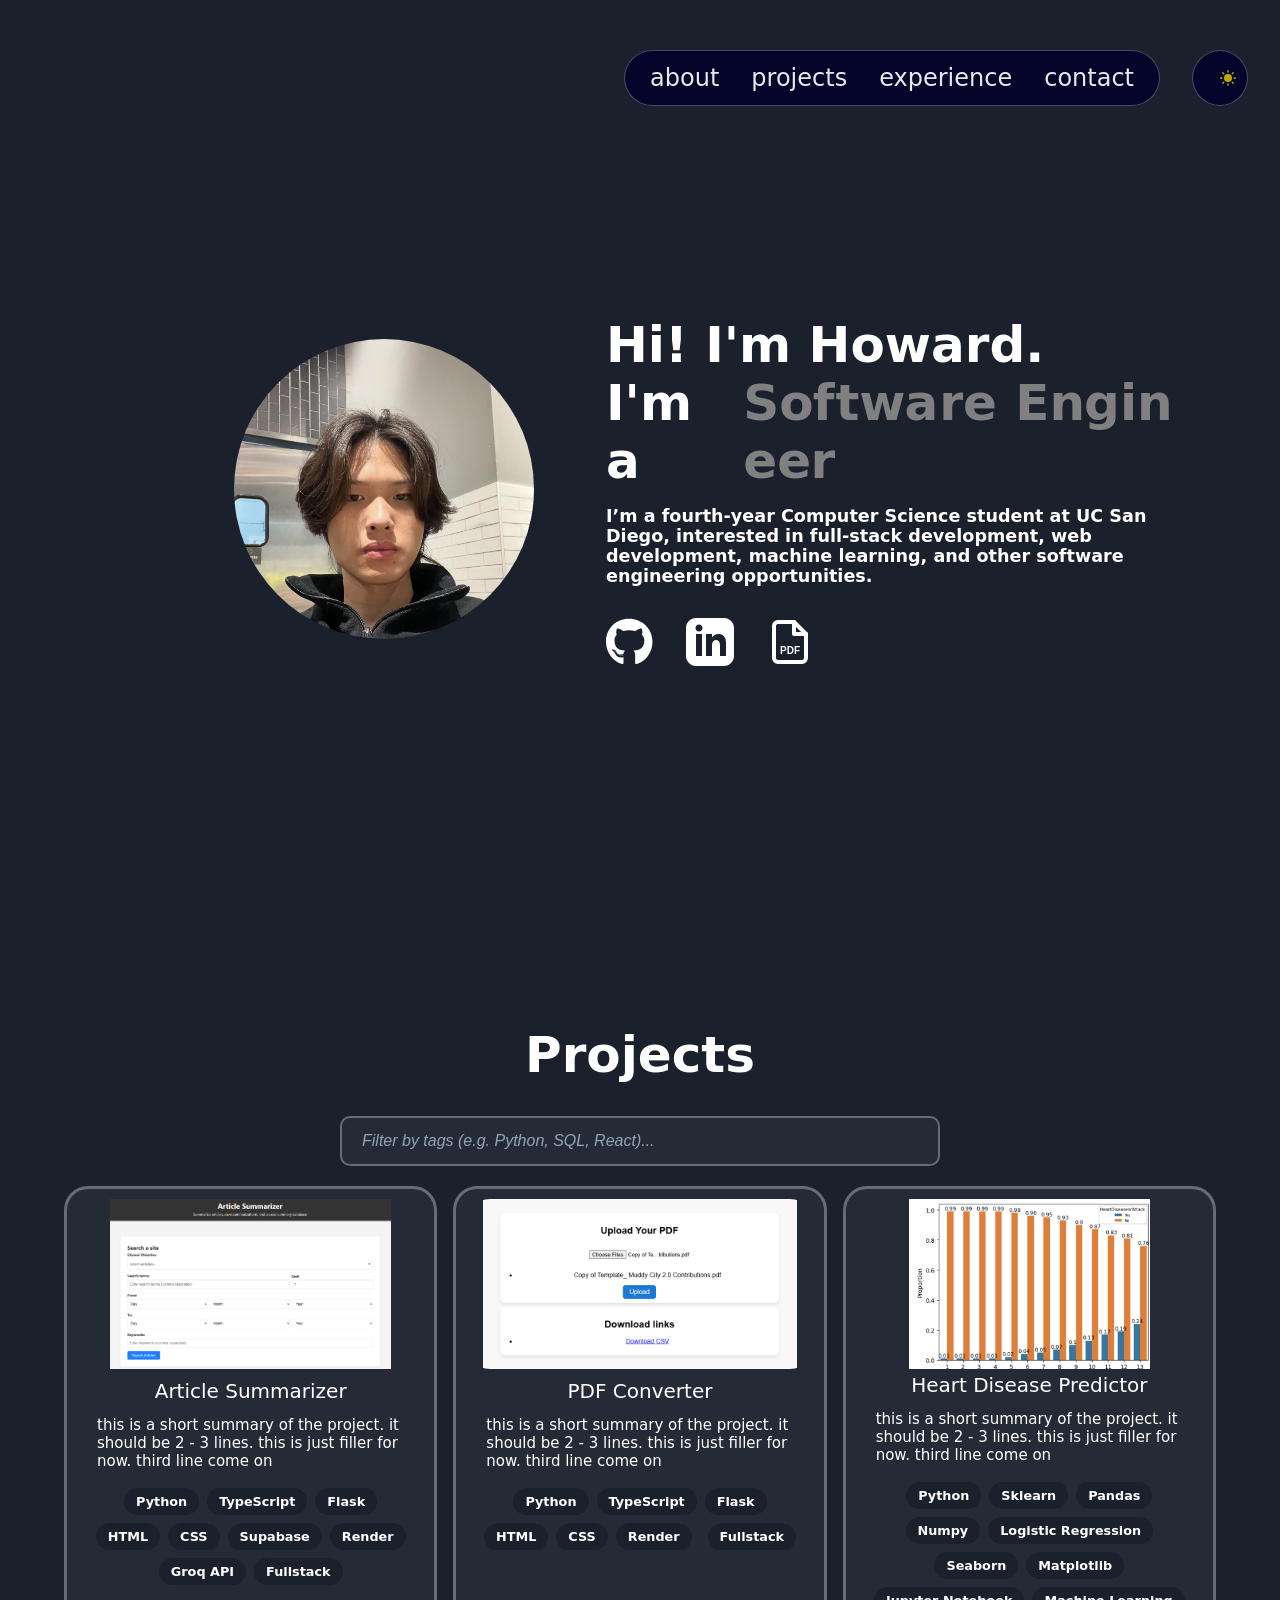
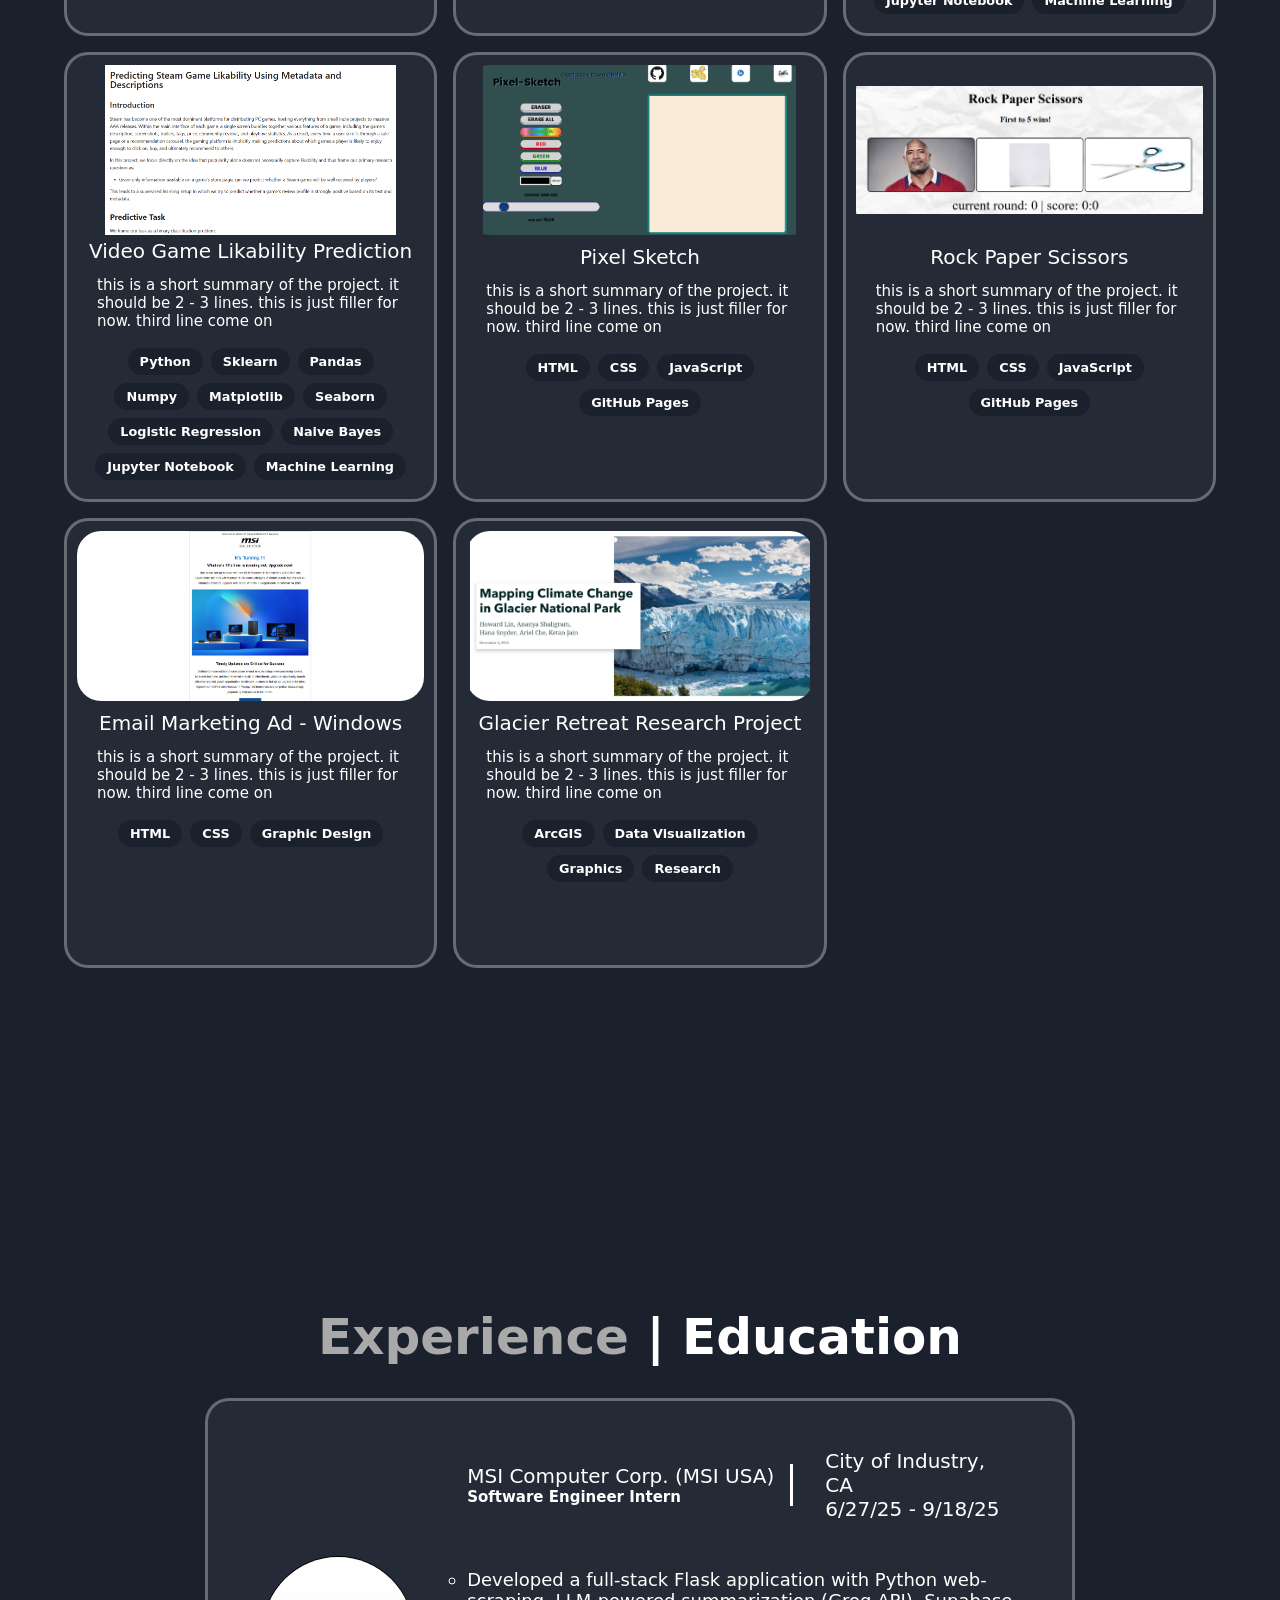
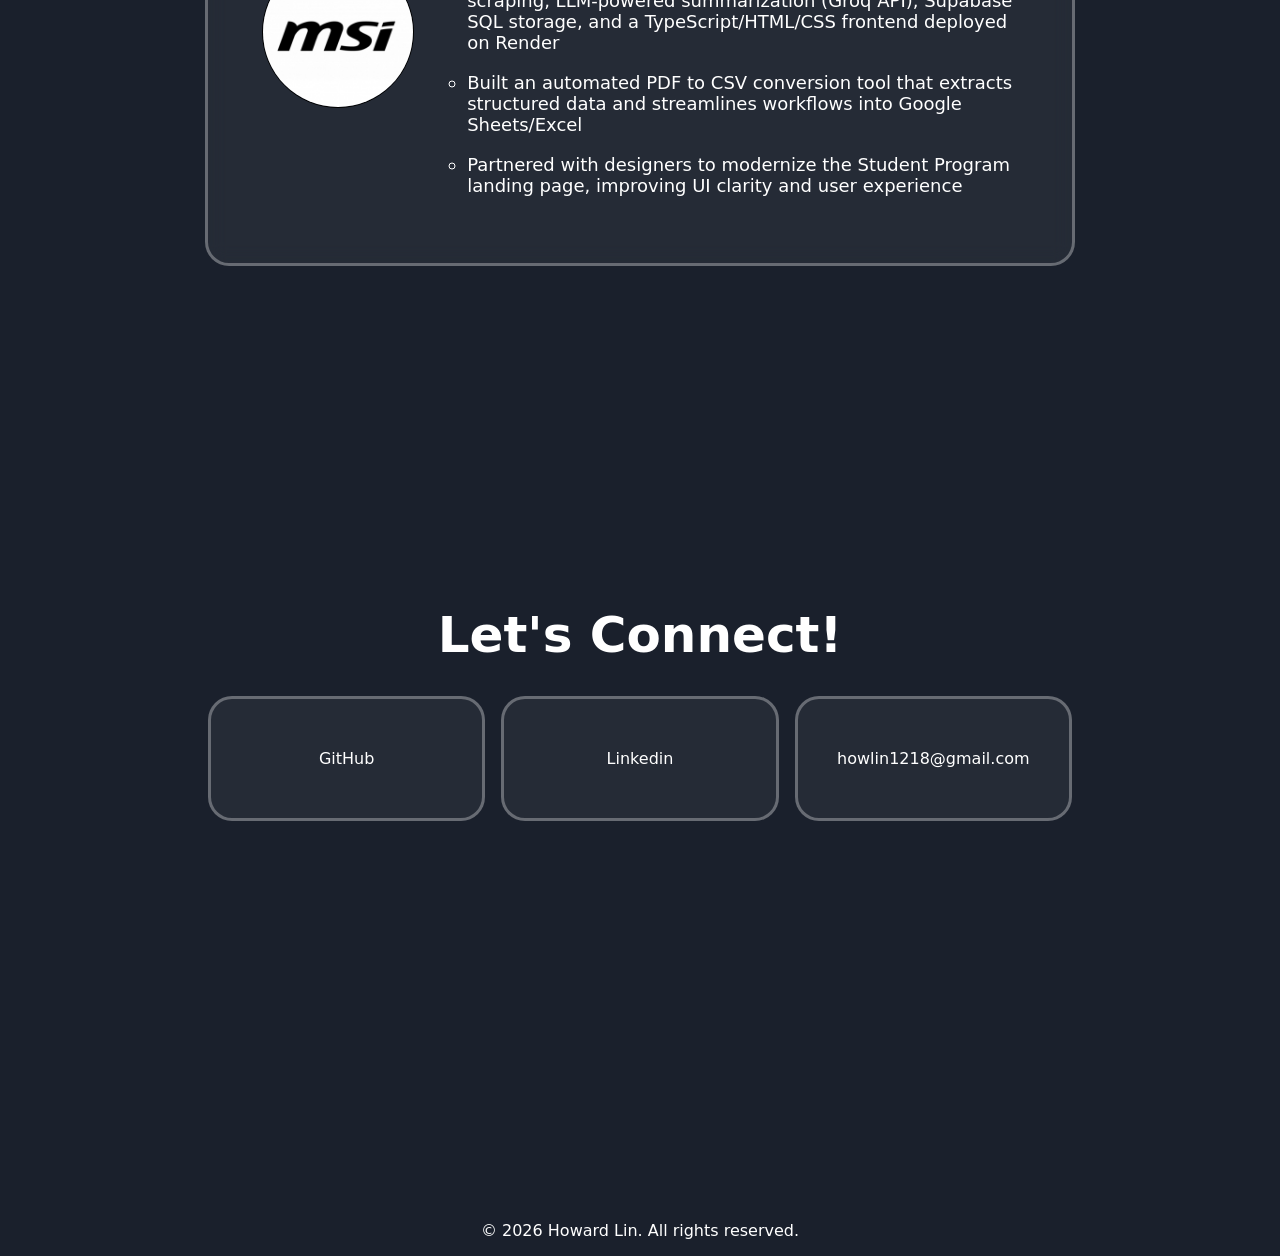
==== index.html @ eeda04d3 "finishing up" ====
<!DOCTYPE html>
<html lang="en">
<head>
    <meta charset="UTF-8">
    <meta name="viewport" content="width=device-width, initial-scale=1.0">
    <title>Howard Lin</title>
    <link rel="icon" href="assets/pf.jpg" type="image/icon type">
    <link rel="stylesheet" href="styles.css">
    <link rel="stylesheet" href="media.css">
    <script src="script.js" defer></script>
</head>
<body class="dark">
    <button onclick="topFunction()" id="myBtn" title="Go to top">
        <svg viewBox="0 0 24 24" fill="currentColor" stroke="currentColor" stroke-width="2.5" stroke-linecap="round" stroke-linejoin="round">
            <path d="M18 15l-6-6-6 6"/>
        </svg>
    </button>

    <div id="prev-about"></div>
    <div id="one">
       
        <nav class="desktop-nav full">
            <div class="nav-links-container">
                <ul class="nav-links">
                    <li><a href="#prev-about">about</a></li>
                    <li><a href="#prev-projects">projects</a></li>
                    <li><a href="#prev-resume">experience</a></li>
                    <!-- <li><a href="#prev-education">education</a></li> -->
                    <li><a href="#prev-contact">contact</a></li>
                </ul>
            </div>
        </nav>
        
        <nav class="hamburger-nav-abs">
            <div class="menu">
                <div class="hamburger-icon-two" onclick="toggleMenuTwo()">
                    <span></span>
                    <span></span>
                    <span></span>
                </div>
                <div class="menu-links-two">
                    <li><a href="#prev-about" onclick="toggleMenuTwo()">about</a></li>
                    <li><a href="#prev-projects" onclick="toggleMenuTwo()">projects</a></li>
                    <li><a href="#prev-resume" onclick="toggleMenuTwo()">experience</a></li>
                    <!-- <li><a href="#prev-education" onclick="toggleMenuTwo()">education</a></li> -->
                    <li><a href="#prev-contact" onclick="toggleMenuTwo()">contact</a></li>
                </div>
            </div>
        </nav>

        <nav class="desktop-nav-light">
            <div class="nav-links-container sm-tog">
                <a title="Toggle dark/light mode" class="sun-moon-toggle" onclick="modeToggle()">
                    <svg class="moon-icon" viewBox="0 0 24 24" fill="currentColor" stroke="currentColor" stroke-width="2" stroke-linecap="round" stroke-linejoin="round">
                        <path d="M21 12.79A9 9 0 1 1 11.21 3 7 7 0 0 0 21 12.79z"></path>
                    </svg>

                    <svg class="sun-icon" viewBox="0 0 24 24" fill="currentColor" stroke="currentColor" stroke-width="2" stroke-linecap="round" stroke-linejoin="round">
                        <circle cx="12" cy="12" r="5"></circle>
                        <line x1="12" y1="1" x2="12" y2="3"></line>
                        <line x1="12" y1="21" x2="12" y2="23"></line>
                        <line x1="4.22" y1="4.22" x2="5.64" y2="5.64"></line>
                        <line x1="18.36" y1="18.36" x2="19.78" y2="19.78"></line>
                        <line x1="1" y1="12" x2="3" y2="12"></line>
                        <line x1="21" y1="12" x2="23" y2="12"></line>
                        <line x1="4.22" y1="19.78" x2="5.64" y2="18.36"></line>
                        <line x1="18.36" y1="5.64" x2="19.78" y2="4.22"></line>
                    </svg>
                </a>
            </div>
        </nav>

        <nav class="hamburger-nav">
            <div class="menu">
                <div class="hamburger-icon" onclick="toggleMenu()">
                    <span></span>
                    <span></span>
                    <span></span>
                </div>
                <div class="menu-links">
                    <li><a href="#prev-about" onclick="toggleMenu()">about</a></li>
                    <li><a href="#prev-projects" onclick="toggleMenu()">projects</a></li>
                    <li><a href="#prev-resume" onclick="toggleMenu()">experience</a></li>
                    <!-- <li><a href="#prev-education" onclick="toggleMenu()">education</a></li> -->
                    <li><a href="#prev-contact" onclick="toggleMenu()">contact</a></li>
                </div>
            </div>
        </nav>

    </div>
    
    <section id="about">
        <div id="photo">
            <img src = "assets/pfp_2.PNG" alt="Profile Photo">

            <div id="intro-button" class="mobile-intro">

                            <a class="card-btn intro-card-btn" href="https://github.com/howardlin1218" target="_blank" rel="noopener noreferrer" title="View on GitHub">
                                <svg fill="currentColor" viewBox="0 0 512 512" xmlns="http://www.w3.org/2000/svg">
                                    <path d="M165.9 397.4c0 2-2.3 3.6-5.2 3.6-3.3.3-5.6-1.3-5.6-3.6 0-2 2.3-3.6 5.2-3.6 3-.3 5.6 1.3 5.6 3.6zm-31.1-4.5c-.7 2 1.3 4.3 4.3 4.9 2.6 1 5.6 0 6.2-2s-1.3-4.3-4.3-5.2c-2.6-.7-5.5.3-6.2 2.3zm44.2-1.7c-2.9.7-4.9 2.6-4.6 4.9.3 2 2.9 3.3 5.9 2.6 2.9-.7 4.9-2.6 4.6-4.6-.3-1.9-3-3.2-5.9-2.9zM244.8 8C106.1 8 0 113.3 0 252c0 110.9 69.8 205.8 169.5 239.2 12.8 2.3 17.3-5.6 17.3-12.1 0-6.2-.3-40.4-.3-61.4 0 0-70 15-84.7-29.8 0 0-11.4-29.1-27.8-36.6 0 0-22.9-15.7 1.6-15.4 0 0 24.9 2 38.6 25.8 21.9 38.6 58.6 27.5 72.9 20.9 2.3-16 8.8-27.1 16-33.7-55.9-6.2-112.3-14.3-112.3-110.5 0-27.5 7.6-41.3 23.6-58.9-2.6-6.5-11.1-33.3 2.6-67.9 20.9-6.5 69 27 69 27 20-5.6 41.5-8.5 62.8-8.5s42.8 2.9 62.8 8.5c0 0 48.1-33.6 69-27 13.7 34.7 5.2 61.4 2.6 67.9 16 17.7 25.8 31.5 25.8 58.9 0 96.5-58.9 104.2-114.8 110.5 9.2 7.9 17 22.9 17 46.4 0 33.7-.3 75.4-.3 83.6 0 6.5 4.6 14.4 17.3 12.1C428.2 457.8 496 362.9 496 252 496 113.3 383.5 8 244.8 8zM97.2 352.9c-1.3 1-1 3.3.7 5.2 1.6 1.6 3.9 2.3 5.2 1 1.3-1 1-3.3-.7-5.2-1.6-1.6-3.9-2.3-5.2-1zm-10.8-8.1c-.7 1.3.3 2.9 2.3 3.9 1.6 1 3.6.7 4.3-.7.7-1.3-.3-2.9-2.3-3.9-2-.6-3.6-.3-4.3.7zm32.4 35.6c-1.6 1.3-1 4.3 1.3 6.2 2.3 2.3 5.2 2.6 6.5 1 1.3-1.3.7-4.3-1.3-6.2-2.2-2.3-5.2-2.6-6.5-1zm-11.4-14.7c-1.6 1-1.6 3.6 0 5.9 1.6 2.3 4.3 3.3 5.6 2.3 1.6-1.3 1.6-3.9 0-6.2-1.4-2.3-4-3.3-5.6-2z"></path>
                                </svg>
                            </a>

                            <a class="card-btn intro-card-btn linkedin-btn" href="https://www.linkedin.com/in/howard-lin-b0a897255" target="_blank" title="View LinkedIn">
                                <svg xmlns="http://www.w3.org/2000/svg" width="24" height="24" viewBox="0 0 24 24" fill="currentColor">
                                    <path d="M19 0h-14c-2.761 0-5 2.239-5 5v14c0 2.761 2.239 5 5 5h14c2.762 0 5-2.239 5-5v-14c0-2.761-2.238-5-5-5zm-11 19h-3v-11h3v11zm-1.5-12.268c-.966 0-1.75-.79-1.75-1.764s.784-1.764 1.75-1.764 1.75.79 1.75 1.764-.783 1.764-1.75 1.764zm13.5 12.268h-3v-5.604c0-3.368-4-3.113-4 0v5.604h-3v-11h3v1.765c1.396-2.586 7-2.777 7 2.476v6.759z"/>
                                </svg>
                            </a>

                            <a class="card-btn intro-card-btn pdf-btn" href="assets/howard_lin.pdf" download="" title="Download Resume (PDF)"> 
                                <svg xmlns="http://www.w3.org/2000/svg" width="24" height="24" viewBox="0 0 24 24" fill="none" stroke="currentColor" stroke-width="2" stroke-linecap="round" stroke-linejoin="round">
                                    <path d="M14 2H6a2 2 0 0 0-2 2v16a2 2 0 0 0 2 2h12a2 2 0 0 0 2-2V8z"></path>
                                    <polyline points="14 2 14 8 20 8"></polyline>
                                    <text x="7" y="18" font-size="5" font-weight="bold" fill="currentColor" stroke="none" font-family="Arial, sans-serif">PDF</text>
                                </svg>
                            </a>
                </div>
        </div>
        
        <div id="intro-wrapper">
            <div id="intro">
                <h1 class="intro-text f-text">Hi! I'm Howard. </h1>
                <div id="title-container">
                    <h1 class="intro-text"> I'm a</h1>
                    <h1 class="intro-text" id="changing-title"> </h1>
                </div>
                <div class="title-desc">
                    <p>
                        I’m a fourth-year Computer Science student at UC San Diego, interested in full-stack development, web development, machine learning, and other software engineering opportunities. 
                    </p>
                </div>
                <div id="intro-button">
                            <a class="card-btn intro-card-btn" href="https://github.com/howardlin1218" target="_blank" rel="noopener noreferrer" title="View on GitHub">
                                <svg fill="currentColor" viewBox="0 0 512 512" xmlns="http://www.w3.org/2000/svg">
                                    <path d="M165.9 397.4c0 2-2.3 3.6-5.2 3.6-3.3.3-5.6-1.3-5.6-3.6 0-2 2.3-3.6 5.2-3.6 3-.3 5.6 1.3 5.6 3.6zm-31.1-4.5c-.7 2 1.3 4.3 4.3 4.9 2.6 1 5.6 0 6.2-2s-1.3-4.3-4.3-5.2c-2.6-.7-5.5.3-6.2 2.3zm44.2-1.7c-2.9.7-4.9 2.6-4.6 4.9.3 2 2.9 3.3 5.9 2.6 2.9-.7 4.9-2.6 4.6-4.6-.3-1.9-3-3.2-5.9-2.9zM244.8 8C106.1 8 0 113.3 0 252c0 110.9 69.8 205.8 169.5 239.2 12.8 2.3 17.3-5.6 17.3-12.1 0-6.2-.3-40.4-.3-61.4 0 0-70 15-84.7-29.8 0 0-11.4-29.1-27.8-36.6 0 0-22.9-15.7 1.6-15.4 0 0 24.9 2 38.6 25.8 21.9 38.6 58.6 27.5 72.9 20.9 2.3-16 8.8-27.1 16-33.7-55.9-6.2-112.3-14.3-112.3-110.5 0-27.5 7.6-41.3 23.6-58.9-2.6-6.5-11.1-33.3 2.6-67.9 20.9-6.5 69 27 69 27 20-5.6 41.5-8.5 62.8-8.5s42.8 2.9 62.8 8.5c0 0 48.1-33.6 69-27 13.7 34.7 5.2 61.4 2.6 67.9 16 17.7 25.8 31.5 25.8 58.9 0 96.5-58.9 104.2-114.8 110.5 9.2 7.9 17 22.9 17 46.4 0 33.7-.3 75.4-.3 83.6 0 6.5 4.6 14.4 17.3 12.1C428.2 457.8 496 362.9 496 252 496 113.3 383.5 8 244.8 8zM97.2 352.9c-1.3 1-1 3.3.7 5.2 1.6 1.6 3.9 2.3 5.2 1 1.3-1 1-3.3-.7-5.2-1.6-1.6-3.9-2.3-5.2-1zm-10.8-8.1c-.7 1.3.3 2.9 2.3 3.9 1.6 1 3.6.7 4.3-.7.7-1.3-.3-2.9-2.3-3.9-2-.6-3.6-.3-4.3.7zm32.4 35.6c-1.6 1.3-1 4.3 1.3 6.2 2.3 2.3 5.2 2.6 6.5 1 1.3-1.3.7-4.3-1.3-6.2-2.2-2.3-5.2-2.6-6.5-1zm-11.4-14.7c-1.6 1-1.6 3.6 0 5.9 1.6 2.3 4.3 3.3 5.6 2.3 1.6-1.3 1.6-3.9 0-6.2-1.4-2.3-4-3.3-5.6-2z"></path>
                                </svg>
                            </a>

                            <a class="card-btn intro-card-btn linkedin-btn" href="https://www.linkedin.com/in/howard-lin-b0a897255" class="social-icon" target="_blank" title="View LinkedIn">
                                <svg xmlns="http://www.w3.org/2000/svg" width="24" height="24" viewBox="0 0 24 24" fill="currentColor">
                                    <path d="M19 0h-14c-2.761 0-5 2.239-5 5v14c0 2.761 2.239 5 5 5h14c2.762 0 5-2.239 5-5v-14c0-2.761-2.238-5-5-5zm-11 19h-3v-11h3v11zm-1.5-12.268c-.966 0-1.75-.79-1.75-1.764s.784-1.764 1.75-1.764 1.75.79 1.75 1.764-.783 1.764-1.75 1.764zm13.5 12.268h-3v-5.604c0-3.368-4-3.113-4 0v5.604h-3v-11h3v1.765c1.396-2.586 7-2.777 7 2.476v6.759z"/>
                                </svg>
                            </a>

                            <a class="card-btn intro-card-btn pdf-btn" href="assets/howard_lin.pdf" download="" title="Download Resume (PDF)"> 
                                <svg xmlns="http://www.w3.org/2000/svg" width="24" height="24" viewBox="0 0 24 24" fill="none" stroke="currentColor" stroke-width="2" stroke-linecap="round" stroke-linejoin="round">
                                    <path d="M14 2H6a2 2 0 0 0-2 2v16a2 2 0 0 0 2 2h12a2 2 0 0 0 2-2V8z"></path>
                                    <polyline points="14 2 14 8 20 8"></polyline>
                                    <text x="7" y="18" font-size="5" font-weight="bold" fill="currentColor" stroke="none" font-family="Arial, sans-serif">PDF</text>
                                </svg>
                            </a>

                </div>
            </div>
        </div>
    </section>

    <div id="prev-projects"></div>
    <div id = "proj-title">
        <h1>Projects</h1>
    </div>

    <div class="search-container">
        <input 
            type="text" 
            id="skillSearch" 
            placeholder="Filter by tags (e.g. Python, SQL, React)..."
            autocomplete="off"
        >
        <span id="clearBtn" class="clear-icon">&times;</span>
    </div>

    <section id="projects">
        <div class="proj-cards-container"> 

            <!--article summarizer-->
            <div class="proj-card" data-tags="python, typescript, flask, html, css, supabase, render, fullstack, api"> 
                <div class="inner-card"> 

                    <div class="card-img">
                    
                        <img class = "card-img-inner" src="assets/article_summarizer.png"> 

                        <div class="card-img-overlay"> 

                            <a class="card-btn" href="https://github.com/howardlin1218/article-summarizer" target="_blank" rel="noopener noreferrer" title="View on GitHub">
                                <svg fill="currentColor" viewBox="0 0 512 512" xmlns="http://www.w3.org/2000/svg">
                                    <path d="M165.9 397.4c0 2-2.3 3.6-5.2 3.6-3.3.3-5.6-1.3-5.6-3.6 0-2 2.3-3.6 5.2-3.6 3-.3 5.6 1.3 5.6 3.6zm-31.1-4.5c-.7 2 1.3 4.3 4.3 4.9 2.6 1 5.6 0 6.2-2s-1.3-4.3-4.3-5.2c-2.6-.7-5.5.3-6.2 2.3zm44.2-1.7c-2.9.7-4.9 2.6-4.6 4.9.3 2 2.9 3.3 5.9 2.6 2.9-.7 4.9-2.6 4.6-4.6-.3-1.9-3-3.2-5.9-2.9zM244.8 8C106.1 8 0 113.3 0 252c0 110.9 69.8 205.8 169.5 239.2 12.8 2.3 17.3-5.6 17.3-12.1 0-6.2-.3-40.4-.3-61.4 0 0-70 15-84.7-29.8 0 0-11.4-29.1-27.8-36.6 0 0-22.9-15.7 1.6-15.4 0 0 24.9 2 38.6 25.8 21.9 38.6 58.6 27.5 72.9 20.9 2.3-16 8.8-27.1 16-33.7-55.9-6.2-112.3-14.3-112.3-110.5 0-27.5 7.6-41.3 23.6-58.9-2.6-6.5-11.1-33.3 2.6-67.9 20.9-6.5 69 27 69 27 20-5.6 41.5-8.5 62.8-8.5s42.8 2.9 62.8 8.5c0 0 48.1-33.6 69-27 13.7 34.7 5.2 61.4 2.6 67.9 16 17.7 25.8 31.5 25.8 58.9 0 96.5-58.9 104.2-114.8 110.5 9.2 7.9 17 22.9 17 46.4 0 33.7-.3 75.4-.3 83.6 0 6.5 4.6 14.4 17.3 12.1C428.2 457.8 496 362.9 496 252 496 113.3 383.5 8 244.8 8zM97.2 352.9c-1.3 1-1 3.3.7 5.2 1.6 1.6 3.9 2.3 5.2 1 1.3-1 1-3.3-.7-5.2-1.6-1.6-3.9-2.3-5.2-1zm-10.8-8.1c-.7 1.3.3 2.9 2.3 3.9 1.6 1 3.6.7 4.3-.7.7-1.3-.3-2.9-2.3-3.9-2-.6-3.6-.3-4.3.7zm32.4 35.6c-1.6 1.3-1 4.3 1.3 6.2 2.3 2.3 5.2 2.6 6.5 1 1.3-1.3.7-4.3-1.3-6.2-2.2-2.3-5.2-2.6-6.5-1zm-11.4-14.7c-1.6 1-1.6 3.6 0 5.9 1.6 2.3 4.3 3.3 5.6 2.3 1.6-1.3 1.6-3.9 0-6.2-1.4-2.3-4-3.3-5.6-2z"></path>
                                </svg>
                            </a>

                            <a class="card-btn" href="https://article-summarizer-4lcw.onrender.com/" target="_blank" rel="noopener noreferrer" title="View Site">
                                <svg fill="currentColor" viewBox="0 0 512 512" xmlns="http://www.w3.org/2000/svg">
                                    <path d="M432,320H400a16,16,0,0,0-16,16V448H64V128H208a16,16,0,0,0,16-16V80a16,16,0,0,0-16-16H48A48,48,0,0,0,0,112V464a48,48,0,0,0,48,48H400a48,48,0,0,0,48-48V336A16,16,0,0,0,432,320ZM488,0h-128c-21.37,0-32.05,25.91-17,41l35.73,35.73L135,320.37a24,24,0,0,0,0,34L157.67,377a24,24,0,0,0,34,0L435.28,133.32,471,169c15,15,41,4.5,41-17V24A24,24,0,0,0,488,0Z"></path>
                                </svg>
                            </a>

                        </div>

                    </div>

                    <div class="card-desc">

                        <div class="proj-name"> 
                            Article Summarizer
                        </div>

                        <p class="proj-summary">
                            this is a short summary of the project. it should be 2 - 3 lines. this is just filler for now. third line come on
                        </p>

                        <div class="proj-attr-wrapper"> 
                        
                            <div class="proj-attr"> 

                                <div class="proj-attr-item"> 
                                    Python
                                </div>

                                <div class="proj-attr-item"> 
                                    TypeScript
                                </div>

                                <div class="proj-attr-item"> 
                                    Flask
                                </div>

                                <div class="proj-attr-item"> 
                                    HTML
                                </div>

                                <div class="proj-attr-item"> 
                                    CSS
                                </div>

                                <div class="proj-attr-item"> 
                                    Supabase
                                </div>

                                <div class="proj-attr-item"> 
                                    Render
                                </div>

                                <div class="proj-attr-item"> 
                                    Groq API
                                </div>

                                <div class="proj-attr-item"> 
                                    Fullstack
                                </div>
                            </div>
                        </div>

                    </div>

                </div>
            </div>

            <!--pdf converter-->
            <div class="proj-card" data-tags="python, typescript, flask, html, css, render, fullstack"> 
                <div class="inner-card"> 

                    <div class="card-img">
                    
                        <img class = "card-img-inner" src="assets/pdf_converter.png"> 

                        <div class="card-img-overlay"> 

                            <a class="card-btn" href="https://github.com/howardlin1218/pdf_parser" target="_blank" rel="noopener noreferrer" title="View on GitHub">
                                <svg fill="currentColor" viewBox="0 0 512 512" xmlns="http://www.w3.org/2000/svg">
                                    <path d="M165.9 397.4c0 2-2.3 3.6-5.2 3.6-3.3.3-5.6-1.3-5.6-3.6 0-2 2.3-3.6 5.2-3.6 3-.3 5.6 1.3 5.6 3.6zm-31.1-4.5c-.7 2 1.3 4.3 4.3 4.9 2.6 1 5.6 0 6.2-2s-1.3-4.3-4.3-5.2c-2.6-.7-5.5.3-6.2 2.3zm44.2-1.7c-2.9.7-4.9 2.6-4.6 4.9.3 2 2.9 3.3 5.9 2.6 2.9-.7 4.9-2.6 4.6-4.6-.3-1.9-3-3.2-5.9-2.9zM244.8 8C106.1 8 0 113.3 0 252c0 110.9 69.8 205.8 169.5 239.2 12.8 2.3 17.3-5.6 17.3-12.1 0-6.2-.3-40.4-.3-61.4 0 0-70 15-84.7-29.8 0 0-11.4-29.1-27.8-36.6 0 0-22.9-15.7 1.6-15.4 0 0 24.9 2 38.6 25.8 21.9 38.6 58.6 27.5 72.9 20.9 2.3-16 8.8-27.1 16-33.7-55.9-6.2-112.3-14.3-112.3-110.5 0-27.5 7.6-41.3 23.6-58.9-2.6-6.5-11.1-33.3 2.6-67.9 20.9-6.5 69 27 69 27 20-5.6 41.5-8.5 62.8-8.5s42.8 2.9 62.8 8.5c0 0 48.1-33.6 69-27 13.7 34.7 5.2 61.4 2.6 67.9 16 17.7 25.8 31.5 25.8 58.9 0 96.5-58.9 104.2-114.8 110.5 9.2 7.9 17 22.9 17 46.4 0 33.7-.3 75.4-.3 83.6 0 6.5 4.6 14.4 17.3 12.1C428.2 457.8 496 362.9 496 252 496 113.3 383.5 8 244.8 8zM97.2 352.9c-1.3 1-1 3.3.7 5.2 1.6 1.6 3.9 2.3 5.2 1 1.3-1 1-3.3-.7-5.2-1.6-1.6-3.9-2.3-5.2-1zm-10.8-8.1c-.7 1.3.3 2.9 2.3 3.9 1.6 1 3.6.7 4.3-.7.7-1.3-.3-2.9-2.3-3.9-2-.6-3.6-.3-4.3.7zm32.4 35.6c-1.6 1.3-1 4.3 1.3 6.2 2.3 2.3 5.2 2.6 6.5 1 1.3-1.3.7-4.3-1.3-6.2-2.2-2.3-5.2-2.6-6.5-1zm-11.4-14.7c-1.6 1-1.6 3.6 0 5.9 1.6 2.3 4.3 3.3 5.6 2.3 1.6-1.3 1.6-3.9 0-6.2-1.4-2.3-4-3.3-5.6-2z"></path>
                                </svg>
                            </a>

                            <a class="card-btn" href="https://pdf-parser-1-yogt.onrender.com/" target="_blank" rel="noopener noreferrer" title="View Site">
                                <svg fill="currentColor" viewBox="0 0 512 512" xmlns="http://www.w3.org/2000/svg">
                                    <path d="M432,320H400a16,16,0,0,0-16,16V448H64V128H208a16,16,0,0,0,16-16V80a16,16,0,0,0-16-16H48A48,48,0,0,0,0,112V464a48,48,0,0,0,48,48H400a48,48,0,0,0,48-48V336A16,16,0,0,0,432,320ZM488,0h-128c-21.37,0-32.05,25.91-17,41l35.73,35.73L135,320.37a24,24,0,0,0,0,34L157.67,377a24,24,0,0,0,34,0L435.28,133.32,471,169c15,15,41,4.5,41-17V24A24,24,0,0,0,488,0Z"></path>
                                </svg>
                            </a>

                        </div>

                    </div>

                    <div class="card-desc">

                        <div class="proj-name"> 
                            PDF Converter
                        </div>

                        <p class="proj-summary">
                            this is a short summary of the project. it should be 2 - 3 lines. this is just filler for now. third line come on
                        </p>

                        <div class="proj-attr-wrapper"> 
                            <div class="proj-attr"> 

                                <div class="proj-attr-item"> 
                                    Python
                                </div>

                                <div class="proj-attr-item"> 
                                    TypeScript
                                </div>

                                <div class="proj-attr-item"> 
                                    Flask
                                </div>

                                <div class="proj-attr-item"> 
                                    HTML
                                </div>

                                <div class="proj-attr-item"> 
                                    CSS
                                </div>

                                <div class="proj-attr-item"> 
                                    Render
                                </div>

                                <br>
                                <div class="proj-attr-item"> 
                                    Fullstack
                                </div>
                            </div>
                        </div>
                    </div>

                </div>
            </div>

            <!--heart disease-->
            <div class="proj-card" data-tags="python, sklearn, pandas, numpy, logistic regression, seaborn, matplotlib, jupyter notebook, machine learning"> 
                <div class="inner-card"> 

                    <div class="card-img">
                    
                        <img class = "card-img-inner" src="assets/heart_disease.png"> 

                        <div class="card-img-overlay"> 

                            <a class="card-btn" href="https://github.com/howardlin1218/Heart-Disease-Predictor" target="_blank" rel="noopener noreferrer" title="View on GitHub">
                                <svg fill="currentColor" viewBox="0 0 512 512" xmlns="http://www.w3.org/2000/svg">
                                    <path d="M165.9 397.4c0 2-2.3 3.6-5.2 3.6-3.3.3-5.6-1.3-5.6-3.6 0-2 2.3-3.6 5.2-3.6 3-.3 5.6 1.3 5.6 3.6zm-31.1-4.5c-.7 2 1.3 4.3 4.3 4.9 2.6 1 5.6 0 6.2-2s-1.3-4.3-4.3-5.2c-2.6-.7-5.5.3-6.2 2.3zm44.2-1.7c-2.9.7-4.9 2.6-4.6 4.9.3 2 2.9 3.3 5.9 2.6 2.9-.7 4.9-2.6 4.6-4.6-.3-1.9-3-3.2-5.9-2.9zM244.8 8C106.1 8 0 113.3 0 252c0 110.9 69.8 205.8 169.5 239.2 12.8 2.3 17.3-5.6 17.3-12.1 0-6.2-.3-40.4-.3-61.4 0 0-70 15-84.7-29.8 0 0-11.4-29.1-27.8-36.6 0 0-22.9-15.7 1.6-15.4 0 0 24.9 2 38.6 25.8 21.9 38.6 58.6 27.5 72.9 20.9 2.3-16 8.8-27.1 16-33.7-55.9-6.2-112.3-14.3-112.3-110.5 0-27.5 7.6-41.3 23.6-58.9-2.6-6.5-11.1-33.3 2.6-67.9 20.9-6.5 69 27 69 27 20-5.6 41.5-8.5 62.8-8.5s42.8 2.9 62.8 8.5c0 0 48.1-33.6 69-27 13.7 34.7 5.2 61.4 2.6 67.9 16 17.7 25.8 31.5 25.8 58.9 0 96.5-58.9 104.2-114.8 110.5 9.2 7.9 17 22.9 17 46.4 0 33.7-.3 75.4-.3 83.6 0 6.5 4.6 14.4 17.3 12.1C428.2 457.8 496 362.9 496 252 496 113.3 383.5 8 244.8 8zM97.2 352.9c-1.3 1-1 3.3.7 5.2 1.6 1.6 3.9 2.3 5.2 1 1.3-1 1-3.3-.7-5.2-1.6-1.6-3.9-2.3-5.2-1zm-10.8-8.1c-.7 1.3.3 2.9 2.3 3.9 1.6 1 3.6.7 4.3-.7.7-1.3-.3-2.9-2.3-3.9-2-.6-3.6-.3-4.3.7zm32.4 35.6c-1.6 1.3-1 4.3 1.3 6.2 2.3 2.3 5.2 2.6 6.5 1 1.3-1.3.7-4.3-1.3-6.2-2.2-2.3-5.2-2.6-6.5-1zm-11.4-14.7c-1.6 1-1.6 3.6 0 5.9 1.6 2.3 4.3 3.3 5.6 2.3 1.6-1.3 1.6-3.9 0-6.2-1.4-2.3-4-3.3-5.6-2z"></path>
                                </svg>
                            </a>

                            <a class="card-btn" href="https://github.com/howardlin1218/Heart-Disease-Predictor/blob/main/FinalProject_Group155_WI25.ipynb" target="_blank" rel="noopener noreferrer" title="View Jupyter Notebook">
                                <svg fill="currentColor" viewBox="0 0 512 512" xmlns="http://www.w3.org/2000/svg">
                                    <path d="M432,320H400a16,16,0,0,0-16,16V448H64V128H208a16,16,0,0,0,16-16V80a16,16,0,0,0-16-16H48A48,48,0,0,0,0,112V464a48,48,0,0,0,48,48H400a48,48,0,0,0,48-48V336A16,16,0,0,0,432,320ZM488,0h-128c-21.37,0-32.05,25.91-17,41l35.73,35.73L135,320.37a24,24,0,0,0,0,34L157.67,377a24,24,0,0,0,34,0L435.28,133.32,471,169c15,15,41,4.5,41-17V24A24,24,0,0,0,488,0Z"></path>
                                </svg>
                            </a>

                        </div>

                    </div>

                    <div class="card-desc">

                        <div class="proj-name"> 
                            Heart Disease Predictor
                        </div>

                        <p class="proj-summary">
                            this is a short summary of the project. it should be 2 - 3 lines. this is just filler for now. third line come on
                        </p>

                        <div class="proj-attr-wrapper"> 

                            <div class="proj-attr"> 

                                <div class="proj-attr-item"> 
                                    Python
                                </div>

                                <div class="proj-attr-item"> 
                                    Sklearn
                                </div>

                                <div class="proj-attr-item"> 
                                    Pandas
                                </div>

                                <div class="proj-attr-item"> 
                                    Numpy
                                </div>

                                <div class="proj-attr-item"> 
                                    Logistic Regression
                                </div>

                                <div class="proj-attr-item"> 
                                    Seaborn
                                </div>

                                <div class="proj-attr-item"> 
                                    Matplotlib
                                </div>

                                <div class="proj-attr-item"> 
                                    Jupyter Notebook
                                </div>

                                <div class="proj-attr-item"> 
                                    Machine Learning
                                </div>
                            </div>

                        </div>
                    </div>

                </div>
            </div>

            <!--steam-->
            <div class="proj-card" data-tags="python, sklearn, pandas, numpy, logistic regression, naive bayes, matplotlib, jupyter notebook, machine learning"> 
                <div class="inner-card"> 

                    <div class="card-img">
                    
                        <img class = "card-img-inner" src="assets/steam.png"> 

                        <div class="card-img-overlay"> 

                            <a class="card-btn" href="https://github.com/rikcy0/steam-video-game-prediction" target="_blank" rel="noopener noreferrer" title="View on GitHub">
                                <svg fill="currentColor" viewBox="0 0 512 512" xmlns="http://www.w3.org/2000/svg">
                                    <path d="M165.9 397.4c0 2-2.3 3.6-5.2 3.6-3.3.3-5.6-1.3-5.6-3.6 0-2 2.3-3.6 5.2-3.6 3-.3 5.6 1.3 5.6 3.6zm-31.1-4.5c-.7 2 1.3 4.3 4.3 4.9 2.6 1 5.6 0 6.2-2s-1.3-4.3-4.3-5.2c-2.6-.7-5.5.3-6.2 2.3zm44.2-1.7c-2.9.7-4.9 2.6-4.6 4.9.3 2 2.9 3.3 5.9 2.6 2.9-.7 4.9-2.6 4.6-4.6-.3-1.9-3-3.2-5.9-2.9zM244.8 8C106.1 8 0 113.3 0 252c0 110.9 69.8 205.8 169.5 239.2 12.8 2.3 17.3-5.6 17.3-12.1 0-6.2-.3-40.4-.3-61.4 0 0-70 15-84.7-29.8 0 0-11.4-29.1-27.8-36.6 0 0-22.9-15.7 1.6-15.4 0 0 24.9 2 38.6 25.8 21.9 38.6 58.6 27.5 72.9 20.9 2.3-16 8.8-27.1 16-33.7-55.9-6.2-112.3-14.3-112.3-110.5 0-27.5 7.6-41.3 23.6-58.9-2.6-6.5-11.1-33.3 2.6-67.9 20.9-6.5 69 27 69 27 20-5.6 41.5-8.5 62.8-8.5s42.8 2.9 62.8 8.5c0 0 48.1-33.6 69-27 13.7 34.7 5.2 61.4 2.6 67.9 16 17.7 25.8 31.5 25.8 58.9 0 96.5-58.9 104.2-114.8 110.5 9.2 7.9 17 22.9 17 46.4 0 33.7-.3 75.4-.3 83.6 0 6.5 4.6 14.4 17.3 12.1C428.2 457.8 496 362.9 496 252 496 113.3 383.5 8 244.8 8zM97.2 352.9c-1.3 1-1 3.3.7 5.2 1.6 1.6 3.9 2.3 5.2 1 1.3-1 1-3.3-.7-5.2-1.6-1.6-3.9-2.3-5.2-1zm-10.8-8.1c-.7 1.3.3 2.9 2.3 3.9 1.6 1 3.6.7 4.3-.7.7-1.3-.3-2.9-2.3-3.9-2-.6-3.6-.3-4.3.7zm32.4 35.6c-1.6 1.3-1 4.3 1.3 6.2 2.3 2.3 5.2 2.6 6.5 1 1.3-1.3.7-4.3-1.3-6.2-2.2-2.3-5.2-2.6-6.5-1zm-11.4-14.7c-1.6 1-1.6 3.6 0 5.9 1.6 2.3 4.3 3.3 5.6 2.3 1.6-1.3 1.6-3.9 0-6.2-1.4-2.3-4-3.3-5.6-2z"></path>
                                </svg>
                            </a>

                            <a class="card-btn" href="https://github.com/rikcy0/steam-video-game-prediction/blob/main/main.ipynb" target="_blank" rel="noopener noreferrer" title="View Jupyter Notebook">
                                <svg fill="currentColor" viewBox="0 0 512 512" xmlns="http://www.w3.org/2000/svg">
                                    <path d="M432,320H400a16,16,0,0,0-16,16V448H64V128H208a16,16,0,0,0,16-16V80a16,16,0,0,0-16-16H48A48,48,0,0,0,0,112V464a48,48,0,0,0,48,48H400a48,48,0,0,0,48-48V336A16,16,0,0,0,432,320ZM488,0h-128c-21.37,0-32.05,25.91-17,41l35.73,35.73L135,320.37a24,24,0,0,0,0,34L157.67,377a24,24,0,0,0,34,0L435.28,133.32,471,169c15,15,41,4.5,41-17V24A24,24,0,0,0,488,0Z"></path>
                                </svg>
                            </a>

                        </div>

                    </div>

                    <div class="card-desc">

                        <div class="proj-name"> 
                            Video Game Likability Prediction
                        </div>

                        <p class="proj-summary">
                            this is a short summary of the project. it should be 2 - 3 lines. this is just filler for now. third line come on
                        </p>

                        <div class="proj-attr-wrapper"> 

                            <div class="proj-attr"> 

                                <div class="proj-attr-item"> 
                                    Python
                                </div>

                                <div class="proj-attr-item"> 
                                    Sklearn
                                </div>

                                <div class="proj-attr-item"> 
                                    Pandas
                                </div>

                                <div class="proj-attr-item"> 
                                    Numpy
                                </div>

                                <div class="proj-attr-item"> 
                                    Matplotlib
                                </div>

                                <div class="proj-attr-item"> 
                                    Seaborn
                                </div>

                                <div class="proj-attr-item"> 
                                    Logistic Regression
                                </div>

                                <div class="proj-attr-item"> 
                                    Naive Bayes
                                </div>

                                <div class="proj-attr-item"> 
                                    Jupyter Notebook
                                </div>

                                <div class="proj-attr-item"> 
                                    Machine Learning
                                </div>
                            </div>

                        </div>
                    </div>

                </div>
            </div>
            
            <!--pixel sketch-->
            <div class="proj-card" data-tags="html, css, javascript, github pages"> 
                <div class="inner-card"> 

                    <div class="card-img">
                    
                        <img class = "card-img-inner" src="assets/p_sketch.png"> 

                        <div class="card-img-overlay"> 

                            <a class="card-btn" href="https://github.com/howardlin1218/pixel-sketch" target="_blank" rel="noopener noreferrer" title="View on GitHub">
                                <svg fill="currentColor" viewBox="0 0 512 512" xmlns="http://www.w3.org/2000/svg">
                                    <path d="M165.9 397.4c0 2-2.3 3.6-5.2 3.6-3.3.3-5.6-1.3-5.6-3.6 0-2 2.3-3.6 5.2-3.6 3-.3 5.6 1.3 5.6 3.6zm-31.1-4.5c-.7 2 1.3 4.3 4.3 4.9 2.6 1 5.6 0 6.2-2s-1.3-4.3-4.3-5.2c-2.6-.7-5.5.3-6.2 2.3zm44.2-1.7c-2.9.7-4.9 2.6-4.6 4.9.3 2 2.9 3.3 5.9 2.6 2.9-.7 4.9-2.6 4.6-4.6-.3-1.9-3-3.2-5.9-2.9zM244.8 8C106.1 8 0 113.3 0 252c0 110.9 69.8 205.8 169.5 239.2 12.8 2.3 17.3-5.6 17.3-12.1 0-6.2-.3-40.4-.3-61.4 0 0-70 15-84.7-29.8 0 0-11.4-29.1-27.8-36.6 0 0-22.9-15.7 1.6-15.4 0 0 24.9 2 38.6 25.8 21.9 38.6 58.6 27.5 72.9 20.9 2.3-16 8.8-27.1 16-33.7-55.9-6.2-112.3-14.3-112.3-110.5 0-27.5 7.6-41.3 23.6-58.9-2.6-6.5-11.1-33.3 2.6-67.9 20.9-6.5 69 27 69 27 20-5.6 41.5-8.5 62.8-8.5s42.8 2.9 62.8 8.5c0 0 48.1-33.6 69-27 13.7 34.7 5.2 61.4 2.6 67.9 16 17.7 25.8 31.5 25.8 58.9 0 96.5-58.9 104.2-114.8 110.5 9.2 7.9 17 22.9 17 46.4 0 33.7-.3 75.4-.3 83.6 0 6.5 4.6 14.4 17.3 12.1C428.2 457.8 496 362.9 496 252 496 113.3 383.5 8 244.8 8zM97.2 352.9c-1.3 1-1 3.3.7 5.2 1.6 1.6 3.9 2.3 5.2 1 1.3-1 1-3.3-.7-5.2-1.6-1.6-3.9-2.3-5.2-1zm-10.8-8.1c-.7 1.3.3 2.9 2.3 3.9 1.6 1 3.6.7 4.3-.7.7-1.3-.3-2.9-2.3-3.9-2-.6-3.6-.3-4.3.7zm32.4 35.6c-1.6 1.3-1 4.3 1.3 6.2 2.3 2.3 5.2 2.6 6.5 1 1.3-1.3.7-4.3-1.3-6.2-2.2-2.3-5.2-2.6-6.5-1zm-11.4-14.7c-1.6 1-1.6 3.6 0 5.9 1.6 2.3 4.3 3.3 5.6 2.3 1.6-1.3 1.6-3.9 0-6.2-1.4-2.3-4-3.3-5.6-2z"></path>
                                </svg>
                            </a>

                            <a class="card-btn" href="https://howardlin1218.github.io/pixel-sketch/" target="_blank" rel="noopener noreferrer" title="View Site">
                                <svg fill="currentColor" viewBox="0 0 512 512" xmlns="http://www.w3.org/2000/svg">
                                    <path d="M432,320H400a16,16,0,0,0-16,16V448H64V128H208a16,16,0,0,0,16-16V80a16,16,0,0,0-16-16H48A48,48,0,0,0,0,112V464a48,48,0,0,0,48,48H400a48,48,0,0,0,48-48V336A16,16,0,0,0,432,320ZM488,0h-128c-21.37,0-32.05,25.91-17,41l35.73,35.73L135,320.37a24,24,0,0,0,0,34L157.67,377a24,24,0,0,0,34,0L435.28,133.32,471,169c15,15,41,4.5,41-17V24A24,24,0,0,0,488,0Z"></path>
                                </svg>
                            </a>

                        </div>

                    </div>

                    <div class="card-desc">

                        <div class="proj-name"> 
                            Pixel Sketch
                        </div>

                        <p class="proj-summary">
                            this is a short summary of the project. it should be 2 - 3 lines. this is just filler for now. third line come on
                        </p>

                        <div class="proj-attr-wrapper"> 

                            <div class="proj-attr"> 

                                <div class="proj-attr-item"> 
                                    HTML
                                </div>

                                <div class="proj-attr-item"> 
                                    CSS
                                </div>

                                <div class="proj-attr-item"> 
                                    JavaScript
                                </div>

                                <div class="proj-attr-item"> 
                                    GitHub Pages
                                </div>
                            </div>

                        </div>
                    </div>

                </div>
            </div>

            <!--rps-->
            <div class="proj-card" data-tags="html, css, javascript, github pages"> 
                <div class="inner-card"> 

                    <div class="card-img">
                    
                        <img class = "card-img-inner" src="assets/rps.png"> 

                        <div class="card-img-overlay"> 

                            <a class="card-btn" href="https://github.com/howardlin1218/rock_paper_scissors" target="_blank" rel="noopener noreferrer" title="View on GitHub">
                                <svg fill="currentColor" viewBox="0 0 512 512" xmlns="http://www.w3.org/2000/svg">
                                    <path d="M165.9 397.4c0 2-2.3 3.6-5.2 3.6-3.3.3-5.6-1.3-5.6-3.6 0-2 2.3-3.6 5.2-3.6 3-.3 5.6 1.3 5.6 3.6zm-31.1-4.5c-.7 2 1.3 4.3 4.3 4.9 2.6 1 5.6 0 6.2-2s-1.3-4.3-4.3-5.2c-2.6-.7-5.5.3-6.2 2.3zm44.2-1.7c-2.9.7-4.9 2.6-4.6 4.9.3 2 2.9 3.3 5.9 2.6 2.9-.7 4.9-2.6 4.6-4.6-.3-1.9-3-3.2-5.9-2.9zM244.8 8C106.1 8 0 113.3 0 252c0 110.9 69.8 205.8 169.5 239.2 12.8 2.3 17.3-5.6 17.3-12.1 0-6.2-.3-40.4-.3-61.4 0 0-70 15-84.7-29.8 0 0-11.4-29.1-27.8-36.6 0 0-22.9-15.7 1.6-15.4 0 0 24.9 2 38.6 25.8 21.9 38.6 58.6 27.5 72.9 20.9 2.3-16 8.8-27.1 16-33.7-55.9-6.2-112.3-14.3-112.3-110.5 0-27.5 7.6-41.3 23.6-58.9-2.6-6.5-11.1-33.3 2.6-67.9 20.9-6.5 69 27 69 27 20-5.6 41.5-8.5 62.8-8.5s42.8 2.9 62.8 8.5c0 0 48.1-33.6 69-27 13.7 34.7 5.2 61.4 2.6 67.9 16 17.7 25.8 31.5 25.8 58.9 0 96.5-58.9 104.2-114.8 110.5 9.2 7.9 17 22.9 17 46.4 0 33.7-.3 75.4-.3 83.6 0 6.5 4.6 14.4 17.3 12.1C428.2 457.8 496 362.9 496 252 496 113.3 383.5 8 244.8 8zM97.2 352.9c-1.3 1-1 3.3.7 5.2 1.6 1.6 3.9 2.3 5.2 1 1.3-1 1-3.3-.7-5.2-1.6-1.6-3.9-2.3-5.2-1zm-10.8-8.1c-.7 1.3.3 2.9 2.3 3.9 1.6 1 3.6.7 4.3-.7.7-1.3-.3-2.9-2.3-3.9-2-.6-3.6-.3-4.3.7zm32.4 35.6c-1.6 1.3-1 4.3 1.3 6.2 2.3 2.3 5.2 2.6 6.5 1 1.3-1.3.7-4.3-1.3-6.2-2.2-2.3-5.2-2.6-6.5-1zm-11.4-14.7c-1.6 1-1.6 3.6 0 5.9 1.6 2.3 4.3 3.3 5.6 2.3 1.6-1.3 1.6-3.9 0-6.2-1.4-2.3-4-3.3-5.6-2z"></path>
                                </svg>
                            </a>

                            <a class="card-btn" href="https://howardlin1218.github.io/rock_paper_scissors/" target="_blank" rel="noopener noreferrer" title="View Site">
                                <svg fill="currentColor" viewBox="0 0 512 512" xmlns="http://www.w3.org/2000/svg">
                                    <path d="M432,320H400a16,16,0,0,0-16,16V448H64V128H208a16,16,0,0,0,16-16V80a16,16,0,0,0-16-16H48A48,48,0,0,0,0,112V464a48,48,0,0,0,48,48H400a48,48,0,0,0,48-48V336A16,16,0,0,0,432,320ZM488,0h-128c-21.37,0-32.05,25.91-17,41l35.73,35.73L135,320.37a24,24,0,0,0,0,34L157.67,377a24,24,0,0,0,34,0L435.28,133.32,471,169c15,15,41,4.5,41-17V24A24,24,0,0,0,488,0Z"></path>
                                </svg>
                            </a>

                        </div>

                    </div>

                    <div class="card-desc">

                        <div class="proj-name"> 
                            Rock Paper Scissors
                        </div>

                        <p class="proj-summary">
                            this is a short summary of the project. it should be 2 - 3 lines. this is just filler for now. third line come on
                        </p>

                        <div class="proj-attr-wrapper"> 

                            <div class="proj-attr"> 

                                <div class="proj-attr-item"> 
                                    HTML
                                </div>

                                <div class="proj-attr-item"> 
                                    CSS
                                </div>

                                <div class="proj-attr-item"> 
                                    JavaScript
                                </div>

                                <div class="proj-attr-item"> 
                                    GitHub Pages
                                </div>
                            </div>

                        </div>
                    </div>

                </div>
            </div>

            <!--windows ad-->
            <div class="proj-card" data-tags="html, css, graphic design"> 
                <div class="inner-card"> 

                    <div class="card-img">
                    
                        <img class = "card-img-inner" src="assets/windows_ad.png"> 

                        <div class="card-img-overlay"> 

                            <a class="card-btn" href="https://github.com/howardlin1218/windows_ad" target="_blank" rel="noopener noreferrer" title="View on GitHub">
                                <svg fill="currentColor" viewBox="0 0 512 512" xmlns="http://www.w3.org/2000/svg">
                                    <path d="M165.9 397.4c0 2-2.3 3.6-5.2 3.6-3.3.3-5.6-1.3-5.6-3.6 0-2 2.3-3.6 5.2-3.6 3-.3 5.6 1.3 5.6 3.6zm-31.1-4.5c-.7 2 1.3 4.3 4.3 4.9 2.6 1 5.6 0 6.2-2s-1.3-4.3-4.3-5.2c-2.6-.7-5.5.3-6.2 2.3zm44.2-1.7c-2.9.7-4.9 2.6-4.6 4.9.3 2 2.9 3.3 5.9 2.6 2.9-.7 4.9-2.6 4.6-4.6-.3-1.9-3-3.2-5.9-2.9zM244.8 8C106.1 8 0 113.3 0 252c0 110.9 69.8 205.8 169.5 239.2 12.8 2.3 17.3-5.6 17.3-12.1 0-6.2-.3-40.4-.3-61.4 0 0-70 15-84.7-29.8 0 0-11.4-29.1-27.8-36.6 0 0-22.9-15.7 1.6-15.4 0 0 24.9 2 38.6 25.8 21.9 38.6 58.6 27.5 72.9 20.9 2.3-16 8.8-27.1 16-33.7-55.9-6.2-112.3-14.3-112.3-110.5 0-27.5 7.6-41.3 23.6-58.9-2.6-6.5-11.1-33.3 2.6-67.9 20.9-6.5 69 27 69 27 20-5.6 41.5-8.5 62.8-8.5s42.8 2.9 62.8 8.5c0 0 48.1-33.6 69-27 13.7 34.7 5.2 61.4 2.6 67.9 16 17.7 25.8 31.5 25.8 58.9 0 96.5-58.9 104.2-114.8 110.5 9.2 7.9 17 22.9 17 46.4 0 33.7-.3 75.4-.3 83.6 0 6.5 4.6 14.4 17.3 12.1C428.2 457.8 496 362.9 496 252 496 113.3 383.5 8 244.8 8zM97.2 352.9c-1.3 1-1 3.3.7 5.2 1.6 1.6 3.9 2.3 5.2 1 1.3-1 1-3.3-.7-5.2-1.6-1.6-3.9-2.3-5.2-1zm-10.8-8.1c-.7 1.3.3 2.9 2.3 3.9 1.6 1 3.6.7 4.3-.7.7-1.3-.3-2.9-2.3-3.9-2-.6-3.6-.3-4.3.7zm32.4 35.6c-1.6 1.3-1 4.3 1.3 6.2 2.3 2.3 5.2 2.6 6.5 1 1.3-1.3.7-4.3-1.3-6.2-2.2-2.3-5.2-2.6-6.5-1zm-11.4-14.7c-1.6 1-1.6 3.6 0 5.9 1.6 2.3 4.3 3.3 5.6 2.3 1.6-1.3 1.6-3.9 0-6.2-1.4-2.3-4-3.3-5.6-2z"></path>
                                </svg>
                            </a>

                            <a class="card-btn" href="https://howardlin1218.github.io/windows_ad/" target="_blank" rel="noopener noreferrer" title="View Site">
                                <svg fill="currentColor" viewBox="0 0 512 512" xmlns="http://www.w3.org/2000/svg">
                                    <path d="M432,320H400a16,16,0,0,0-16,16V448H64V128H208a16,16,0,0,0,16-16V80a16,16,0,0,0-16-16H48A48,48,0,0,0,0,112V464a48,48,0,0,0,48,48H400a48,48,0,0,0,48-48V336A16,16,0,0,0,432,320ZM488,0h-128c-21.37,0-32.05,25.91-17,41l35.73,35.73L135,320.37a24,24,0,0,0,0,34L157.67,377a24,24,0,0,0,34,0L435.28,133.32,471,169c15,15,41,4.5,41-17V24A24,24,0,0,0,488,0Z"></path>
                                </svg>
                            </a>

                        </div>

                    </div>

                    <div class="card-desc">

                        <div class="proj-name"> 
                            Email Marketing Ad - Windows
                        </div>

                        <p class="proj-summary">
                            this is a short summary of the project. it should be 2 - 3 lines. this is just filler for now. third line come on
                        </p>

                        <div class="proj-attr-wrapper"> 

                            <div class="proj-attr"> 

                                <div class="proj-attr-item"> 
                                    HTML
                                </div>

                                <div class="proj-attr-item"> 
                                    CSS
                                </div>

                                <div class="proj-attr-item"> 
                                    Graphic Design
                                </div>
                            </div>

                        </div>
                    </div>

                </div>
            </div>

            <!--glacier retreat-->
            <div class="proj-card" data-tags="arcgis, data visualization, graphics, research"> 
                <div class="inner-card"> 

                    <div class="card-img">
                    
                        <img class = "card-img-inner" src="assets/syn100.png"> 

                        <div class="card-img-overlay"> 

                            <a class="card-btn" href="https://storymaps.arcgis.com/stories/f13e3c84d31d4c87a106d00bac19ecc1" target="_blank" rel="noopener noreferrer" title="View Site">
                                <svg fill="currentColor" viewBox="0 0 512 512" xmlns="http://www.w3.org/2000/svg">
                                    <path d="M432,320H400a16,16,0,0,0-16,16V448H64V128H208a16,16,0,0,0,16-16V80a16,16,0,0,0-16-16H48A48,48,0,0,0,0,112V464a48,48,0,0,0,48,48H400a48,48,0,0,0,48-48V336A16,16,0,0,0,432,320ZM488,0h-128c-21.37,0-32.05,25.91-17,41l35.73,35.73L135,320.37a24,24,0,0,0,0,34L157.67,377a24,24,0,0,0,34,0L435.28,133.32,471,169c15,15,41,4.5,41-17V24A24,24,0,0,0,488,0Z"></path>
                                </svg>
                            </a>

                        </div>

                    </div>

                    <div class="card-desc">

                        <div class="proj-name"> 
                            Glacier Retreat Research Project
                        </div>

                        <p class="proj-summary">
                            this is a short summary of the project. it should be 2 - 3 lines. this is just filler for now. third line come on
                        </p>

                        <div class="proj-attr-wrapper"> 

                            <div class="proj-attr"> 

                                <div class="proj-attr-item"> 
                                    ArcGIS
                                </div>

                                <div class="proj-attr-item"> 
                                    Data Visualization
                                </div>

                                <div class="proj-attr-item"> 
                                    Graphics
                                </div>

                                <div class="proj-attr-item"> 
                                    Research
                                </div>
                            </div>

                        </div>
                    </div>
                </div>
            </div>

    </section>

    <div id="noResults" style="display: none; text-align: center; color: var(--fontColor); background-color: inherit">
        <p style="background-color: inherit">No skills found matching those tags.</p>
    </div>

    <div id="prev-resume"></div>
    
    <div id="exp-title"> 
        <h1> <a id="exp-tab">Experience</a> | <a id="edu-tab">Education</a> </h1>
    </div>

    <section class="experience-education-tab-container"> 
        <section id="resume">

        <div class="exp-details-wrapper"> 
            
            <div class="exp-role card-ani"> 

                <div class="company-logo"> 

                    <div class="logo-wrapper"> 
                        <img id="msi-logo" src="assets/msi-logo.png"> 
                    </div>

                </div>

                <div class="job-desc"> 
    
                    <div class="company-name">
                        <div class="company-name-inner"> 
                            MSI Computer Corp. (MSI USA)<br>  
                            <p>Software Engineer Intern</p>
                        </div> 
                         
                        <div class="company-name-inner emp-details"> 
                            <p> City of Industry, CA </p>
                            <p> 6/27/25 - 9/18/25 </p>
                        </div>
                    </div>

                    <div class="job-desc-inner"> 
                        <ul>
                            <li>
                                Developed a full-stack Flask application with Python web-scraping, LLM-powered summarization (Groq API), Supabase SQL storage, and a TypeScript/HTML/CSS frontend deployed on Render
                            </li>

                            <br> 

                            <li>
                                Built an automated PDF to CSV conversion tool that extracts structured data and streamlines workflows into Google Sheets/Excel
                            </li>

                            <br>

                            <li>
                                Partnered with designers to modernize the Student Program landing page, improving UI clarity and user experience 
                            </li>
                            <br>

                        </ul>
                    </div>

                </div>


            </div>

        </div>
        </section>

        <section id="education">

        <div class="exp-details-wrapper"> 
            
            <div class="exp-role card-ani"> 

                <div class="company-logo"> 

                    <div class="logo-wrapper"> 
                        <img id="msi-logo" src="assets/ucsd_logo.png"> 
                    </div>

                </div>

                <div class="job-desc"> 
    
                    <div class="company-name">
                        <div class="company-name-inner"> 
                            University of California, San Diego<br>  
                            <p>B.S. Computer Science</p>
                        </div> 
                         
                        <div class="company-name-inner emp-details"> 
                            <p> La Jolla, CA </p>
                            <p> 9/24 - Current </p>
                        </div>
                    </div>

                    <div class="job-desc-inner"> 
                        <ul>
                            <li>
                                Relevant Coursework
                            </li>

                            <br> 

                            <li>
                                
                            </li>

                            <br>

                            <li>
                                
                            </li>
                            <br>

                        </ul>
                    </div>

                </div>


            </div>

        </div>
        </section>
    </section>


    <!-- <div id="prev-education"></div> -->

    <!--Education-->
    <!-- <div id="exp-title"> 
        <h1>Education</h1>
    </div> -->

    <!-- <section id="resume">

        <div class="exp-details-wrapper"> 
            
            <div class="exp-role card-ani"> 

                <div class="company-logo"> 

                    <div class="logo-wrapper"> 
                        <img id="msi-logo" src="assets/ucsd_logo.png"> 
                    </div>

                </div>

                <div class="job-desc"> 
    
                    <div class="company-name">
                        <div class="company-name-inner"> 
                            University of California, San Diego<br>  
                            <p>B.S. Computer Science</p>
                        </div> 
                         
                        <div class="company-name-inner emp-details"> 
                            <p> La Jolla, CA </p>
                            <p> 9/24 - Current </p>
                        </div>
                    </div>

                    <div class="job-desc-inner"> 
                        <ul>
                            <li>
                                Relevant Coursework
                            </li>

                            <br> 

                            <li>
                                
                            </li>

                            <br>

                            <li>
                                
                            </li>
                            <br>

                        </ul>
                    </div>

                </div>


            </div>

        </div>
    </section> -->

    <div id="prev-contact"></div>

    <div id = "contact-title">
        <h1>Let's Connect!</h1>

        <!-- <p class="proj-summary">Feel free to reach out to me at my LinkedIn and email!</p> -->
    </div>

    <section id="contact-sect"> 

        <div id="contact-sect-inner"> 
            <a class="contact-div-link" target="_blank" href="https://github.com/howardlin1218"><div id="github" class="contact-btn">GitHub</div></a>

            <a class="contact-div-link" target="_blank" href="https://www.linkedin.com/in/howard-lin-b0a897255"><div id="linkedin" class="contact-btn">Linkedin</div></a>

            <a class="contact-div-link" target="_blank"><div id="email" class="contact-btn" onclick="copyToClipboard()">howlin1218@gmail.com</div></a>
        </div>
    </section>

    <footer>© 2026 Howard Lin. All rights reserved.</footer>
</body>
</html>
---- styles.css ----
/* @import url('https://fonts.googleapis.com/css2?family=Poppins:ital,wght@0,100;0,200;0,300;0,400;0,500;0,600;0,700;0,800;0,900;1,100;1,200;1,300;1,400;1,500;1,600;1,700;1,800;1,900&display=swap'); */

:root {
    --backgroundColor: rgba(255, 255, 255, 0.05);
    --fontColor: white;
    --mainColor: #1A202C;
    --borderColor: rgba(255, 255, 255, 0.3);
    --changingColor: gray;
    --borderHoverColor: rgba(99, 102, 241, 0.15);
    --navColor: rgb(4, 3, 44);
    --navBorderColor: rgba(255, 255, 255, 0.3);
    --filterColor: lightblue;
}

* {
    padding: 0;
    margin: 0;
    background-color: var(--mainColor);
}

a {
    /* Remove the blue highlight entirely */
    -webkit-tap-highlight-color: transparent;
    transition: all 300ms ease
}

a:hover {
    color: grey;
    text-decoration-color: rgb(181,181,181);
    cursor: pointer;
}

body {
    font-family: system-ui, -apple-system, BlinkMacSystemFont, "Segoe UI", Roboto, sans-serif;
}

body, .nav-links-container, .hamburger-icon, .hamburger-icon-two, #skillSearch, .proj-card, svg, .nav-links-container {
    transition: background-color 0.3s ease, color 0.3s ease;
}

.sun-moon-toggle svg path,
.sun-moon-toggle svg circle,
.sun-moon-toggle svg line {
    transition: fill 0.3s ease, stroke 0.3s ease;
}

html {
    scroll-behavior: smooth;
}

p {
    color: rgb(85, 85, 85);
}

/* Light Mode */
.sun-icon { opacity: 0; visibility: hidden;}
.moon-icon { opacity: 1; visibility: visible; }

body.dark .sun-icon { opacity: 1; visibility: visible;}
body.dark .moon-icon { opacity: 0; visibility: hidden;}

#one {
    display:flex;
    position: sticky;
    top: 50px; 
    z-index: 100;
    background-color: transparent;

    justify-content: end;
    gap: 2rem;

    padding-right: 2rem;

    opacity: 0.9;
}

.desktop-nav, .nav-links,.desktop-nav-light {
    display: flex;
    user-select: none;
    background-color: transparent;
}

.desktop-nav, .desktop-nav-light {
    width: fit-content; 
    box-sizing: border-box;

    background-color: inherit;

    justify-content: flex-end;
}

.nav-links-container {
    display: flex; 
    gap: 20px;    
    align-items: center;
    padding: 10px 25px;
    border-radius: 50px;
    box-sizing: border-box;

    background-color: var(--navColor);
    border-style: solid;
    border-width: 1px;
    border-color: var(--navBorderColor);

    width: 100%;
    transition: width 0.2s ease, opacity 1s ease;
}

.nav-links-container.sm-tog {
    display: flex; 
    align-items: center;
    padding: 10px 10px;
    border-radius: 50px;
    box-sizing: border-box;

    background-color: var(--navColor);
    border-style: solid;
    border-width: 1px;
    border-color: var(--navBorderColor);

    width: 56px;
    height: 56px; 
    align-items: center;
    justify-content: center;
}

.nav-links {
    width: 100%;
    gap: 2rem;
    list-style: none;
    font-size: 1.5rem;
    background-color: inherit;

    overflow: hidden;
    white-space: nowrap;
}

.nav-hidden {
    width: 0;
    opacity: 0;
}

.nav-links li {
    background-color: inherit;
}

.nav-links a {
    color: var(--fontColor);
    text-decoration: none;
    background-color: transparent;
}

.sun-moon-toggle {
  width: 2.0rem;
  height: 2.0rem;

  border-radius: 50%;

  display: inline-flex;
  align-items: center;
  justify-content: center;

  color: rgb(206, 186, 6);
  background: transparent;
}

.sun-moon-toggle svg {
  transition: 0.3s ease;
  width: 50%;
  height: 50%;
  background-color: inherit;
}

@media (hover:hover) {
    .sun-moon-toggle svg:hover {
        color: silver;
    }

    .logo:hover {
        cursor: default;
    }

    a:hover {
        color: grey;
        text-decoration-color: rgb(181,181,181);
        cursor: pointer;
    }

    .menu-links li a:hover,
    .menu-links-two li a:hover {
        color: rgb(124, 121, 121);
    }

    #intro-button button:hover {
        cursor: pointer;
        text-decoration: none;
        z-index: 99;
        background-color: rgb(123,123,123,0.3);
        border-radius: 50%;
        transition: all 0.3ms ease;
    }

    #resume-link:hover {
        text-underline-offset: 0.5rem;
        cursor: pointer;
    }

    .card-ani:hover {
        border-color: var(--borderHoverColor);
    }

    .proj-card:hover {
        transform: translateY(-4px);
        border-width: 3px;
        border-color: var(--borderHoverColor);
        box-shadow: 0 4px 20px var(--borderHoverColor);
    }

    .card-btn:hover svg {
        width: 70%;
        height: 70%;
        color: var(--fontColor);
    }

    a.intro-card-btn:hover svg {
        width: 100%;
        height: 100%;
        color:darkgrey;
    }

    a.intro-card-btn.linkedin-btn:hover svg {
        width: 100%;
        height: 100%;
        color: #2c84e7;
    }

    a.intro-card-btn.pdf-btn:hover svg {
        width: 100%;
        height: 100%;
        color: #e72c2c;
    }

    .card-img:hover .card-img-overlay {
        opacity: 1;
    }

    .contact-container-inner button:hover {
        cursor: pointer;
        text-decoration: none;
        z-index: 99;
        background-color: rgb(123,123,123,0.3);
        border-radius: 50%;
        transition: all 0.3s ease;
    }

    #myBtn svg:hover {
        transform: translateY(-2px);
        color: lightskyblue;
    }

    #skillSearch:hover {
    border-color: var(--borderHoverColor);
    }

    #github:hover {
        transform: translateY(-5px);
        border-color: #3f3838;
        color: #6c5353;
        box-shadow: 0 10px 20px rgba(239, 154, 154, 0.15);
    }

    #linkedin:hover {
        transform: translateY(-5px);
        border-color: #2c84e7;
        color:#2c84e7;
        box-shadow: 0 10px 20px rgba(239, 154, 154, 0.15);
    }

    #email:hover {
        transform: translateY(-5px);
        border-color: #ed9a15;
        color:#ed9a15;
        box-shadow: 0 10px 20px rgba(239, 154, 154, 0.15);
    }

    .clear-icon:hover {
        color: #6366f1;
    }
}   

@media (hover: none) {
    /* 1. Icons & Toggles */
    .sun-moon-toggle svg:active {
        color: silver;
    }

    .logo:active {
        cursor: default;
    }

    /* 2. Global Links & Nav */
    a:active {
        color: grey;
        text-decoration-color: rgb(181,181,181);
    }

    .menu-links li a:active,
    .menu-links-two li a:active {
        color: rgb(124, 121, 121);
    }

    /* 3. Intro Section */
    #intro-button button:active {
        text-decoration: none;
        z-index: 99;
        background-color: rgb(123,123,123,0.3);
        border-radius: 50%;
        transition: all 0.2s ease; /* Adjusted from 0.3ms to be visible */
    }

    #resume-link:active {
        text-underline-offset: 0.5rem;
    }

    /* 4. Project Cards & Animations */
    .card-ani:active {
        border-color: var(--borderHoverColor);
    }

    .proj-card:active {
        transform: translateY(-4px);
        border-width: 3px;
        border-color: var(--borderHoverColor);
        box-shadow: 0 4px 20px var(--borderHoverColor);
    }

    /* 5. SVG resizing inside buttons */
    .card-btn:active svg {
        width: 70%;
        height: 70%;
        color: var(--fontColor);
    }

    a.intro-card-btn:active svg {
        width: 100%;
        height: 100%;
        color: darkgrey;
    }

    a.intro-card-btn.linkedin-btn:active svg {
        width: 100%;
        height: 100%;
        color: #2c84e7;
    }

    a.intro-card-btn.pdf-btn:active svg {
        width: 100%;
        height: 100%;
        color: #e72c2c;
    }

    /* 6. Image Overlays */
    .card-img:active .card-img-overlay {
        opacity: 1;
    }

    /* 7. Contact Section & Back to Top */
    .contact-container-inner button:active {
        text-decoration: none;
        z-index: 99;
        background-color: rgb(123,123,123,0.3);
        border-radius: 50%;
        transition: all 0.2s ease;
    }

    #myBtn svg:active {
        transform: translateY(-2px);
        color: lightskyblue;
    }

    /* 8. Search & Socials */
    #skillSearch:active {
        border-color: var(--borderHoverColor);
    }

    #github:active {
        transform: translateY(-5px);
        border-color: #3f3838;
        box-shadow: 0 10px 20px rgba(239, 154, 154, 0.15);
    }

    #linkedin:active {
        transform: translateY(-5px);
        border-color: #2c84e7;
        color: #2c84e7;
        box-shadow: 0 10px 20px rgba(239, 154, 154, 0.15);
    }

    #email:active {
        transform: translateY(-5px);
        border-color: #ed9a15;
        color:#ed9a15;
        box-shadow: 0 10px 20px rgba(239, 154, 154, 0.15);
    }

    .clear-icon:active {
        color: #6366f1;
    }
}

.logo {
    font-size: 2rem;
    background-color: #f10e06;
}

.hamburger-nav {
    display: none;
    background-color: transparent;
}

.hamburger-nav-abs {
    display: flex;
    background-color: transparent;

    position: absolute;

    right: 120px;
    z-index: -1;

    transition: opacity 1s ease;
    opacity: 0;
}

.nav-shown {
    opacity: 1;
    z-index: 1;
}

.menu {
    position: relative;
    display: inline-block;

    background-color: transparent;
}

.hamburger-icon, .hamburger-icon-two {
    display: flex;
    flex-direction: column;
    justify-content: center;
    align-items: center;
    height: 56px;
    width: 56px;
    cursor: pointer;

    border-radius: 50%;
    background: var(--navColor);
    /* border: 2px solid rgba(27, 26, 26, 0.5); */
    box-sizing: border-box;
    
    border-style: solid;
    border-width: 1px;
    border-color: var(--navBorderColor);

    gap: 0.5rem;
}

.hamburger-icon span, 
.hamburger-icon-two span{
    width: 55%;
    height: 2px;
    background-color: var(--fontColor);
    transition: all 0.3 ease-in-out;
}

.menu-links, .menu-links-two {
    position: absolute;
    top: 100%;
    right: 0;
    width: fit-content;
    max-height: 0;
    overflow: hidden;
    transform: all;
    transition: all 0.3 ease-in-out;

    border-radius: 24px;

    background-color: inherit;
}

.menu-links a,
.menu-links-two a {
    display: block;
    padding: 10px;
    text-align: center;
    font-size: 1.5rem;
    text-decoration: none;
    transition: all 0.3 ease-in-out;

    background-color: var(--navColor);

    color: var(--fontColor);
}

.menu-links li,
.menu-links-two li {
    list-style: none;
}

.menu-links.open, 
.menu-links-two.open {
    margin-top: 2.5vh;
    max-height: 300px;
    transition: all 800ms ease;
}

.menu-links.close,
.menu-links-two.close {
    min-height: 0px;
    transition: all 800ms ease-out;
}

.hamburger-icon.open span:first-child,
.hamburger-icon-two.open span:first-child{
    transform: rotate(45deg) translateX(7px) translateY(7px);
}

.hamburger-icon.open span:nth-child(2),
.hamburger-icon-two.open span:nth-child(2) {
    opacity: 0;
}

.hamburger-icon.open span:last-child,
.hamburger-icon-two.open span:last-child {
    transform: rotate(-45deg) translateX(7px) translateY(-7px);
}

/**/
#prev-about, #prev-resume, #prev-projects, #prev-contact, #prev-education {
    height: 100px;
    width: 100%;
    display: flex;
    background-color: inherit;
}

#prev-about {
    height: 0;
}

#prev-projects, #prev-resume, #prev-contact, #prev-education {
    margin-top: 15rem;
}

#about {
    margin-top: 15rem;
    display: flex;
    align-items: center;
    flex-direction: row;
    justify-content:center;
    background-color: inherit;

    gap: 2rem;
    box-sizing: border-box;

    padding-left: 10rem;
}

#photo {
    background-color: inherit;
    box-sizing: border-box;

    padding: 20px;
}

#photo img {
    /* margin-top: 50px;
    margin-bottom: 50px; */
    height: 300px;
    width: 300px;
    border-radius: 50%;
}

#intro-wrapper {
    background-color: inherit;
    width: fit-content;

    box-sizing: border-box;
    padding: 20px;
    height: 100%;
}

#intro {
    background-color: inherit;
    display: flex;
    flex-direction: column;
    cursor: default;

    width: fit-content;
}

.intro-text {
    background-color: inherit;
    font-size: 50px;
    width: fit-content;

    color: var(--fontColor);
}

#title-container {
    background-color: inherit;
    display: flex;
    max-width: 600px;
    gap: 15px;

    box-sizing: border-box;
}

#changing-title {
    background-color: inherit;
    /* padding-left: 10px; */
    color: var(--changingColor);
}

.char {
    background-color: inherit;
    display: inline-block;
    opacity: 0;
    animation: fadeInChar 0.4s forwards;
}

@keyframes fadeInChar {
    from {
        opacity: 0;
    }
    to {
        opacity: 1;
    }
}

.char.char-delete {
    animation: fadeOutChar 0.4s forwards;
}

@keyframes fadeOutChar {
    from {
        opacity: 1;
    }
    to {
        opacity: 0;
    }
}

.title-desc {
    margin-top: 1rem;
    background-color: inherit;
}

.title-desc p {
    background-color: inherit;
    color: var(--fontColor);
    max-width: 600px;
    background-color: inherit;
    font-weight: bold;

    font-size: 1.1rem;
}

#intro-button { 
    width: fit-content;
    display: flex;
    flex-direction: row;
    justify-content: space-between;
    gap: 2rem;

    background-color: inherit;
    padding-top: 2rem;
}

#photo .mobile-intro {
    display: none;
}

a.intro-card-btn {
    width: 3rem; 
    height: 3rem;
}

a.intro-card-btn svg {
    width: 100%;
    height: 100%;
}

#intro-button-one img{
    height: 50px;
    width: 50px;
}

#intro-button-two img{
    height: 50px;
    width: 50px;
}

#resume #resume-sect,
#education #resume-sect {
    display: flex;
    width: 100%;
    flex-direction: row;
    height: fit-content;
    justify-content:space-evenly;
}

#resume-pic {
    border-style: solid;
}

#resume-text {
    display: flex;
    flex-direction: column;
    justify-content: center;
    align-items: center;
    cursor: default;
}

#resume-link {
    text-decoration: underline;
    text-underline-offset: 0.5rem;
}

#resume, #education {
    display: flex;
    background-color: inherit;
    justify-content: center;
}

.exp-details-wrapper {
    display: flex;
    padding-left: 4.0rem;
    padding-right: 4.0rem;

    height: fit-content;
    overflow: hidden;
    box-sizing: border-box;
    justify-content: center;
    align-items: center;
    width: 100%;
    height: 100%;

    background-color: inherit;
}

.exp-role {
    height: 100%;
    width: 75%;

    border-radius: 24px;
    border: 5px solid transparent;

    display: flex;
    flex-direction: row;
    overflow: hidden;

    justify-content: center;

    background-color: var(--backgroundColor);

    backdrop-filter: blur(10px);
    border: 3px solid var(--borderColor);
}

.company-logo {
    width: 30%;
    height: auto;

    display: flex;
    justify-content: center;
    align-items: center;

    background-color: transparent;

    user-select: none;
    box-sizing: border-box;
}

.logo-wrapper {
    width: 150px;
    height: 150px;
    border-radius: 50%;
    overflow: hidden;

    border: 1px solid black;
}

#msi-logo {
    width: 100%;
    height: 100%;

    object-fit: cover;
}

.job-desc {
    width: 70%;
    height: 100%;
    background-color: transparent;

    display: block;
    box-sizing: border-box;
    padding-top: 2rem;
    padding-right: 2rem;
}

.company-name {
    display: flex;
    align-items: center;
    height: 30%;
    width: 100%;

    background-color: inherit;
    font-weight: normal;
    font-size: 2rem;

    box-sizing: border-box;
    padding-top: 1rem;
    padding-right: 1rem;
}

.company-name-inner {
    display: flex;
    flex-direction: column;
    align-items: start;
    height: 80%;
    width: fit-content;

    background-color: inherit;
    border-color: var(--fontColor);
    border-style: solid;
    border-width: 0px;
    border-right-width: 3px;

    padding-right: 1rem;
    box-sizing: border-box;

    color: var(--fontColor);
}

.company-name-inner p {
    font-size: 1.5rem;
    background-color: inherit;
    color: var(--fontColor);
    font-weight: bold; 
}

.company-name-inner.emp-details p{
    font-size: 1.5rem;
    background-color: inherit;
    color: var(--fontColor);
    font-weight: normal; 
}

.emp-details {
    width: fit-content;
    height: 80%;
    flex: 1;

    flex-direction: column;
    align-items: start;
    justify-content: center;
    border-width: 0;
    padding-left: 2rem;

    box-sizing: border-box;
}

.emp-details p {
    background-color: var(--backgroundColor);
    color: var(--fontColor);
    font-size: 1.5rem;
}

.job-desc-inner {
    display: flex;
    height: 70%;
    width: fit-content;

    background-color: inherit;
    box-sizing: border-box;
    padding: 1rem;
    padding-top: 3rem;
    padding-bottom: 3rem;
    padding-left: 0;

    align-items: start;
}

.job-desc-inner ul {
    background-color: inherit;
    color: var(--fontColor);
}
.job-desc-inner li {
    background-color: inherit;
    font-size: 1.3rem;

    list-style:circle;
}

#projects {
  width: fit-content;
  height: fit-content;

  padding-left: 4.0rem;
  padding-right: 4.0rem;
  background-color: inherit;
}

#proj-title, #contact-title, #exp-title {
    cursor: default;
    display: block;
    justify-content: center;
    margin-bottom: 2rem;
    text-align: center;
    background-color: inherit;
}

#exp-title {
    display: flex;
}

#proj-title h1,
#exp-title h1,
#contact-title h1 {
    background-color: inherit;
    font-size: 50px;

    color: var(--fontColor);
}

#exp-title h1 #exp-tab{
    color: darkgray;
}

.proj-cards-container {
    display: grid;
    grid-template-columns: repeat(3, 1fr);
    gap: 1rem;
    place-items: center;
    background-color: inherit;
}

.card-ani {
    transition: all 0.3s cubic-bezier(0.25, 0.8, 0.25, 1);
}

.card-ani:active {
    border-color: var(--borderHoverColor);
}

.proj-card {
    width: 100%; 
    height: 450px;
    border-radius: 24px;

    border-style: solid;
    border: 1px solid transparent;

    padding: 10px;
    background-color: var(--backgroundColor);
    
    transition: all 0.3s cubic-bezier(0.25, 0.8, 0.25, 1);

    overflow: hidden;
    position: relative;
    
    box-sizing: border-box;

    border-width: 5px;

    /* backdrop-filter: blur(10px); */
    border: 3px solid var(--borderColor);
}

.inner-card {
    width: 100%;
    height: 100%;
    background-color: transparent;

    overflow: hidden;
}

.card-img {
    position: relative;
    border-radius: 24px;
    width: 100%;
    height: 40%;
    overflow: hidden;
    background: inherit;
    border-width: 0px;
    border-style: solid;
}

.card-img-overlay.is-triggered {
    opacity: 1;
}

.card-img-overlay {
    position: absolute;       /* overlay positioned relative to .card-img */
    top: 0;
    left: 0;
    width: 100%;
    height: 100%;
    background: rgba(0, 0, 0, 0.35); /* translucent */
    backdrop-filter: blur(5px);
    -webkit-backdrop-filter: blur(5px); /* Safari */
    color: white;
    display: flex;
    justify-content: space-around;
    align-items: center;
    overflow: hidden;
    
    opacity: 0;
    transition: opacity 0.5s ease;

    box-sizing: border-box;
    padding: 0 2rem;

    border-radius: 24px;
    border-width: 0;
    border-style: none;
    border-color: transparent;
}

#intro-button .intro-btns {
    background: rgba(0, 0, 0, 0.35); /* translucent */
    backdrop-filter: blur(5px);
    -webkit-backdrop-filter: blur(5px); /* Safari */
    color: white;
    display: flex;
    justify-content: space-around;
    align-items: center;
    overflow: hidden;
}

.card-btn {
  width: 5rem;
  height: 5rem;

  border-radius: 50%;

  display: inline-flex;
  align-items: center;
  justify-content: center;

  color: rgb(0, 0, 0);
  background: transparent;
}

.card-btn svg {
  /* transition: transform 0.2s ease; */
  transition: 0.3s ease;
  width: 50%;
  height: 50%;
  background-color: transparent;

  color: var(--fontColor);
}

.card-img-inner {
    width: 100%;
    height: 100%;
    object-fit: scale-down;

    background-color: inherit;
}

.card-desc {
    width: 100%;
    height: 60%;

    display: flex;
    flex-direction: column;

    justify-content: center;
    background-color: inherit;

    box-sizing: border-box;
    padding: 5px;
    gap: 0.5rem;
}

.proj-name {
    /* margin-top: 0.5rem; */
    text-align: center;
    align-content: center;
    height: fit-content;
    width: 100%;

    background-color: inherit;

    box-sizing: border-box;
    padding: 5px;

    font-size: 20px;

    color: var(--fontColor);
}

.proj-summary {
    background-color: inherit;
    font-size: 15px;

    padding-left: 15px;
    padding-right: 15px;
    box-sizing: border-box;

    color: var(--fontColor);
}

.proj-attr-wrapper {
    height: 100%;
    width: 100%;
    background-color: inherit;
}

.proj-attr {
    display: flex;
    flex-wrap: wrap;
    gap: 8px;
    height: fit-content;
    width: 100%;

    padding: 10px;
    box-sizing: border-box;
    background-color: inherit;
    justify-content: center;
    align-items: center;

    user-select: none;
}

.proj-attr-item {
    width: fit-content;
    height: fit-content;
    padding: 6px 12px;
    border-radius: 20px;
    font-size: 0.8rem;
    font-weight: 600;
    color: var(--fontColor);
    background-color: var(--mainColor);
}

#contact {
    display: flex;
    width: 100%;
    font-size: 3vh;
    flex-direction: column;
    justify-content: start;
    align-items: center;
    margin-top: 50px;
}

.contact-container-outer {
    display: flex;
}

.contact-container-outer-column {
    display: flex;
    flex-direction: column;
    border: 0.1rem solid;
    border-color: var(--borderColor);
    border-radius: 2rem;
    border-width: 0.2rem;
    margin: 2rem auto;
    gap: 0.5rem;
    padding: 3rem 10rem 3rem 10rem;
    margin-top: 5rem;
    justify-content: space-between;
    height: max-content;
}

.contact-container-outer-row {
    display: flex;
    justify-content: center;
    gap: 1rem;
    justify-content: space-evenly;
}

.contact-container-inner {
    display: flex;
    align-items: center;
}

.contact-container-inner #button-one {
    margin-left: -34%;
}

.contact-container-inner #button-two {
    margin-left: -47%;
}

.contact-container-inner p {
    margin-left: 1rem;
}
.contact-container-inner img {
    height: 10rem;
    width: 10rem;
}

.contact-container-inner button {
    background-color: transparent;
    border-style: none;
}

#myBtn {
    display: none;
    position: fixed; 
    bottom: 20px; 
    right: 30px; 
    z-index: 99; 
    border: none;
    outline: none; 
    background-color: transparent; 
    cursor: pointer; 
    border-radius: 10%; 
    font-size: 2vh; 
    border-style: none;
    text-decoration: none;

    width: 24px;
    height: 24px;

    transition: all 0.3s ease;
}

#myBtn svg {
    background-color: transparent;
    color: var(--fontColor); 
}

#contact-sect {
    display: flex;
    align-items: start;
    justify-content: center;
    padding: 0 64px;

    box-sizing: border-box;

    background-color: inherit;
}

#contact-sect-inner {
    display: grid;
    grid-template-columns: repeat(3, 1fr);

    gap: 1rem;

    width: 75%;

    background-color: inherit;

    box-sizing: border-box;
}

.contact-btn {
    padding: 50px 24px;
    border-radius: 24px;
    cursor: pointer;
    font-weight: 500;
    font-family: inherit;
    
    background: var(--backgroundColor);
    border: 3px solid var(--borderColor);
    
    transition: all 0.3s cubic-bezier(0.4, 0, 0.2, 1);
    
    color: var(--fontColor);
    display: flex;
    align-items: center;
    justify-content: center;
    box-sizing: border-box;
}

.contact-div-link {
    display: block;

    text-decoration: none;
}

#github, #linkedin, #email {
    height: 100%;
}

.contact-btn:active {
    transform: translateY(-2px);
    box-shadow: 0 5px 10px rgba(239, 154, 154, 0.1);
}

footer {
    padding: 25rem 0 1rem 0;
    text-align: center;

    background-color: inherit;

    box-sizing: border-box;

    color: var(--fontColor);
}

.search-container {
  width: 100%;
  max-width: 600px;
  margin: 20px auto;

  background-color: inherit;

  display: flex;
  align-items: center;
  gap: 5px;

  box-sizing: border-box;
}

#skillSearch {
  width: 100%;
  padding: 14px 20px;
  font-size: 16px; /* Prevents iOS zoom on focus */
  color: var(--fontColor);
  background-color: var(--backgroundColor);
  
  border: 2px solid var(--borderColor);
  border-radius: 10px;
  
  transition: all 0.2s ease-in-out;
  outline: none;
  box-sizing: border-box;
}

#skillSearch::placeholder {
  color: #94a3b8;
  font-style: italic;
}

.filtered-skill {
    background-color: var(--filterColor);
    transform: translateY(-4px);
}

.clear-icon {
  cursor: pointer;
  color: var(--fontColor);
  font-size: 22px;
  font-weight: bold;
  display: none;
  user-select: none;
  background-color: inherit;
}

.experience-education-tab-container {
    width: 100%;
    background-color: inherit;
    position: relative;
}

.education-tab {
    display: none;
}

#education {
    display: none;
}

#contact-title p.proj-summary {
    margin-top: 1rem;
}
---- media.css ----
@import url('styles.css');

@media screen and (max-width: 1200px) {
    /* body {
        display: flex;
        flex-direction: column;
        align-items: center;
        justify-content: center;
    } */

    /* nav {
        width: 100%;
        height: 50%;
    }

    #desktop-nav {
        display: none;
    } */

    /* #hamburger-nav {
        display: flex;
    } */

    /* #about {
        display: flex;
        width: 100%;
        flex-direction: column;
        height: auto;
        align-items: center;
        margin-top: 3vh;
        margin-bottom: 6vh;
    } */

    /* #photo img {
        height: 30vh;
        width: 30vh;
    }

    #intro-wrapper {
        margin: 0;
        padding: 0;
        align-self: center;
        display: flex;
        flex-direction: column;
        justify-content: center;
        font-size: 10px;
    } */

    /* #intro {
        margin: 0;
        padding: 0;
        align-self: center;
    }

    .intro-text {
        font-size: 5vh;
    }

    #resume {
        margin-top: -10vh;
        display: flex;
        flex-direction: column;
        align-items: center;
    }

    #resume #resume-pic {
        width: 90%;
        height: auto;
    }

    #resume-text {
        margin-top: -10vh;
    }

    #projects {
        display: flex;
        flex-direction: column;
        align-items: center;
        font-size: 0.8rem;
    }

    #proj-title {
        margin-top: 0;
        font-size: 1.8vh;
        margin-bottom: -1.3rem;
    } */

    #contact {
        display: flex;
        font-size: 2vh;
        flex-direction: row;
        justify-content: space-evenly;
        align-items: center;
        margin-top: 10vh;
        margin-bottom: 10vh;
    }
    
    .contact-title {
        margin-top: 0rem;
        margin-left: 1rem;
    }
    
    .contact-container-outer-column {
        display: flex;
        flex-direction: column;
        height: max-content;
        align-items: start;
        padding: 0;
        margin: 0;
        border-style: none;
    }
    
    .contact-container-outer-row {
        display: flex;
        flex-direction: column;
        width: 100%;
        align-items: center;
        margin: 0;
        padding: 0;
    }
    
    .contact-container-inner {
        display: flex;
        flex-direction: column;
        align-items: center;
        margin: 0;
        padding: 0;
    }
    
    .contact-container-inner #button-one {
        margin-left: 0;
    }
    
    .contact-container-inner #button-two {
        margin-left: 0;
    }
    
    .contact-container-inner p {
        display: flex;
        justify-content: start;
        margin-left: 0;
    }
    .contact-container-inner img {
        height: 5rem;
        width: 5rem;
    }
    
    .contact-container-inner button {
        background-color: transparent;
        border-style: none;
    }

    .contact-container-inner .l {
        display: flex;
        justify-content: center;
    }

    #prev-projects {
        margin-top: -1rem;
    }

    #prev-contact {
        margin-top: -50vh;
    }
}

/* (min-width: 1324px) and (max-width: 1569px) */
@media (max-width: 1569px) {
    
    .company-name-inner.emp-details p {
        font-size: 20px;
    }

    .company-name-inner {
        font-size: 25px;
    }

    .company-name-inner p {
        font-size: 15px;
    }

    .job-desc-inner li {
        font-size: 18px;
    }
}

/* (min-width: 1201px) and (max-width: 1323px) */
@media (max-width: 1323px) {
    
    .company-name-inner.emp-details p {
        font-size: 20px;
    }

    .company-name-inner {
        font-size: 20px;
    }

    .company-name-inner p {
        font-size: 15px;
    }

    .job-desc-inner li {
        font-size: 18px;
    }
}

@media (max-width: 1264px) {

    #projects {
        padding: 0 1rem;
    }

    .proj-cards-container {
        grid-template-columns: repeat(2, 1fr);
    }

    .exp-details-wrapper {
        padding: 0 1rem;
    }
    .exp-role {
        width: 100%;
    }
}

@media (max-width: 879px) {

    .proj-cards-container {
        grid-template-columns: repeat(1, 1fr);
    }

    #about {
        flex-direction: column;

        padding-left: 0;

        margin-top: 5rem;
    }

    #photo {
        width: 100%;
        display: flex;

        justify-content: space-around;
    }

    #photo .mobile-intro {
        padding: 0;
        height: fit-content;
        display: flex;
        flex-direction: column;

        align-self: center;
    }

    #intro-button {
        display: none;
    }

    .search-container {
        max-width: 100%;
        margin: 0; 
        padding: 1rem;
    }

    .exp-details-wrapper {
        padding: 0 16px; 
    }

    .exp-role {
        width: 100%;
    }
}
/* (min-width: 992px) and (max-width: 1200px) */
@media (max-width: 1200px) {
    
    .company-logo {
        width: 85%;
        padding-right: 12px;
    }

    .job-desc {
        width: 85%;
    }

    .exp-details-wrapper {
        padding: 0;
        overflow: visible;
    }

    .exp-role {
        flex-direction: column;
        align-items: center;
    }

    .company-name {
        display: flex;
        justify-content: center;
        align-items: center;
    }
    
    .company-name-inner {
        padding-right: 10px;
        font-size: 18px;
        justify-content: center;
        align-items: center;
        border-right-width: 0;

        width: 50%;
        padding: 0;
        border-width: 0px;
        border-right-width: 3px;
    }

    .company-name-inner p{
        font-size: 18px;
    }

    .company-name-inner.emp-details p {
        font-size: 18px;
    }

    .emp-details {
        align-items: center;
        padding-left: 10px;

        width: 50%;

        padding: 0;
        border-width: 0;
    }

    .job-desc {
        padding: 0;
    }

    .job-desc-inner {
        padding-right: 0;
        padding-top: 10px;
        padding-bottom: 20px;
    }

    .company-name {
        padding-bottom: 10px;
        padding-top: 10px;
    }

    .company-logo {
        padding-top: 20px;
        padding-bottom: 5px;
    }

    .job-desc-inner li {
        font-size: 20px;
    }

    #about {
        padding-left: 0;
    }

    #prev-projects, #prev-contact, #prev-resume, #prev-education {
        margin-top: 11rem;
    }

    #contact-sect {
        padding: 0;
    }
}

@media (max-width: 1034px) {
    .intro-text.f-text {
        font-size: 35px;
    }

    #title-container {
        width: 450px;
    }

    #title-container h1 {
        font-size: 35px;
    }
}

/* (min-width: 670px) and (max-width: 991px)  */
@media (max-width: 973px) { 
    
    .job-desc {
        width: 85%;
    }

    .exp-details-wrapper {
        padding: 0;
        overflow: visible;
    }

    .exp-role {
        flex-direction: column;
        align-items: center;
        width: 95%;
    }

    .company-name {
        display: flex;
        justify-content: center;
        align-items: center;

    }

    .company-name-inner {
        padding-right: 0px;
        font-size: 18px;
        justify-content: center;
        align-items: center;

        width: 50%;
        border-width: 0px;
        border-right-width: 3px;
    }

    .company-name-inner p{
        font-size: 18px;
    }

    .company-name-inner.emp-details p {
        font-size: 18px;
    }

    .emp-details {
        align-items: center;
        padding-left: 0px;

        width: 50%;

        border-width: 0;
    }

    .job-desc {
        padding: 0;
    }

    .job-desc-inner {
        padding-right: 0;
        padding-top: 10px;
        padding-bottom: 20px;
    }

    .company-name {
        padding-bottom: 10px;
        padding-top: 10px;
    }

    .company-logo {
        padding-top: 20px;
        padding-bottom: 5px;
    }

    .job-desc-inner li {
        font-size: 18px;
    }

    #contact-sect-inner {
        padding: 16px 0;
        width: 95%;
    }
}

@media (max-width: 750px) {
    .full {
        display: none;
    }
    .hamburger-nav {
        display: flex;
    }
    .hamburger-nav-abs {
        display: none;
    }
}
/* screen and (max-width: 669px) */
@media (max-width: 685px) {
    .job-desc {
        width: 90%;
    }

    .company-logo {
        padding: 0;
        width: 90%;
    }

    .logo-wrapper {
        width: 100px;
        height: 100px;
    }

    .exp-details-wrapper {
        padding: 0 16px;
        overflow: visible;
    }

    .exp-role {
        flex-direction: column;
        align-items: center;

        width: 100%;
    }

    .company-name {
        display: flex;
        justify-content: center;
        align-items: center;
        width: 100%;

        padding: 0;
    }

    .company-name-inner {
        padding-right: 10px;
        font-size: 15px;
        justify-content: center;
        align-items: center;
    }

    .company-name-inner p{
        font-size: 15px;
    }

    .company-name-inner.emp-details p {
        font-size: 15px;
    }

    .emp-details {
        align-items: start;
        padding-left: 10px;
    }

    .job-desc {
        padding: 0;
    }

    .job-desc-inner {
        padding-right: 0;
        padding-top: 10px;
        padding-bottom: 20px;
    }

    .company-name {
        padding-bottom: 10px;
        padding-top: 10px;
    }

    .company-logo {
        padding-top: 20px;
        padding-bottom: 5px;
    }

    .job-desc-inner li {
        font-size: 15px;
    }

    #one {
        flex-direction: column;
        align-items: end;
    }

    #about {
        margin-top: 10rem;

        padding-left: 0;
    }

    #intro-wrapper {
        padding: 0 3rem;
    }
    .intro-text.f-text {
        padding-left: 0px;

        font-size: 35px;
    }

    #title-container {
        /* justify-content: center; */
        padding-left: 0px;
        width: 500px;
    }

    #title-container h1 {
        font-size: 35px;
    }

    .title-desc {
        padding-left: 0px;
    }

    #contact-sect-inner {
        grid-template-columns: repeat(1, 1fr);
        padding: 10px;
    }
}

@media (max-width: 568px) {
    #exp-title h1 {
        font-size: 38px;
    }
}

@media (max-width: 542px) {
    .company-name-inner {
        padding-right: 10px;
        font-size: 13px;
        justify-content: center;
        align-items: center;
    }

    .company-name-inner p{
        font-size: 13px;
    }

    .company-name-inner.emp-details p {
        font-size: 13px;
    }

    .job-desc-inner li {
        font-size: 13px;
    }

    #one {
        flex-direction: column;
        align-items: end;

        top: 20px;
        padding-right: 0.5rem;
    }

    #about {
        margin-top: 100px;

        padding-left: 0;
    }

    #photo img {
        height: 250px;
        width: 250px;
    }

    .intro-text.f-text {
        padding-left: 0;

        font-size: 25px;
    }

    #title-container {
        padding-left: 0;
        width: 300px;

        gap: 8px;
    }

    #title-container h1 {
        font-size: 25px;
    }

    .title-desc {
        padding: 0;
    }
    
    #about {
        margin-top: 0px;
    }
}

@media (max-width: 376px) {
    #about {
        margin-top: 0px;

        padding-left: 0;
    }

    #prev-projects {
        margin-top: 0px;
    }
}
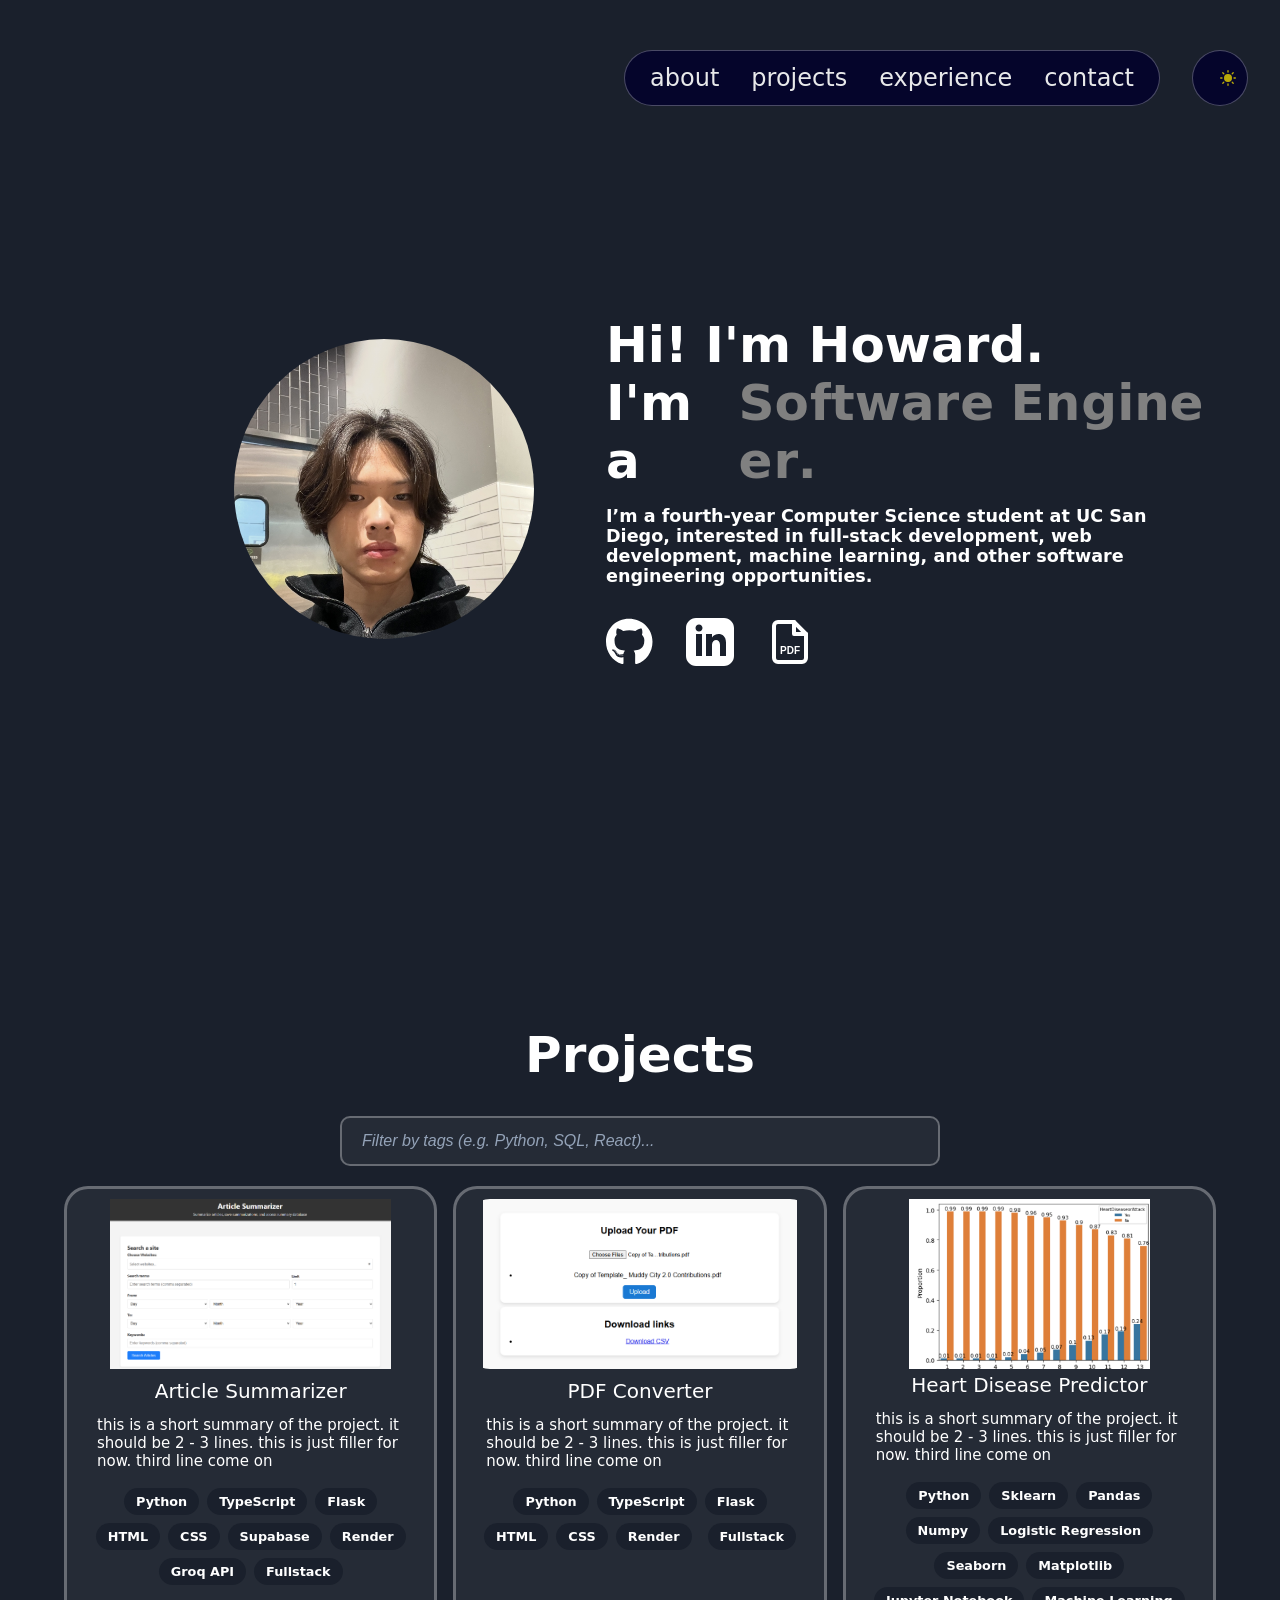
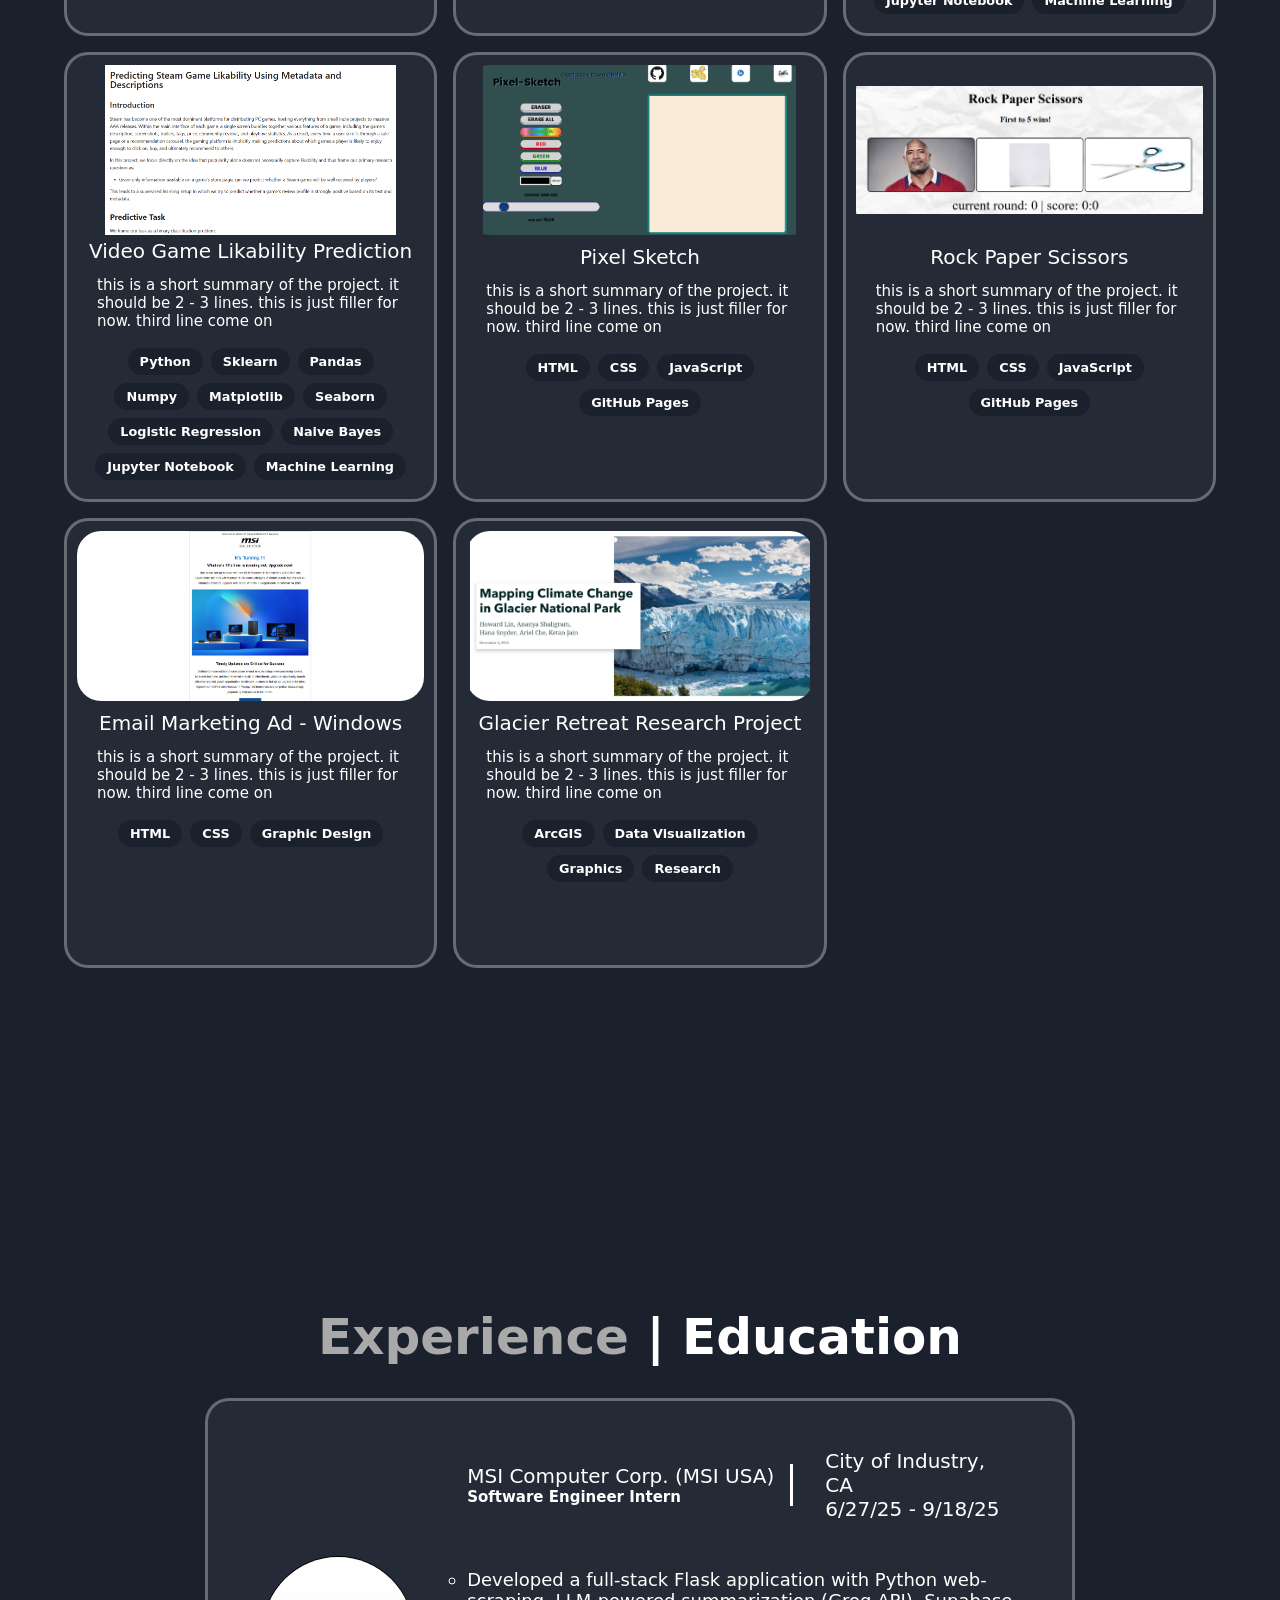
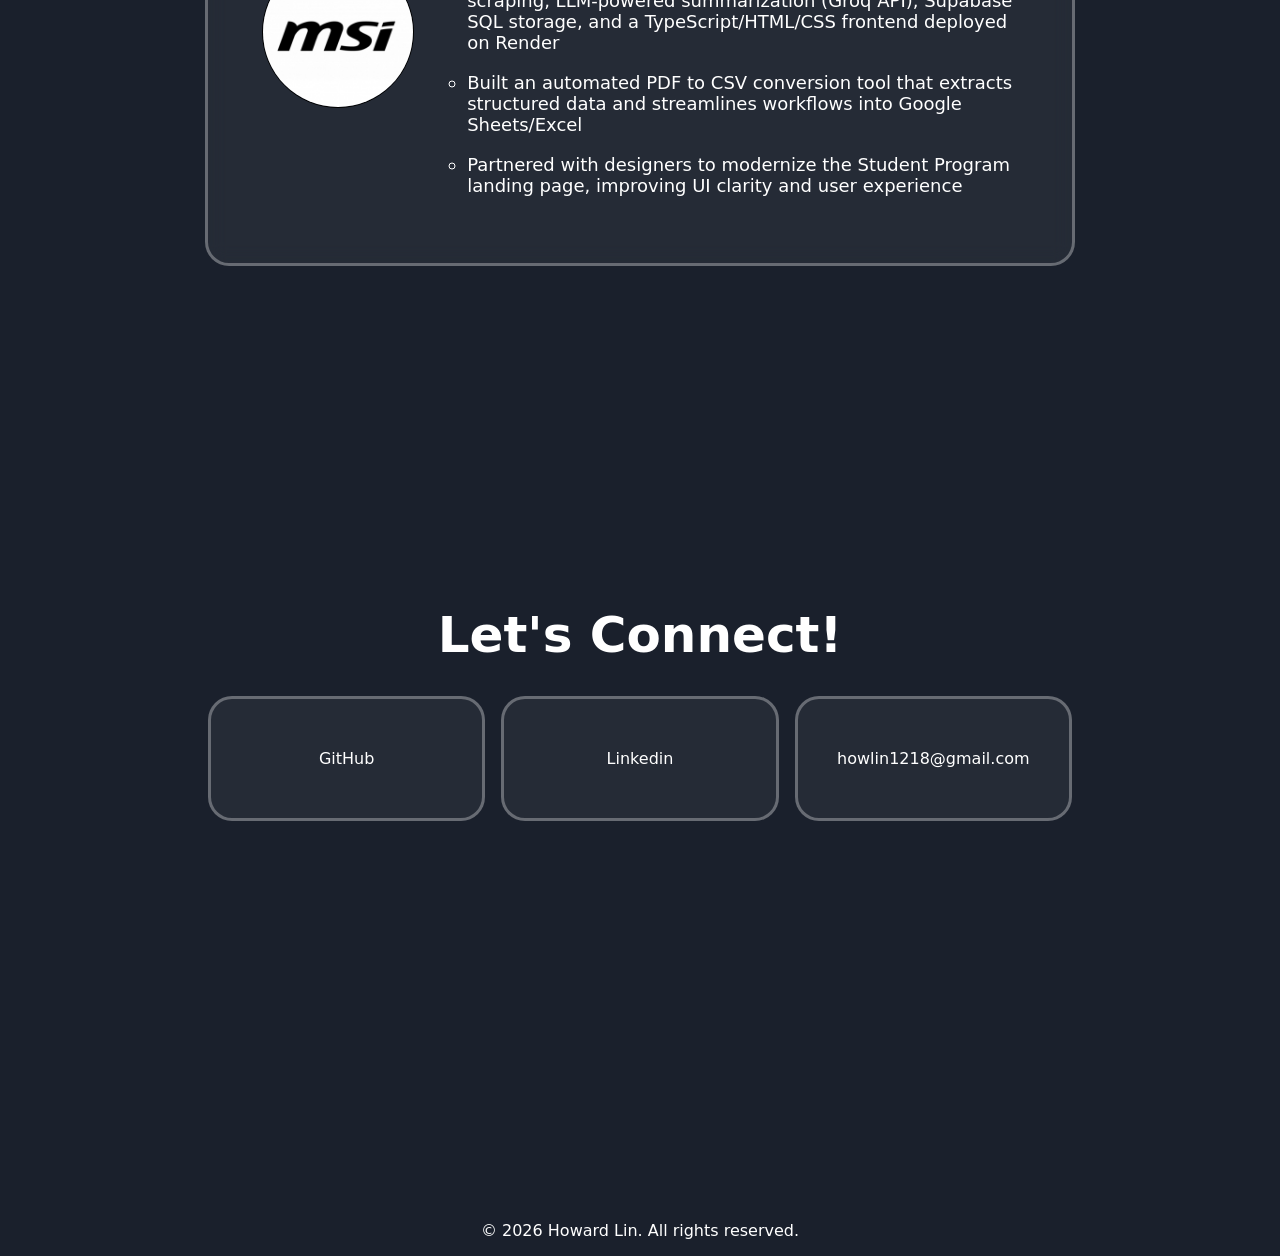
==== commit ff990606: "minor change" ====
--- a/index.html
+++ b/index.html
@@ -870,79 +870,12 @@
         </div>
         </section>
     </section>
-
-
-    <!-- <div id="prev-education"></div> -->
-
-    <!--Education-->
-    <!-- <div id="exp-title"> 
-        <h1>Education</h1>
-    </div> -->
-
-    <!-- <section id="resume">
-
-        <div class="exp-details-wrapper"> 
-            
-            <div class="exp-role card-ani"> 
-
-                <div class="company-logo"> 
-
-                    <div class="logo-wrapper"> 
-                        <img id="msi-logo" src="assets/ucsd_logo.png"> 
-                    </div>
-
-                </div>
-
-                <div class="job-desc"> 
-    
-                    <div class="company-name">
-                        <div class="company-name-inner"> 
-                            University of California, San Diego<br>  
-                            <p>B.S. Computer Science</p>
-                        </div> 
-                         
-                        <div class="company-name-inner emp-details"> 
-                            <p> La Jolla, CA </p>
-                            <p> 9/24 - Current </p>
-                        </div>
-                    </div>
-
-                    <div class="job-desc-inner"> 
-                        <ul>
-                            <li>
-                                Relevant Coursework
-                            </li>
-
-                            <br> 
-
-                            <li>
-                                
-                            </li>
-
-                            <br>
-
-                            <li>
-                                
-                            </li>
-                            <br>
-
-                        </ul>
-                    </div>
-
-                </div>
-
-
-            </div>
-
-        </div>
-    </section> -->
+    </section>
 
     <div id="prev-contact"></div>
 
     <div id = "contact-title">
         <h1>Let's Connect!</h1>
-
-        <!-- <p class="proj-summary">Feel free to reach out to me at my LinkedIn and email!</p> -->
     </div>
 
     <section id="contact-sect"> 
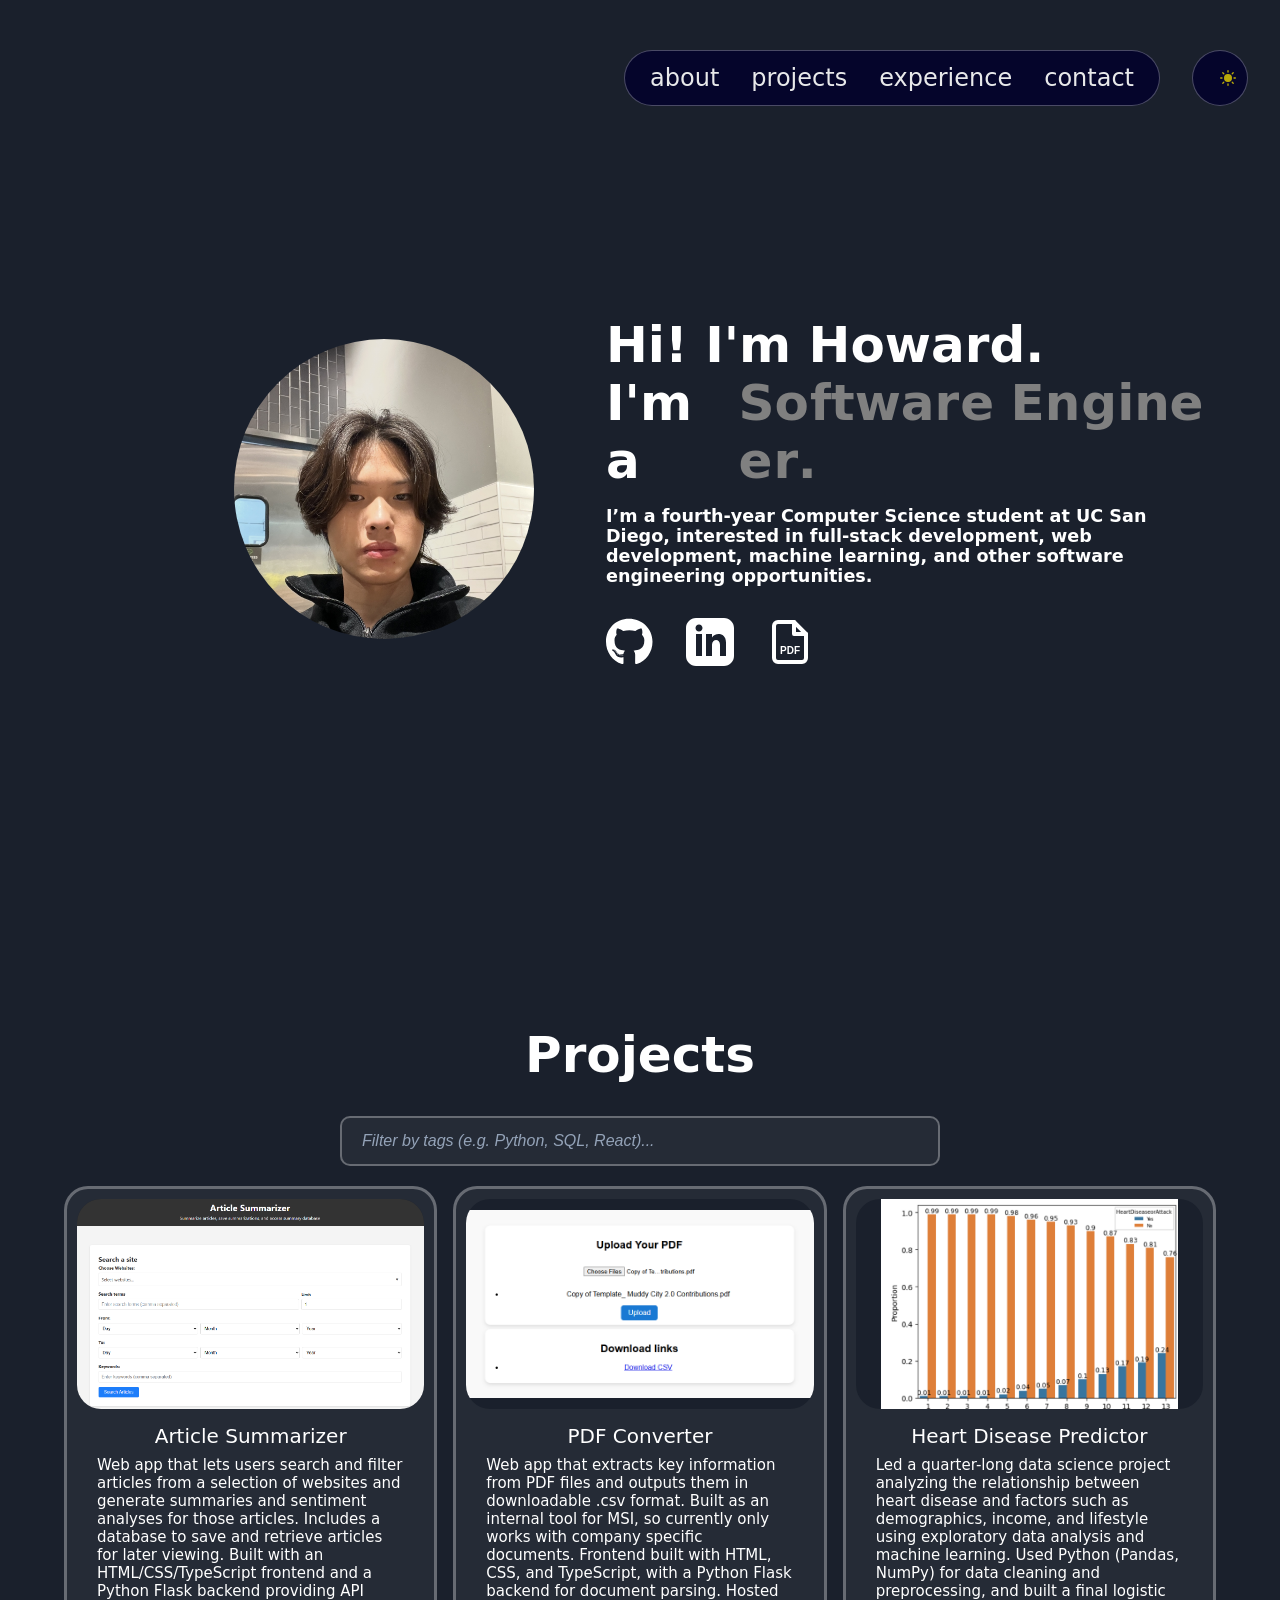
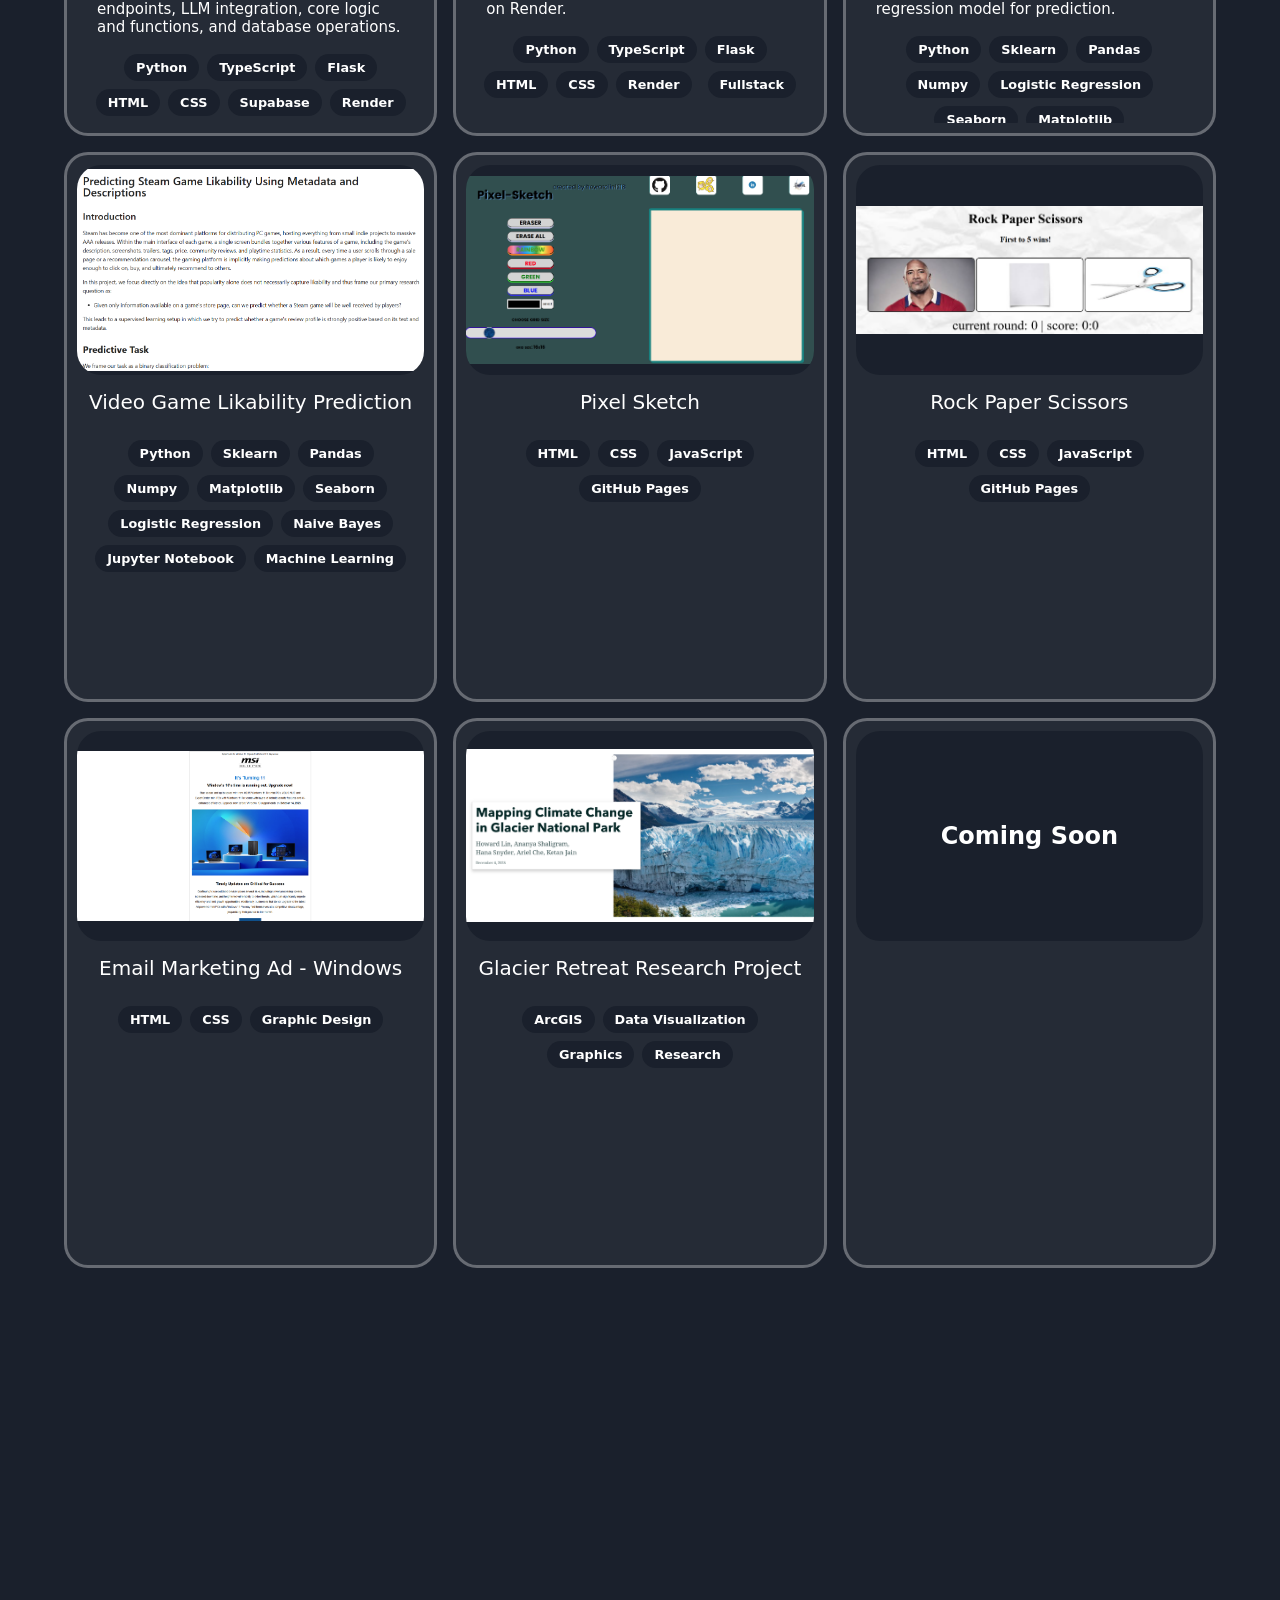
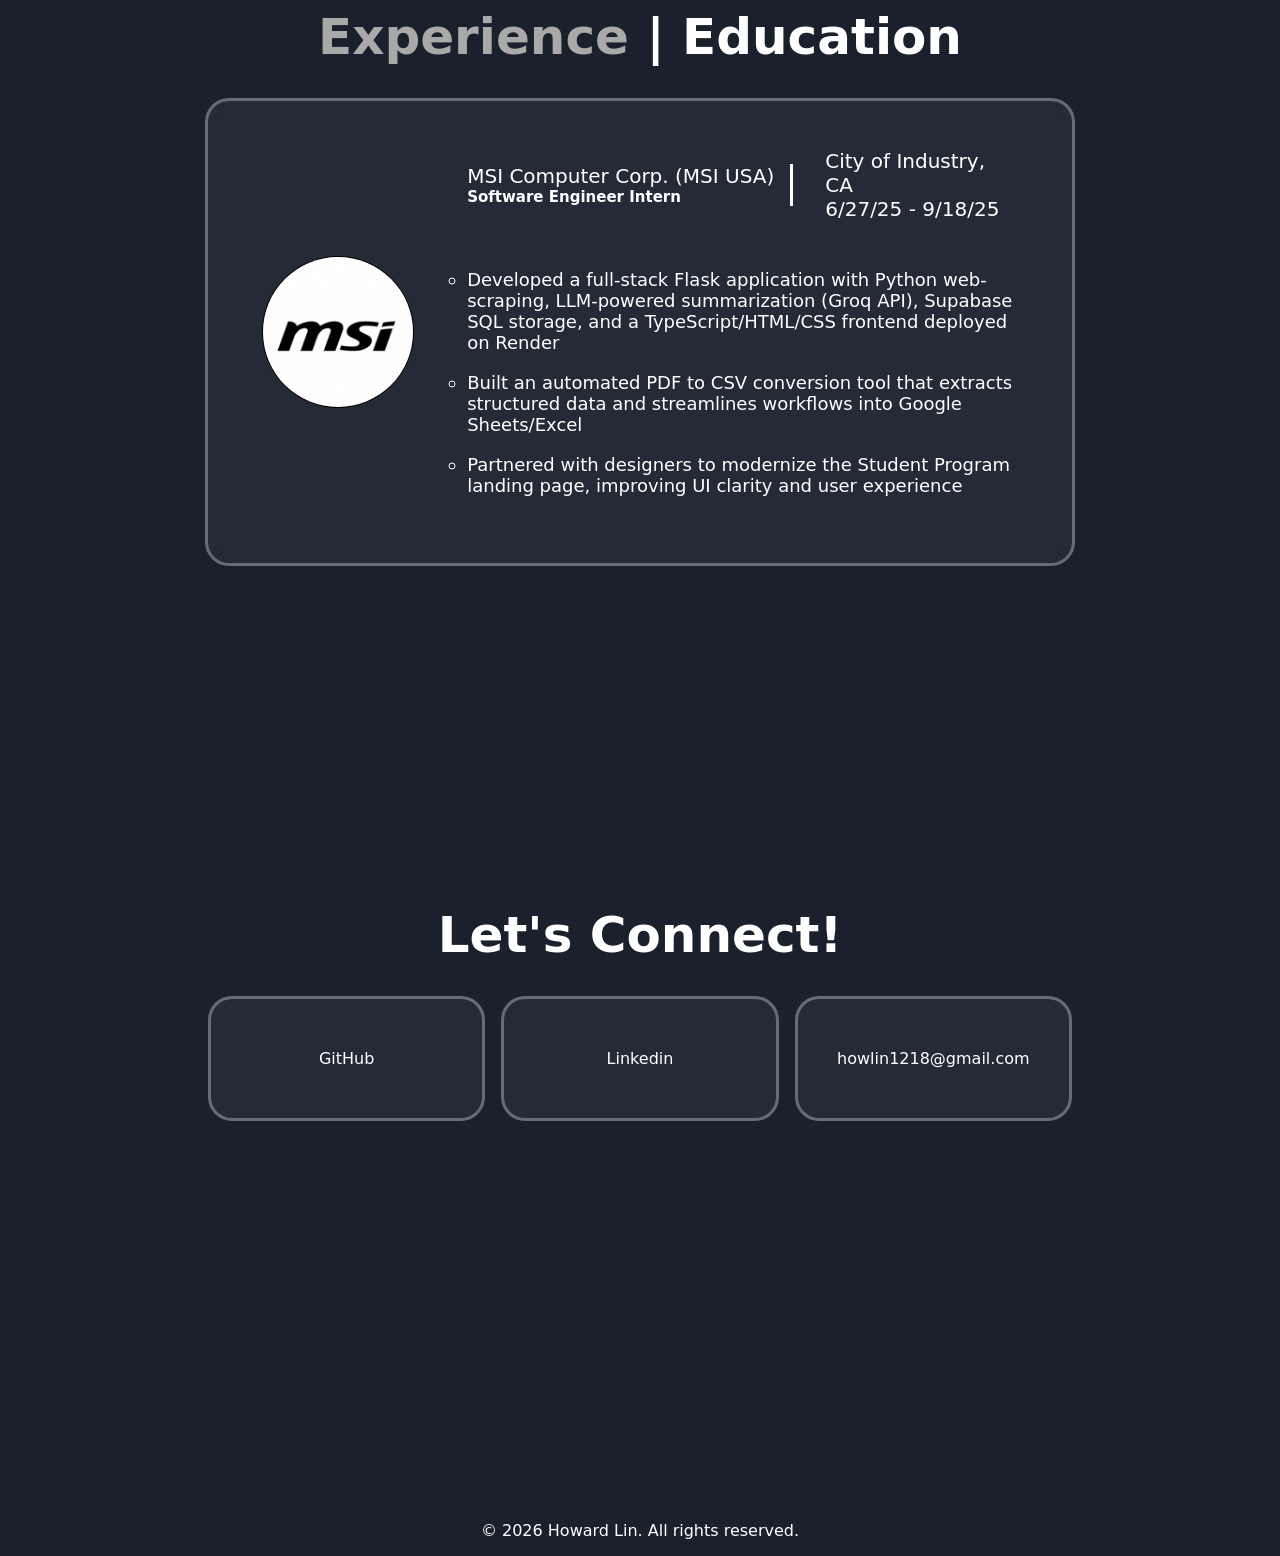
==== commit fa6a9125: "updated proj descriptions" ====
--- a/index.html
+++ b/index.html
@@ -206,7 +206,7 @@
                         </div>
 
                         <p class="proj-summary">
-                            this is a short summary of the project. it should be 2 - 3 lines. this is just filler for now. third line come on
+                            Web app that lets users search and filter articles from a selection of websites and generate summaries and sentiment analyses for those articles. Includes a database to save and retrieve articles for later viewing. Built with an HTML/CSS/TypeScript frontend and a Python Flask backend providing API endpoints, LLM integration, core logic and functions, and database operations.
                         </p>
 
                         <div class="proj-attr-wrapper"> 
@@ -289,7 +289,7 @@
                         </div>
 
                         <p class="proj-summary">
-                            this is a short summary of the project. it should be 2 - 3 lines. this is just filler for now. third line come on
+                            Web app that extracts key information from PDF files and outputs them in downloadable .csv format. Built as an internal tool for MSI, so currently only works with company specific documents. Frontend built with HTML, CSS, and TypeScript, with a Python Flask backend for document parsing. Hosted on Render.
                         </p>
 
                         <div class="proj-attr-wrapper"> 
@@ -363,7 +363,7 @@
                         </div>
 
                         <p class="proj-summary">
-                            this is a short summary of the project. it should be 2 - 3 lines. this is just filler for now. third line come on
+                            Led a quarter-long data science project analyzing the relationship between heart disease and factors such as demographics, income, and lifestyle using exploratory data analysis and machine learning. Used Python (Pandas, NumPy) for data cleaning and preprocessing, and built a final logistic regression model for prediction.
                         </p>
 
                         <div class="proj-attr-wrapper"> 
@@ -446,7 +446,7 @@
                         </div>
 
                         <p class="proj-summary">
-                            this is a short summary of the project. it should be 2 - 3 lines. this is just filler for now. third line come on
+                            
                         </p>
 
                         <div class="proj-attr-wrapper"> 
@@ -533,7 +533,6 @@
                         </div>
 
                         <p class="proj-summary">
-                            this is a short summary of the project. it should be 2 - 3 lines. this is just filler for now. third line come on
                         </p>
 
                         <div class="proj-attr-wrapper"> 
@@ -596,7 +595,6 @@
                         </div>
 
                         <p class="proj-summary">
-                            this is a short summary of the project. it should be 2 - 3 lines. this is just filler for now. third line come on
                         </p>
 
                         <div class="proj-attr-wrapper"> 
@@ -659,7 +657,6 @@
                         </div>
 
                         <p class="proj-summary">
-                            this is a short summary of the project. it should be 2 - 3 lines. this is just filler for now. third line come on
                         </p>
 
                         <div class="proj-attr-wrapper"> 
@@ -712,7 +709,6 @@
                         </div>
 
                         <p class="proj-summary">
-                            this is a short summary of the project. it should be 2 - 3 lines. this is just filler for now. third line come on
                         </p>
 
                         <div class="proj-attr-wrapper"> 
@@ -741,6 +737,88 @@
                 </div>
             </div>
 
+            <!--cse 135-->
+            <div class="proj-card" data-tags="python, sklearn, pandas, numpy, logistic regression, seaborn, matplotlib, jupyter notebook, machine learning"> 
+                <div class="inner-card"> 
+
+                    <div class="card-img">
+                        <h1 class="coming-soon">Coming Soon</h1>
+                        <!-- <img class = "card-img-inner" src="assets/heart_disease.png">  -->
+
+                        <!-- <div class="card-img-overlay"> 
+
+                            <a class="card-btn" href="https://github.com/howardlin1218/Heart-Disease-Predictor" target="_blank" rel="noopener noreferrer" title="View on GitHub">
+                                <svg fill="currentColor" viewBox="0 0 512 512" xmlns="http://www.w3.org/2000/svg">
+                                    <path d="M165.9 397.4c0 2-2.3 3.6-5.2 3.6-3.3.3-5.6-1.3-5.6-3.6 0-2 2.3-3.6 5.2-3.6 3-.3 5.6 1.3 5.6 3.6zm-31.1-4.5c-.7 2 1.3 4.3 4.3 4.9 2.6 1 5.6 0 6.2-2s-1.3-4.3-4.3-5.2c-2.6-.7-5.5.3-6.2 2.3zm44.2-1.7c-2.9.7-4.9 2.6-4.6 4.9.3 2 2.9 3.3 5.9 2.6 2.9-.7 4.9-2.6 4.6-4.6-.3-1.9-3-3.2-5.9-2.9zM244.8 8C106.1 8 0 113.3 0 252c0 110.9 69.8 205.8 169.5 239.2 12.8 2.3 17.3-5.6 17.3-12.1 0-6.2-.3-40.4-.3-61.4 0 0-70 15-84.7-29.8 0 0-11.4-29.1-27.8-36.6 0 0-22.9-15.7 1.6-15.4 0 0 24.9 2 38.6 25.8 21.9 38.6 58.6 27.5 72.9 20.9 2.3-16 8.8-27.1 16-33.7-55.9-6.2-112.3-14.3-112.3-110.5 0-27.5 7.6-41.3 23.6-58.9-2.6-6.5-11.1-33.3 2.6-67.9 20.9-6.5 69 27 69 27 20-5.6 41.5-8.5 62.8-8.5s42.8 2.9 62.8 8.5c0 0 48.1-33.6 69-27 13.7 34.7 5.2 61.4 2.6 67.9 16 17.7 25.8 31.5 25.8 58.9 0 96.5-58.9 104.2-114.8 110.5 9.2 7.9 17 22.9 17 46.4 0 33.7-.3 75.4-.3 83.6 0 6.5 4.6 14.4 17.3 12.1C428.2 457.8 496 362.9 496 252 496 113.3 383.5 8 244.8 8zM97.2 352.9c-1.3 1-1 3.3.7 5.2 1.6 1.6 3.9 2.3 5.2 1 1.3-1 1-3.3-.7-5.2-1.6-1.6-3.9-2.3-5.2-1zm-10.8-8.1c-.7 1.3.3 2.9 2.3 3.9 1.6 1 3.6.7 4.3-.7.7-1.3-.3-2.9-2.3-3.9-2-.6-3.6-.3-4.3.7zm32.4 35.6c-1.6 1.3-1 4.3 1.3 6.2 2.3 2.3 5.2 2.6 6.5 1 1.3-1.3.7-4.3-1.3-6.2-2.2-2.3-5.2-2.6-6.5-1zm-11.4-14.7c-1.6 1-1.6 3.6 0 5.9 1.6 2.3 4.3 3.3 5.6 2.3 1.6-1.3 1.6-3.9 0-6.2-1.4-2.3-4-3.3-5.6-2z"></path>
+                                </svg>
+                            </a>
+
+                            <a class="card-btn" href="https://github.com/howardlin1218/Heart-Disease-Predictor/blob/main/FinalProject_Group155_WI25.ipynb" target="_blank" rel="noopener noreferrer" title="View Jupyter Notebook">
+                                <svg fill="currentColor" viewBox="0 0 512 512" xmlns="http://www.w3.org/2000/svg">
+                                    <path d="M432,320H400a16,16,0,0,0-16,16V448H64V128H208a16,16,0,0,0,16-16V80a16,16,0,0,0-16-16H48A48,48,0,0,0,0,112V464a48,48,0,0,0,48,48H400a48,48,0,0,0,48-48V336A16,16,0,0,0,432,320ZM488,0h-128c-21.37,0-32.05,25.91-17,41l35.73,35.73L135,320.37a24,24,0,0,0,0,34L157.67,377a24,24,0,0,0,34,0L435.28,133.32,471,169c15,15,41,4.5,41-17V24A24,24,0,0,0,488,0Z"></path>
+                                </svg>
+                            </a>
+
+                        </div> -->
+
+                    </div>
+
+                    <!-- <div class="card-desc">
+
+                        <div class="proj-name"> 
+                            Heart Disease Predictor
+                        </div>
+
+                        <p class="proj-summary">
+                            Led a quarter-long data science project analyzing the relationship between heart disease and factors such as demographics, income, and lifestyle using exploratory data analysis and machine learning. Used Python (Pandas, NumPy) for data cleaning and preprocessing, and built a final logistic regression model for prediction.
+                        </p>
+
+                        <div class="proj-attr-wrapper"> 
+
+                            <div class="proj-attr"> 
+
+                                <div class="proj-attr-item"> 
+                                    Python
+                                </div>
+
+                                <div class="proj-attr-item"> 
+                                    Sklearn
+                                </div>
+
+                                <div class="proj-attr-item"> 
+                                    Pandas
+                                </div>
+
+                                <div class="proj-attr-item"> 
+                                    Numpy
+                                </div>
+
+                                <div class="proj-attr-item"> 
+                                    Logistic Regression
+                                </div>
+
+                                <div class="proj-attr-item"> 
+                                    Seaborn
+                                </div>
+
+                                <div class="proj-attr-item"> 
+                                    Matplotlib
+                                </div>
+
+                                <div class="proj-attr-item"> 
+                                    Jupyter Notebook
+                                </div>
+
+                                <div class="proj-attr-item"> 
+                                    Machine Learning
+                                </div>
+                            </div>
+
+                        </div>
+                    </div> -->
+
+                </div>
+            </div>
     </section>
 
     <div id="noResults" style="display: none; text-align: center; color: var(--fontColor); background-color: inherit">
@@ -843,20 +921,21 @@
                     <div class="job-desc-inner"> 
                         <ul>
                             <li>
-                                Relevant Coursework
+                                Expected graduation: June 2026
                             </li>
 
                             <br> 
-
+                            
                             <li>
-                                
+                                GPA: 3.85
                             </li>
 
-                            <br>
+                            <br> 
 
                             <li>
-                                
+                                Relevant Coursework: C++ Programming, Data Structures/Algorithms, Calculus I-III/Multi-variable Calculus, Linear Algebra, Software Construction, Discrete Structures, Machine Learning, Computer Graphics, Operating Systems
                             </li>
+
                             <br>
 
                         </ul>
--- a/styles.css
+++ b/styles.css
@@ -954,7 +954,7 @@
 
 .proj-card {
     width: 100%; 
-    height: 450px;
+    height: 550px;
     border-radius: 24px;
 
     border-style: solid;
@@ -990,7 +990,7 @@
     width: 100%;
     height: 40%;
     overflow: hidden;
-    background: inherit;
+    background-color: var(--mainColor);
     border-width: 0px;
     border-style: solid;
 }
@@ -1076,16 +1076,26 @@
     display: flex;
     flex-direction: column;
 
-    justify-content: center;
+    justify-content: space-between;
     background-color: inherit;
 
     box-sizing: border-box;
     padding: 5px;
     gap: 0.5rem;
+
+    overflow-y: scroll; /* Keep the scroll functionality */
+  
+  /* Hide scrollbar for Chrome, Safari and Opera */
+    &::-webkit-scrollbar {
+        display: none;
+    }
+
+    /* Hide scrollbar for IE, Edge and Firefox */
+    -ms-overflow-style: none;  /* IE and Edge */
+    scrollbar-width: none;  /* Firefox */
 }
 
 .proj-name {
-    /* margin-top: 0.5rem; */
     text-align: center;
     align-content: center;
     height: fit-content;
@@ -1094,8 +1104,7 @@
     background-color: inherit;
 
     box-sizing: border-box;
-    padding: 5px;
-
+    padding-top: 10px;
     font-size: 20px;
 
     color: var(--fontColor);
@@ -1304,7 +1313,9 @@
 
 .search-container {
   width: 100%;
-  max-width: 600px;
+  /* max-width: 600px; */
+  display: flex;
+  justify-content: center;
   margin: 20px auto;
 
   background-color: inherit;
@@ -1318,6 +1329,7 @@
 
 #skillSearch {
   width: 100%;
+  max-width: 600px;
   padding: 14px 20px;
   font-size: 16px; /* Prevents iOS zoom on focus */
   color: var(--fontColor);
@@ -1367,4 +1379,14 @@
 
 #contact-title p.proj-summary {
     margin-top: 1rem;
+}
+
+.coming-soon {
+    display: flex;
+    color: var(--fontColor);
+    background-color: inherit;
+
+    height: 100%;
+    justify-content: center;
+    align-items: center;
 }
--- a/media.css
+++ b/media.css
@@ -593,6 +593,14 @@
         grid-template-columns: repeat(1, 1fr);
         padding: 10px;
     }
+
+    footer {
+        padding-top: 60px;
+    }
+
+    #prev-contact {
+        padding-top: 30px;
+    }
 }
 
 @media (max-width: 568px) {
@@ -622,11 +630,11 @@
     }
 
     #one {
-        flex-direction: column;
-        align-items: end;
+        flex-direction: row;
+        justify-content: space-between;
 
         top: 20px;
-        padding-right: 0.5rem;
+        padding: 0 0.5rem;
     }
 
     #about {
@@ -662,7 +670,7 @@
     }
     
     #about {
-        margin-top: 0px;
+        margin-top: 45px;
     }
 }
 
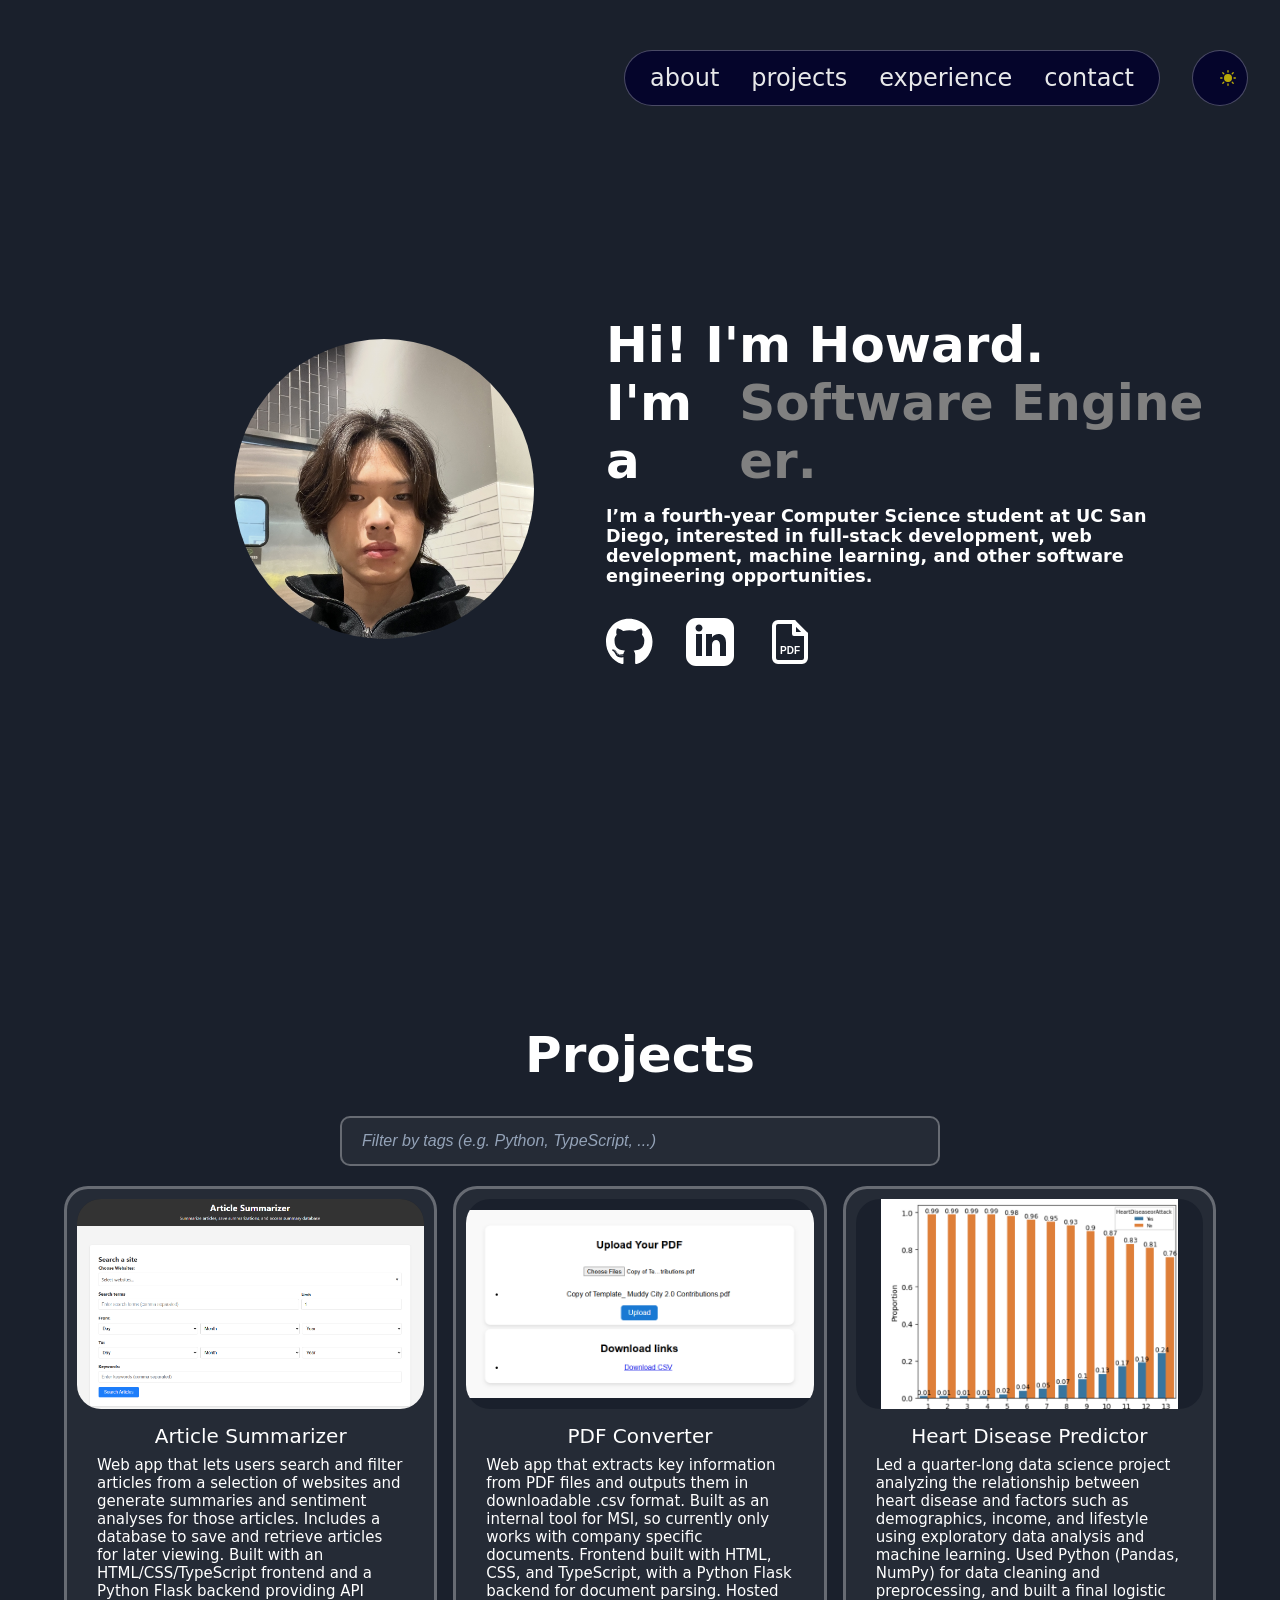
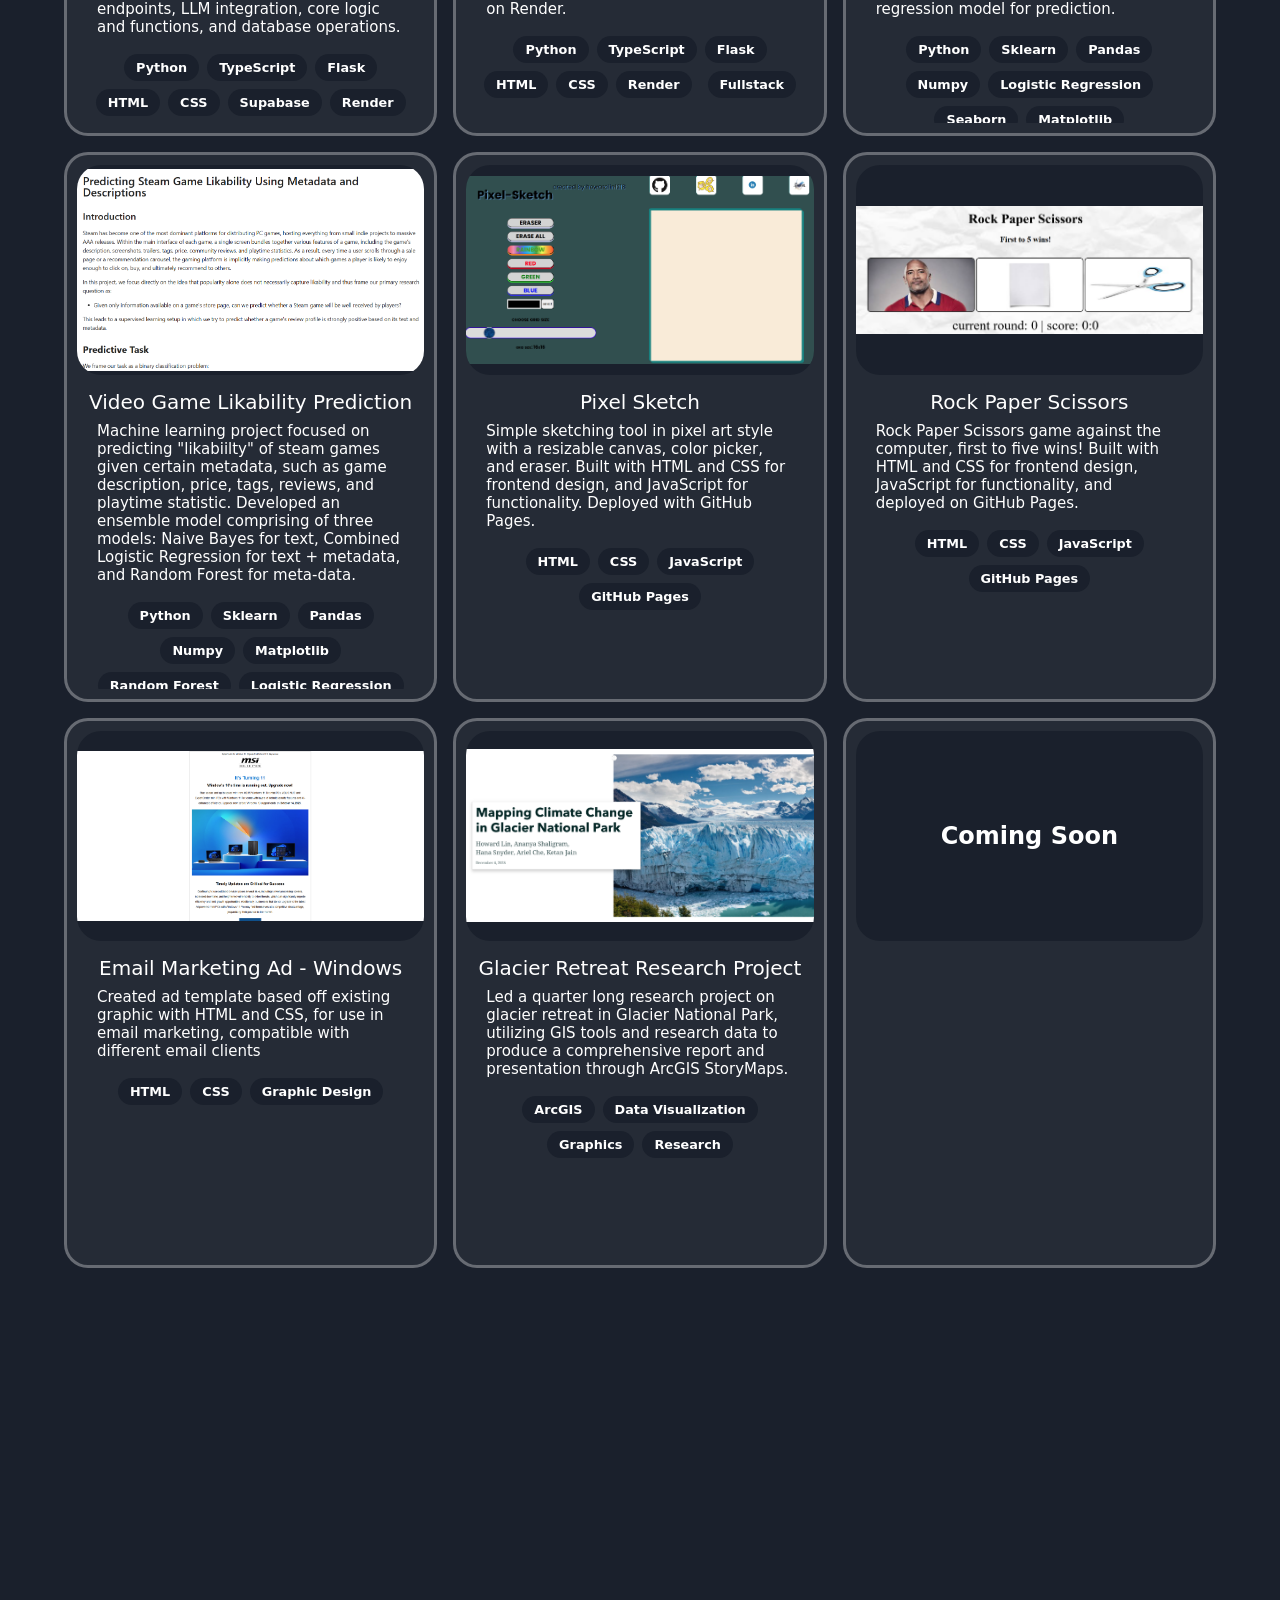
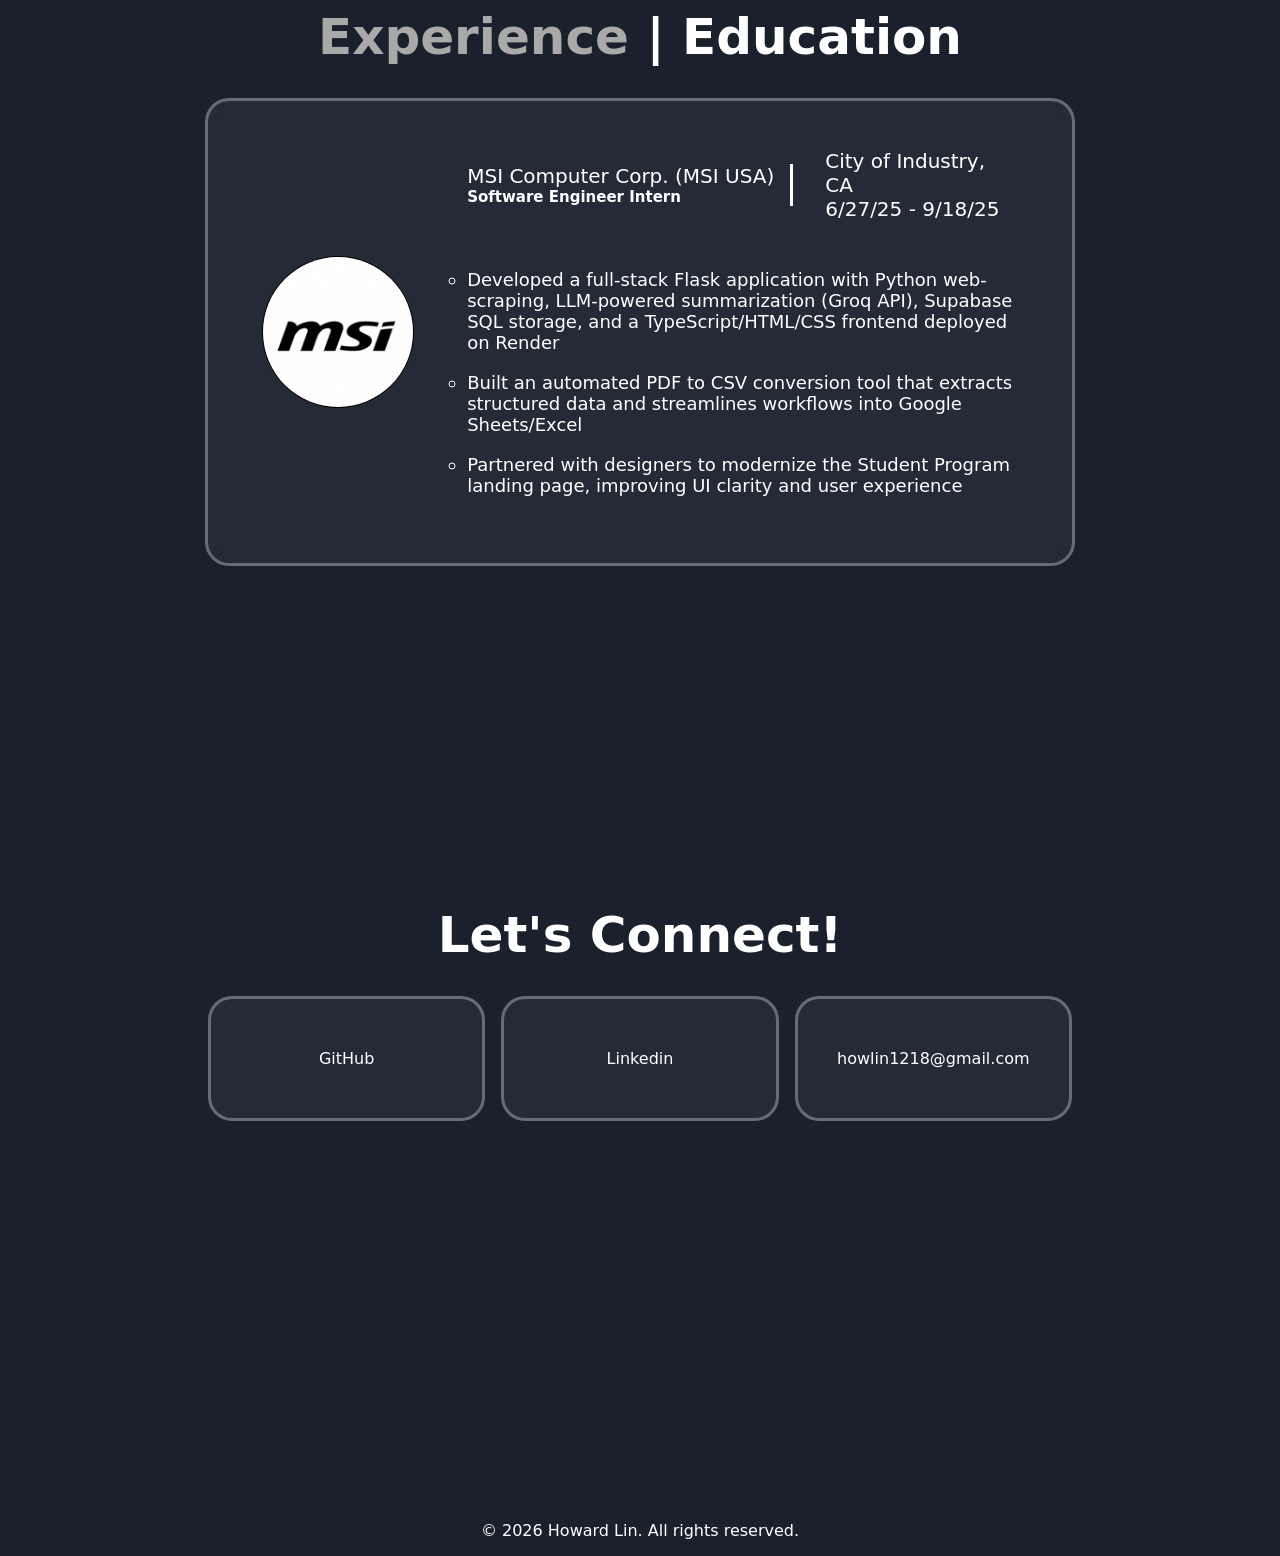
==== commit c18719fb: "added descs" ====
--- a/index.html
+++ b/index.html
@@ -164,7 +164,7 @@
         <input 
             type="text" 
             id="skillSearch" 
-            placeholder="Filter by tags (e.g. Python, SQL, React)..."
+            placeholder="Filter by tags (e.g. Python, TypeScript, ...)"
             autocomplete="off"
         >
         <span id="clearBtn" class="clear-icon">&times;</span>
@@ -414,7 +414,7 @@
             </div>
 
             <!--steam-->
-            <div class="proj-card" data-tags="python, sklearn, pandas, numpy, logistic regression, naive bayes, matplotlib, jupyter notebook, machine learning"> 
+            <div class="proj-card" data-tags="python, sklearn, pandas, numpy, logistic regression, naive bayes, matplotlib, machine learning, random forest"> 
                 <div class="inner-card"> 
 
                     <div class="card-img">
@@ -423,13 +423,13 @@
 
                         <div class="card-img-overlay"> 
 
-                            <a class="card-btn" href="https://github.com/rikcy0/steam-video-game-prediction" target="_blank" rel="noopener noreferrer" title="View on GitHub">
+                            <a class="card-btn" href="https://github.com/howardlin1218/steam-video-game-prediction" target="_blank" rel="noopener noreferrer" title="View on GitHub">
                                 <svg fill="currentColor" viewBox="0 0 512 512" xmlns="http://www.w3.org/2000/svg">
                                     <path d="M165.9 397.4c0 2-2.3 3.6-5.2 3.6-3.3.3-5.6-1.3-5.6-3.6 0-2 2.3-3.6 5.2-3.6 3-.3 5.6 1.3 5.6 3.6zm-31.1-4.5c-.7 2 1.3 4.3 4.3 4.9 2.6 1 5.6 0 6.2-2s-1.3-4.3-4.3-5.2c-2.6-.7-5.5.3-6.2 2.3zm44.2-1.7c-2.9.7-4.9 2.6-4.6 4.9.3 2 2.9 3.3 5.9 2.6 2.9-.7 4.9-2.6 4.6-4.6-.3-1.9-3-3.2-5.9-2.9zM244.8 8C106.1 8 0 113.3 0 252c0 110.9 69.8 205.8 169.5 239.2 12.8 2.3 17.3-5.6 17.3-12.1 0-6.2-.3-40.4-.3-61.4 0 0-70 15-84.7-29.8 0 0-11.4-29.1-27.8-36.6 0 0-22.9-15.7 1.6-15.4 0 0 24.9 2 38.6 25.8 21.9 38.6 58.6 27.5 72.9 20.9 2.3-16 8.8-27.1 16-33.7-55.9-6.2-112.3-14.3-112.3-110.5 0-27.5 7.6-41.3 23.6-58.9-2.6-6.5-11.1-33.3 2.6-67.9 20.9-6.5 69 27 69 27 20-5.6 41.5-8.5 62.8-8.5s42.8 2.9 62.8 8.5c0 0 48.1-33.6 69-27 13.7 34.7 5.2 61.4 2.6 67.9 16 17.7 25.8 31.5 25.8 58.9 0 96.5-58.9 104.2-114.8 110.5 9.2 7.9 17 22.9 17 46.4 0 33.7-.3 75.4-.3 83.6 0 6.5 4.6 14.4 17.3 12.1C428.2 457.8 496 362.9 496 252 496 113.3 383.5 8 244.8 8zM97.2 352.9c-1.3 1-1 3.3.7 5.2 1.6 1.6 3.9 2.3 5.2 1 1.3-1 1-3.3-.7-5.2-1.6-1.6-3.9-2.3-5.2-1zm-10.8-8.1c-.7 1.3.3 2.9 2.3 3.9 1.6 1 3.6.7 4.3-.7.7-1.3-.3-2.9-2.3-3.9-2-.6-3.6-.3-4.3.7zm32.4 35.6c-1.6 1.3-1 4.3 1.3 6.2 2.3 2.3 5.2 2.6 6.5 1 1.3-1.3.7-4.3-1.3-6.2-2.2-2.3-5.2-2.6-6.5-1zm-11.4-14.7c-1.6 1-1.6 3.6 0 5.9 1.6 2.3 4.3 3.3 5.6 2.3 1.6-1.3 1.6-3.9 0-6.2-1.4-2.3-4-3.3-5.6-2z"></path>
                                 </svg>
                             </a>
 
-                            <a class="card-btn" href="https://github.com/rikcy0/steam-video-game-prediction/blob/main/main.ipynb" target="_blank" rel="noopener noreferrer" title="View Jupyter Notebook">
+                            <a class="card-btn" href="https://github.com/howardlin1218/steam-video-game-prediction/blob/main/main.ipynb" target="_blank" rel="noopener noreferrer" title="View Jupyter Notebook">
                                 <svg fill="currentColor" viewBox="0 0 512 512" xmlns="http://www.w3.org/2000/svg">
                                     <path d="M432,320H400a16,16,0,0,0-16,16V448H64V128H208a16,16,0,0,0,16-16V80a16,16,0,0,0-16-16H48A48,48,0,0,0,0,112V464a48,48,0,0,0,48,48H400a48,48,0,0,0,48-48V336A16,16,0,0,0,432,320ZM488,0h-128c-21.37,0-32.05,25.91-17,41l35.73,35.73L135,320.37a24,24,0,0,0,0,34L157.67,377a24,24,0,0,0,34,0L435.28,133.32,471,169c15,15,41,4.5,41-17V24A24,24,0,0,0,488,0Z"></path>
                                 </svg>
@@ -446,7 +446,7 @@
                         </div>
 
                         <p class="proj-summary">
-                            
+                            Machine learning project focused on predicting "likabiilty" of steam games given certain metadata, such as game description, price, tags, reviews, and playtime statistic. Developed an ensemble model comprising of three models: Naive Bayes for text, Combined Logistic Regression for text + metadata, and Random Forest for meta-data.
                         </p>
 
                         <div class="proj-attr-wrapper"> 
@@ -474,7 +474,7 @@
                                 </div>
 
                                 <div class="proj-attr-item"> 
-                                    Seaborn
+                                    Random Forest
                                 </div>
 
                                 <div class="proj-attr-item"> 
@@ -483,10 +483,6 @@
 
                                 <div class="proj-attr-item"> 
                                     Naive Bayes
-                                </div>
-
-                                <div class="proj-attr-item"> 
-                                    Jupyter Notebook
                                 </div>
 
                                 <div class="proj-attr-item"> 
@@ -533,6 +529,7 @@
                         </div>
 
                         <p class="proj-summary">
+                            Simple sketching tool in pixel art style with a resizable canvas, color picker, and eraser. Built with HTML and CSS for frontend design, and JavaScript for functionality. Deployed with GitHub Pages.
                         </p>
 
                         <div class="proj-attr-wrapper"> 
@@ -595,6 +592,7 @@
                         </div>
 
                         <p class="proj-summary">
+                            Rock Paper Scissors game against the computer, first to five wins! Built with HTML and CSS for frontend design, JavaScript for functionality, and deployed on GitHub Pages.
                         </p>
 
                         <div class="proj-attr-wrapper"> 
@@ -657,6 +655,7 @@
                         </div>
 
                         <p class="proj-summary">
+                            Created ad template based off existing graphic with HTML and CSS, for use in email marketing, compatible with different email clients
                         </p>
 
                         <div class="proj-attr-wrapper"> 
@@ -709,6 +708,7 @@
                         </div>
 
                         <p class="proj-summary">
+                            Led a quarter long research project on glacier retreat in Glacier National Park, utilizing GIS tools and research data to produce a comprehensive report and presentation through ArcGIS StoryMaps.
                         </p>
 
                         <div class="proj-attr-wrapper"> 
@@ -925,7 +925,7 @@
                             </li>
 
                             <br> 
-                            
+
                             <li>
                                 GPA: 3.85
                             </li>
--- a/styles.css
+++ b/styles.css
@@ -917,6 +917,8 @@
     margin-bottom: 2rem;
     text-align: center;
     background-color: inherit;
+
+    user-select: none;
 }
 
 #exp-title {
@@ -993,6 +995,8 @@
     background-color: var(--mainColor);
     border-width: 0px;
     border-style: solid;
+
+    user-select: none;
 }
 
 .card-img-overlay.is-triggered {
--- a/media.css
+++ b/media.css
@@ -218,7 +218,7 @@
         padding: 0 1rem;
     }
     .exp-role {
-        width: 100%;
+        width: 96%;
     }
 }
 
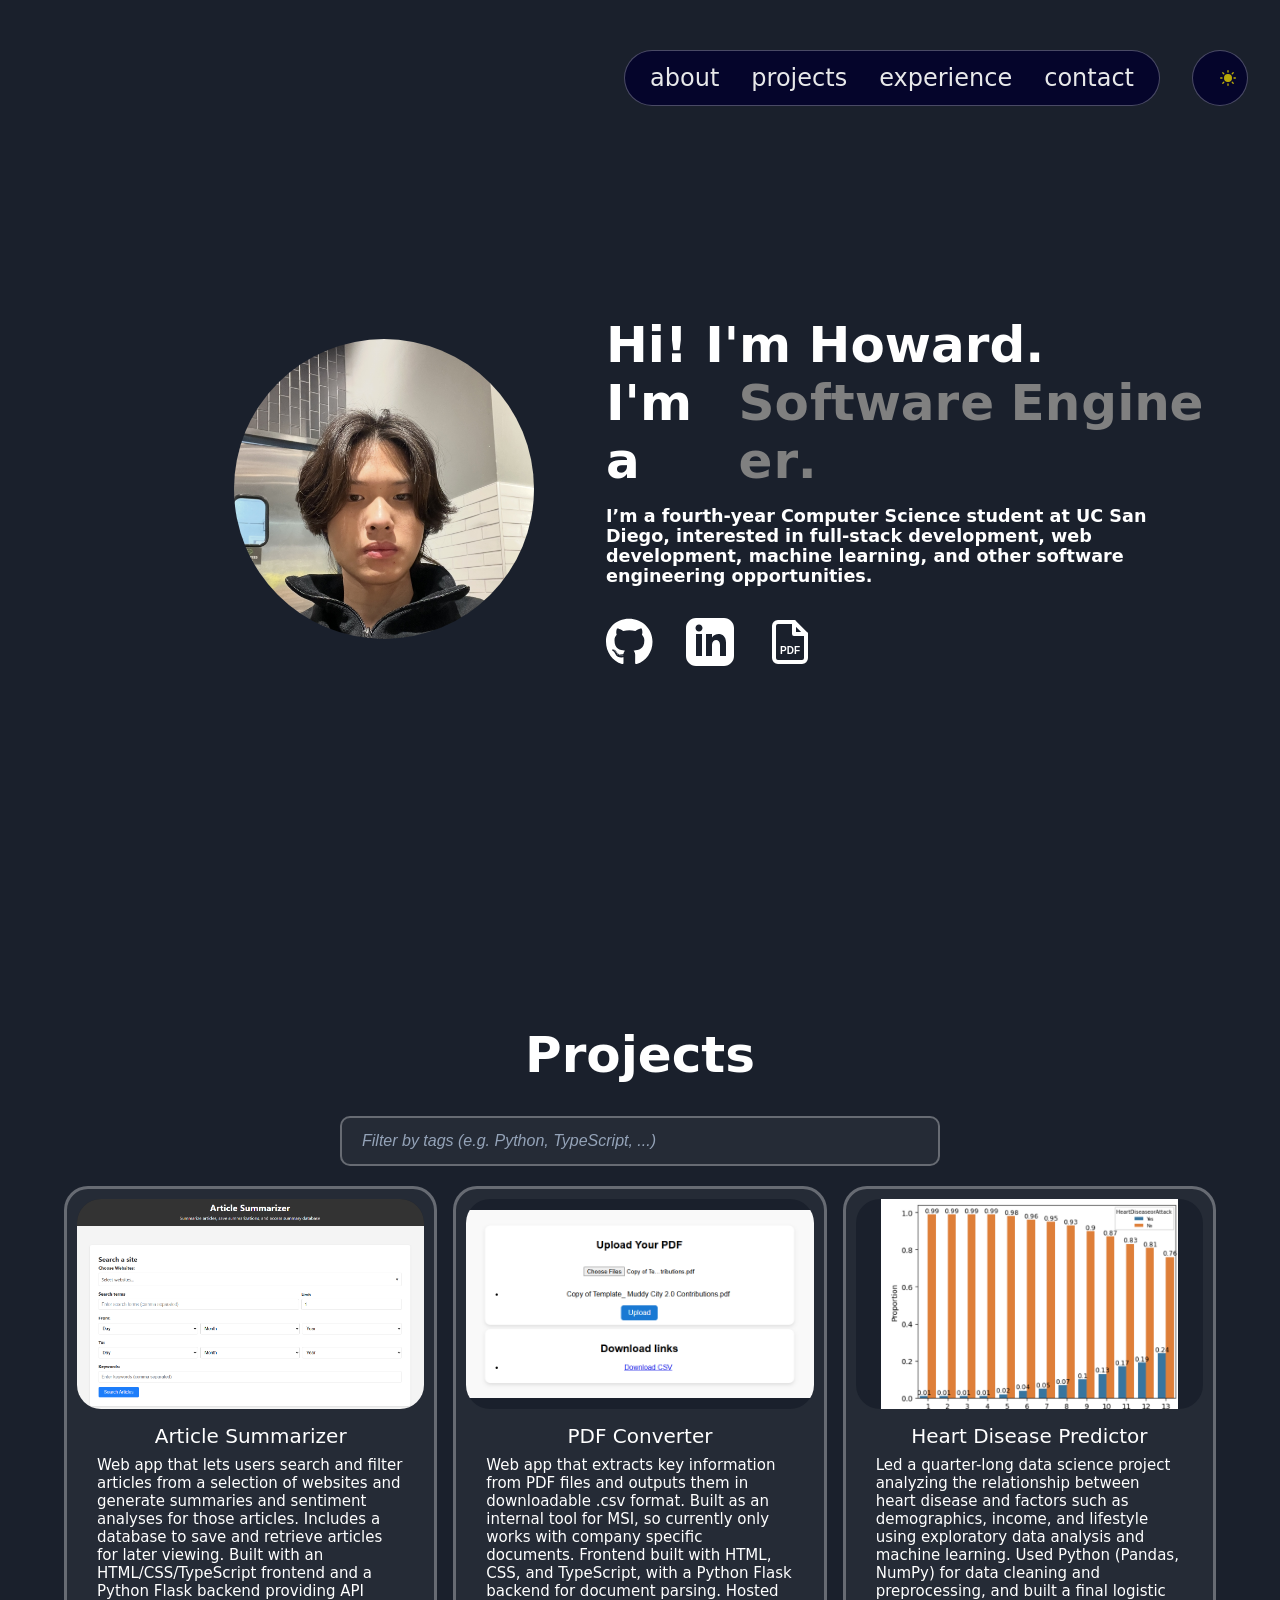
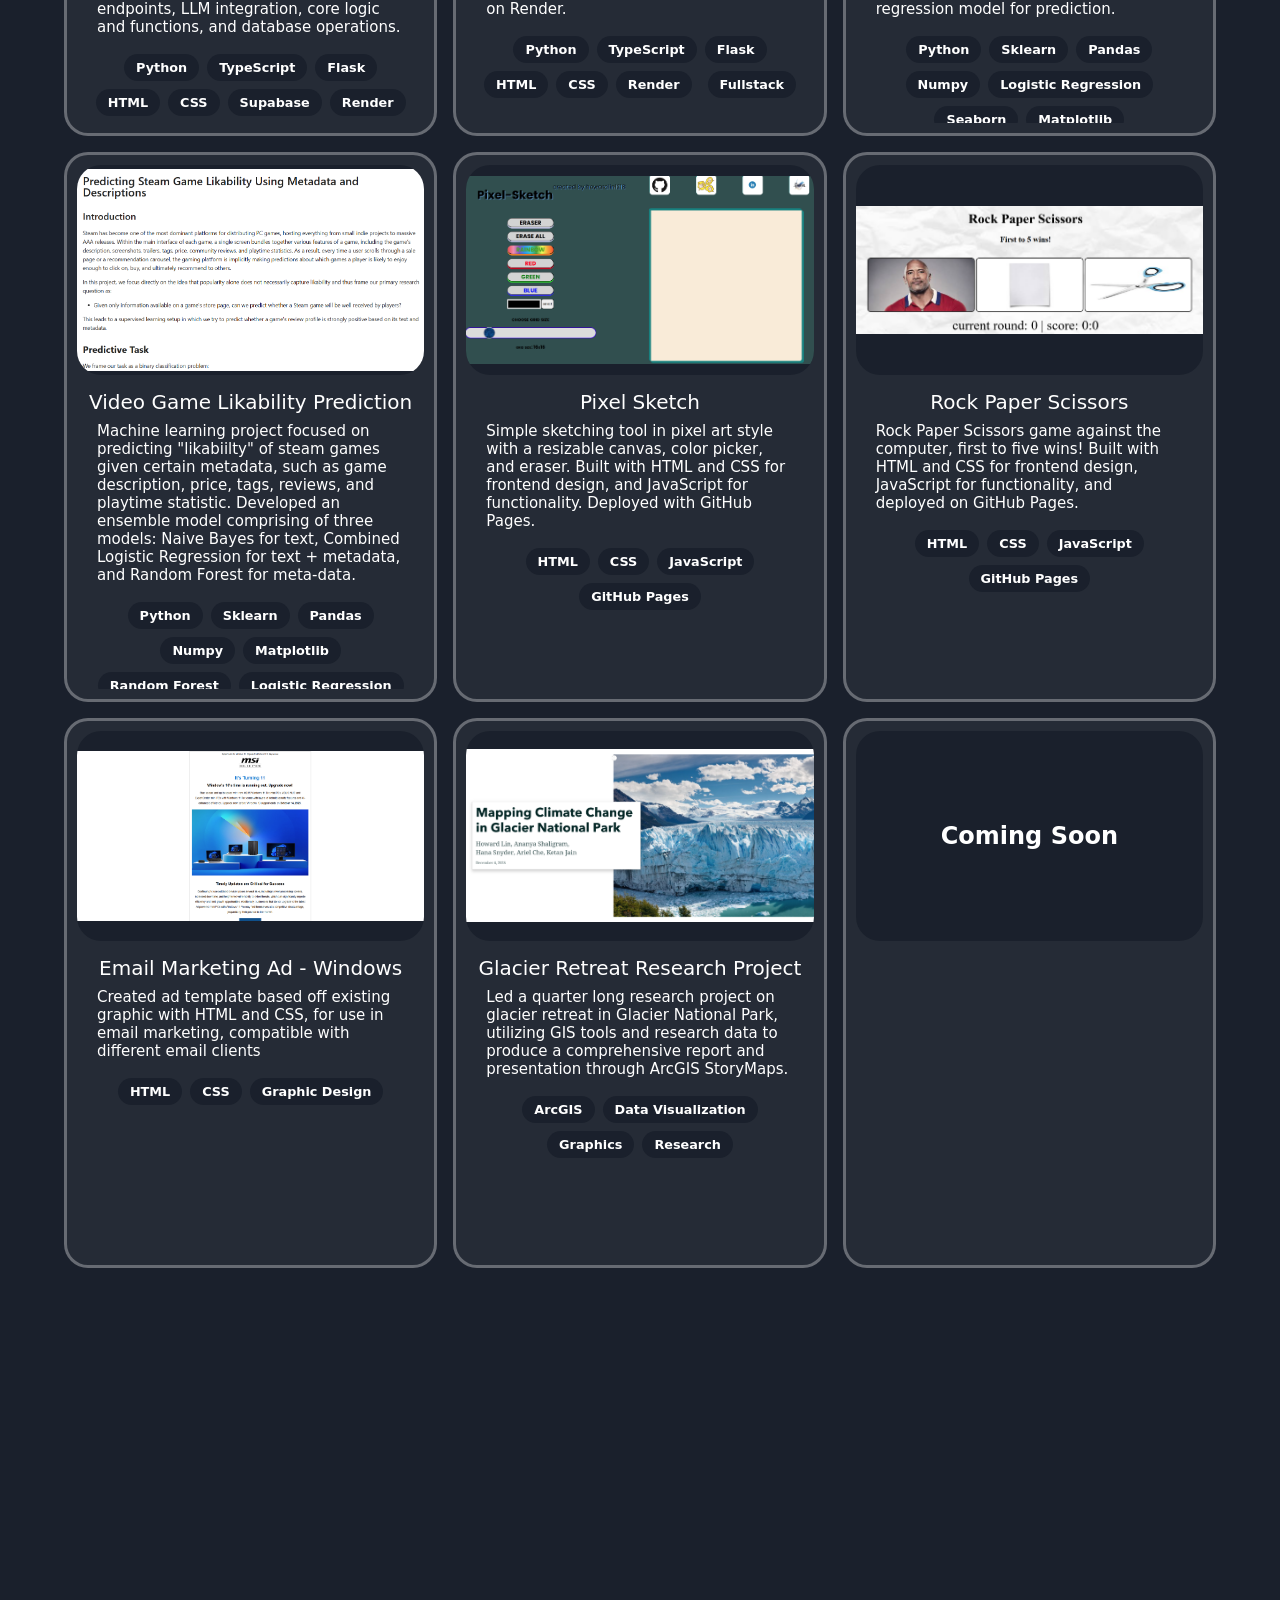
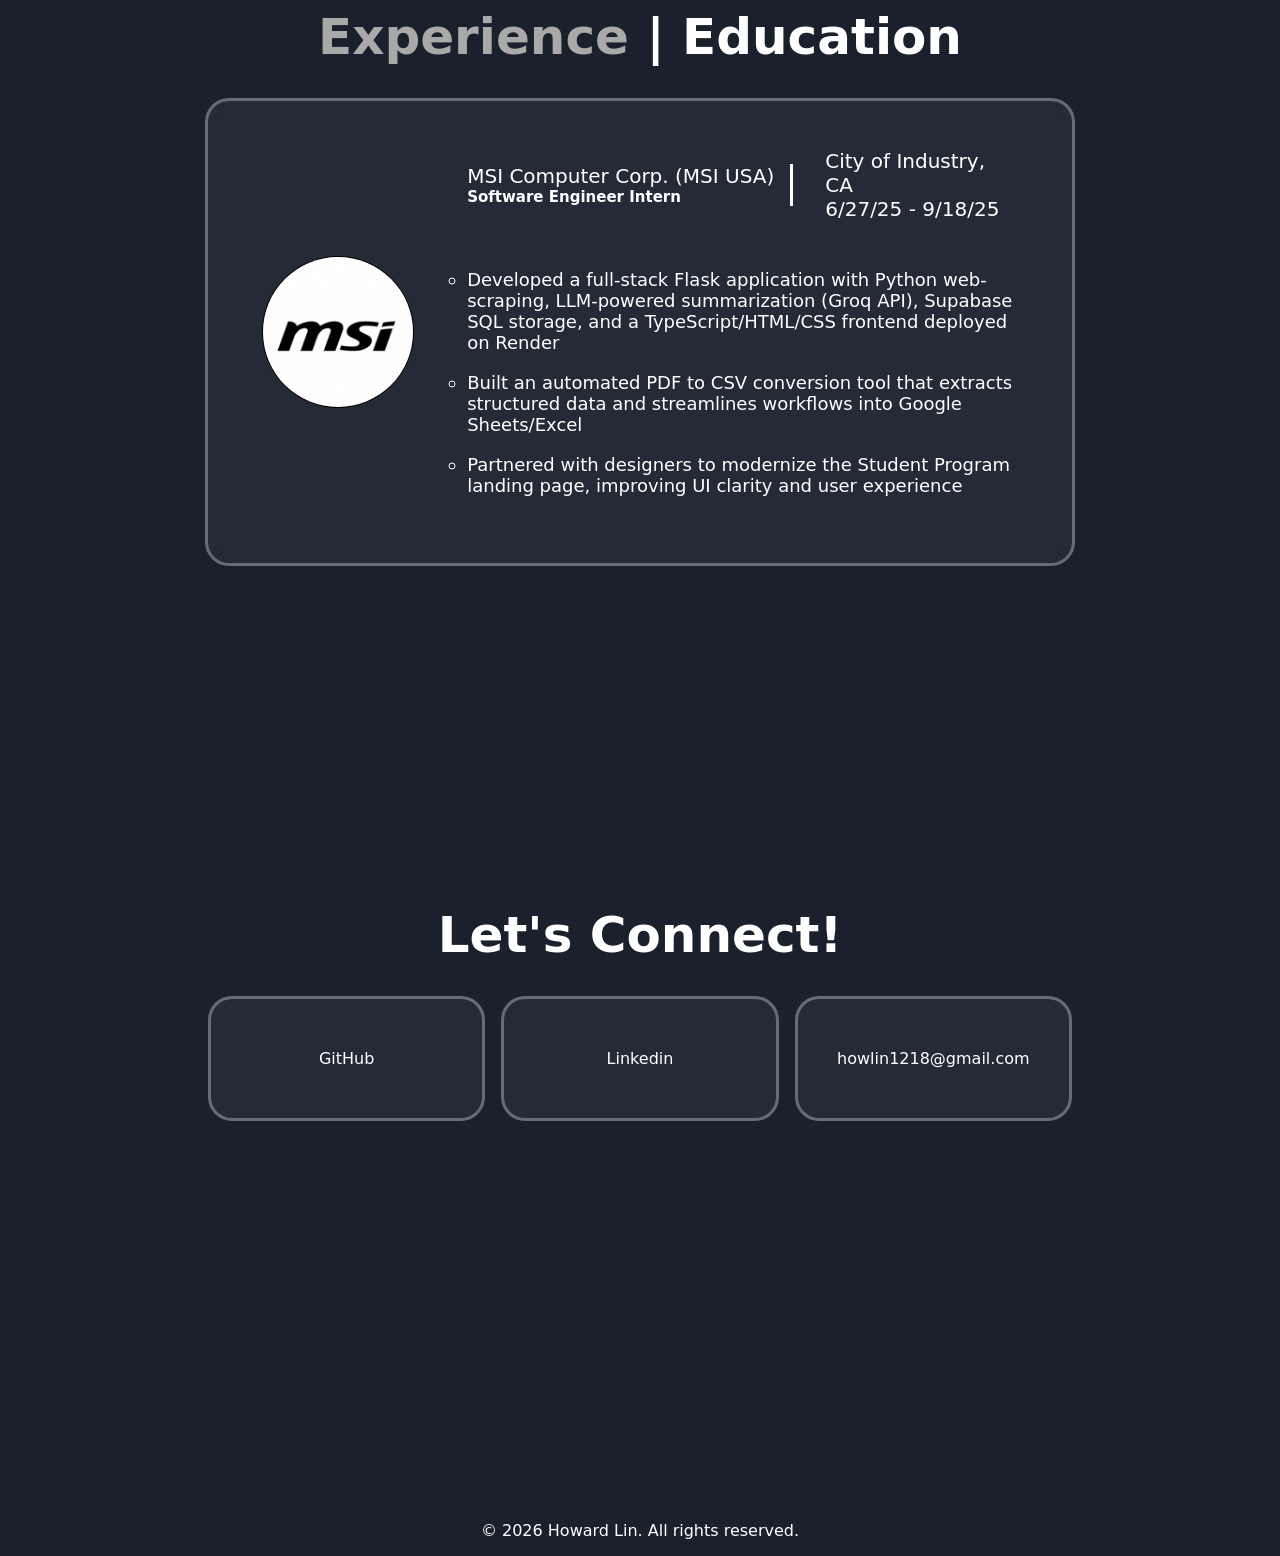
==== commit 75a25df4: "updated resume and links" ====
--- a/index.html
+++ b/index.html
@@ -25,7 +25,6 @@
                     <li><a href="#prev-about">about</a></li>
                     <li><a href="#prev-projects">projects</a></li>
                     <li><a href="#prev-resume">experience</a></li>
-                    <!-- <li><a href="#prev-education">education</a></li> -->
                     <li><a href="#prev-contact">contact</a></li>
                 </ul>
             </div>
@@ -42,7 +41,6 @@
                     <li><a href="#prev-about" onclick="toggleMenuTwo()">about</a></li>
                     <li><a href="#prev-projects" onclick="toggleMenuTwo()">projects</a></li>
                     <li><a href="#prev-resume" onclick="toggleMenuTwo()">experience</a></li>
-                    <!-- <li><a href="#prev-education" onclick="toggleMenuTwo()">education</a></li> -->
                     <li><a href="#prev-contact" onclick="toggleMenuTwo()">contact</a></li>
                 </div>
             </div>
@@ -81,7 +79,6 @@
                     <li><a href="#prev-about" onclick="toggleMenu()">about</a></li>
                     <li><a href="#prev-projects" onclick="toggleMenu()">projects</a></li>
                     <li><a href="#prev-resume" onclick="toggleMenu()">experience</a></li>
-                    <!-- <li><a href="#prev-education" onclick="toggleMenu()">education</a></li> -->
                     <li><a href="#prev-contact" onclick="toggleMenu()">contact</a></li>
                 </div>
             </div>
@@ -914,7 +911,7 @@
                          
                         <div class="company-name-inner emp-details"> 
                             <p> La Jolla, CA </p>
-                            <p> 9/24 - Current </p>
+                            <p> 9/2024 - Current </p>
                         </div>
                     </div>
 
@@ -962,7 +959,7 @@
         <div id="contact-sect-inner"> 
             <a class="contact-div-link" target="_blank" href="https://github.com/howardlin1218"><div id="github" class="contact-btn">GitHub</div></a>
 
-            <a class="contact-div-link" target="_blank" href="https://www.linkedin.com/in/howard-lin-b0a897255"><div id="linkedin" class="contact-btn">Linkedin</div></a>
+            <a class="contact-div-link" target="_blank" href="https://www.linkedin.com/in/howardlin1218"><div id="linkedin" class="contact-btn">Linkedin</div></a>
 
             <a class="contact-div-link" target="_blank"><div id="email" class="contact-btn" onclick="copyToClipboard()">howlin1218@gmail.com</div></a>
         </div>
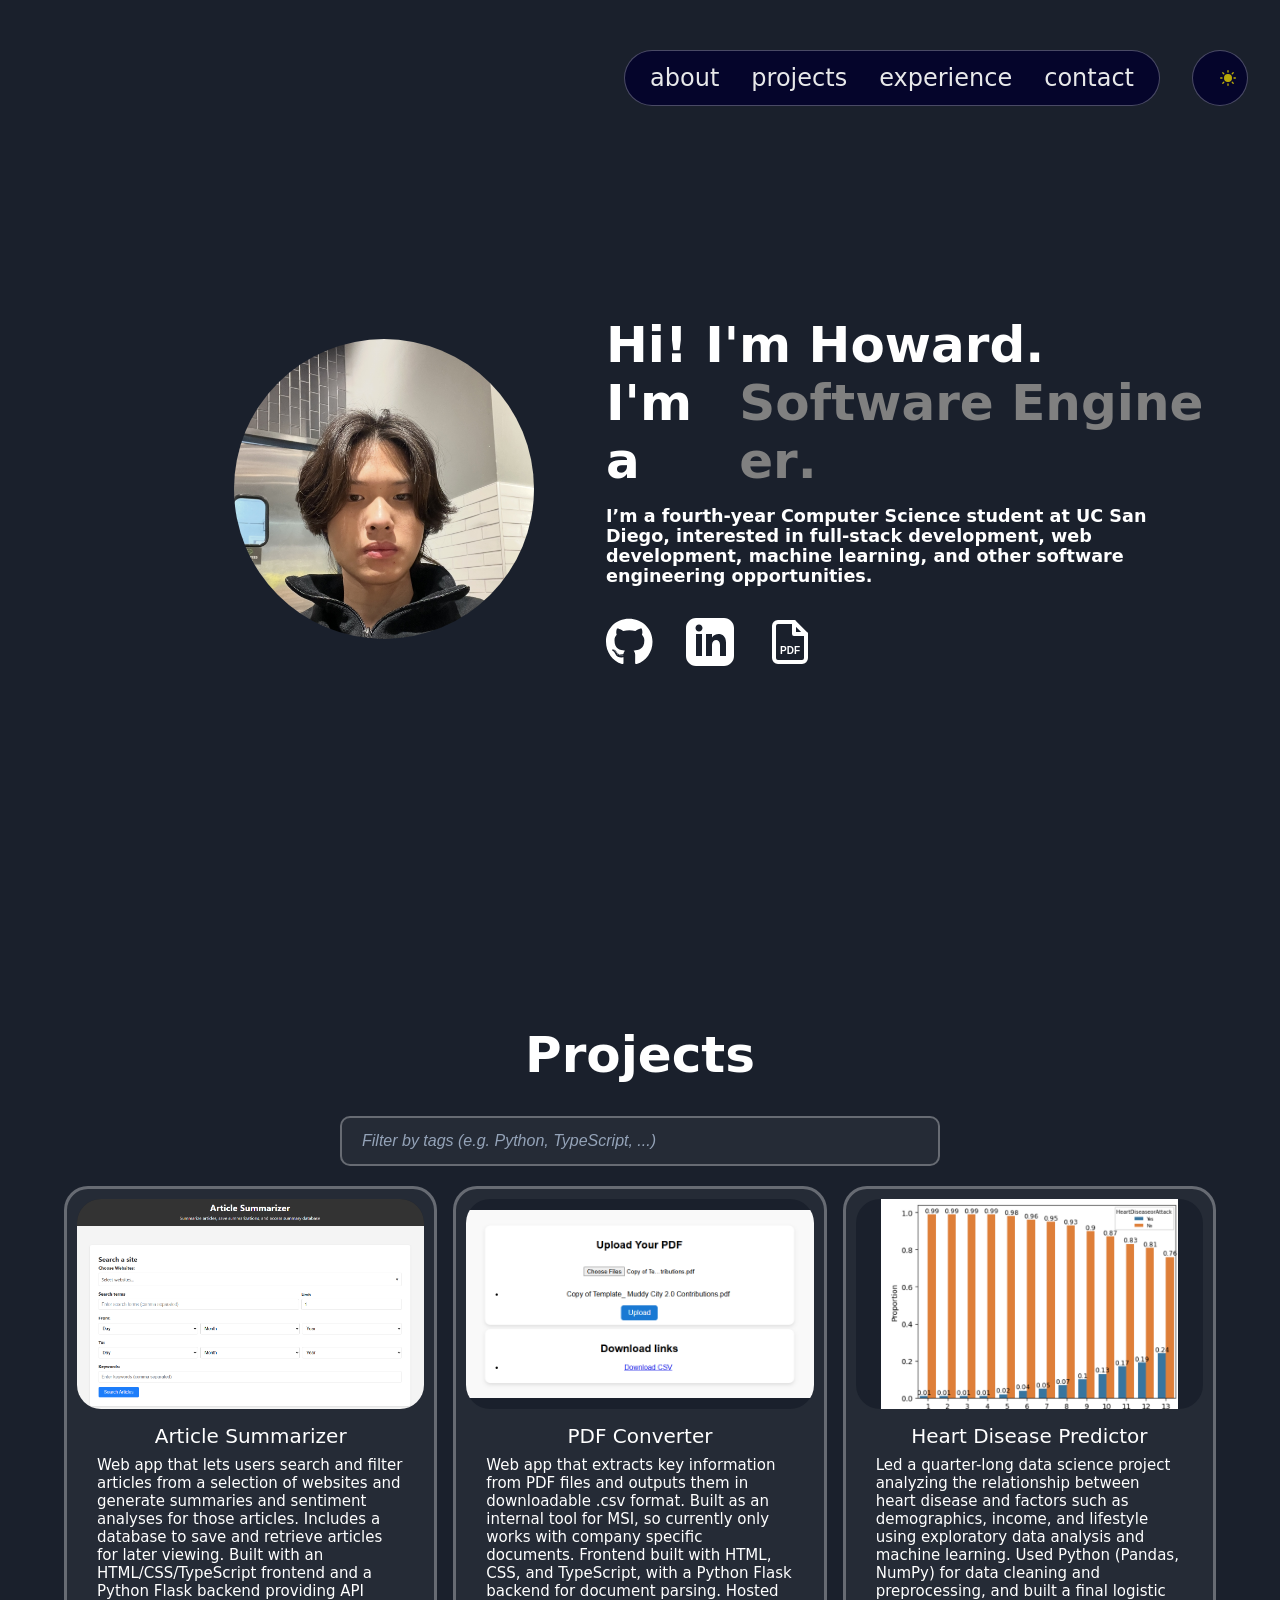
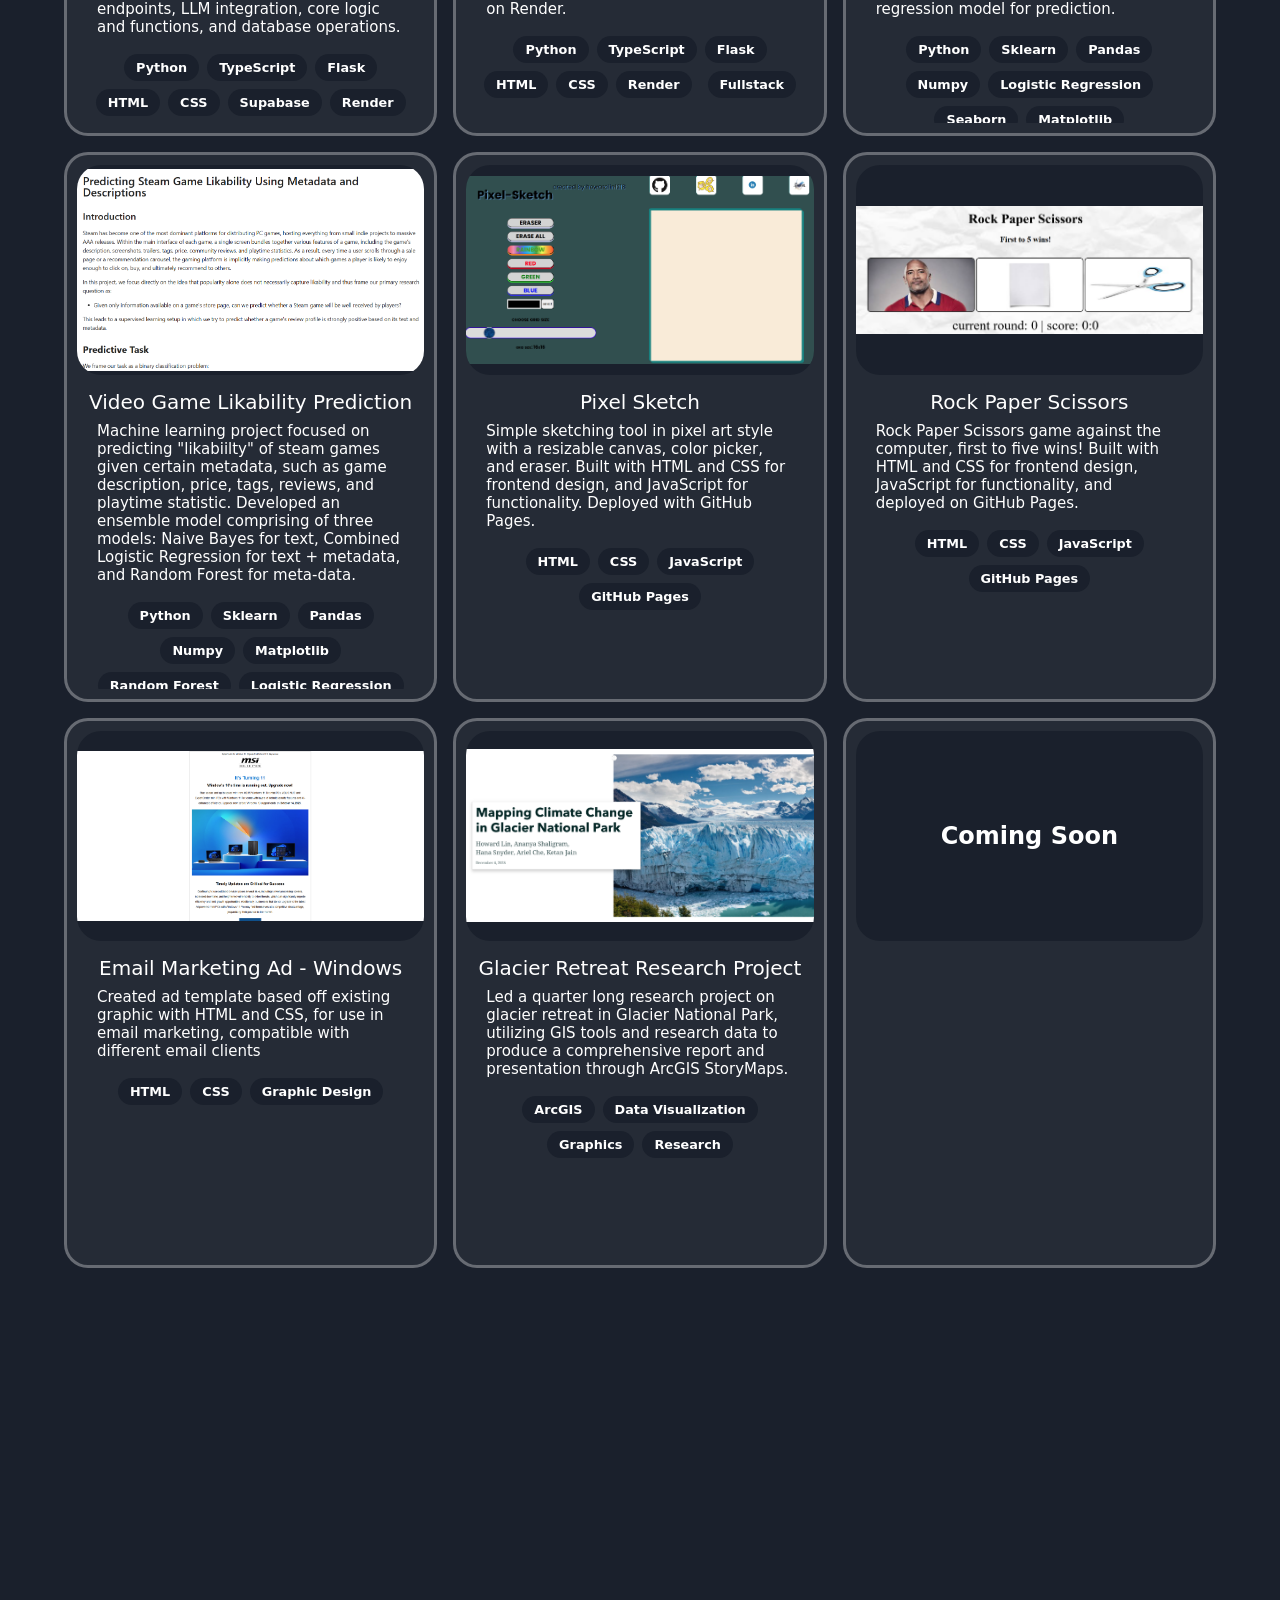
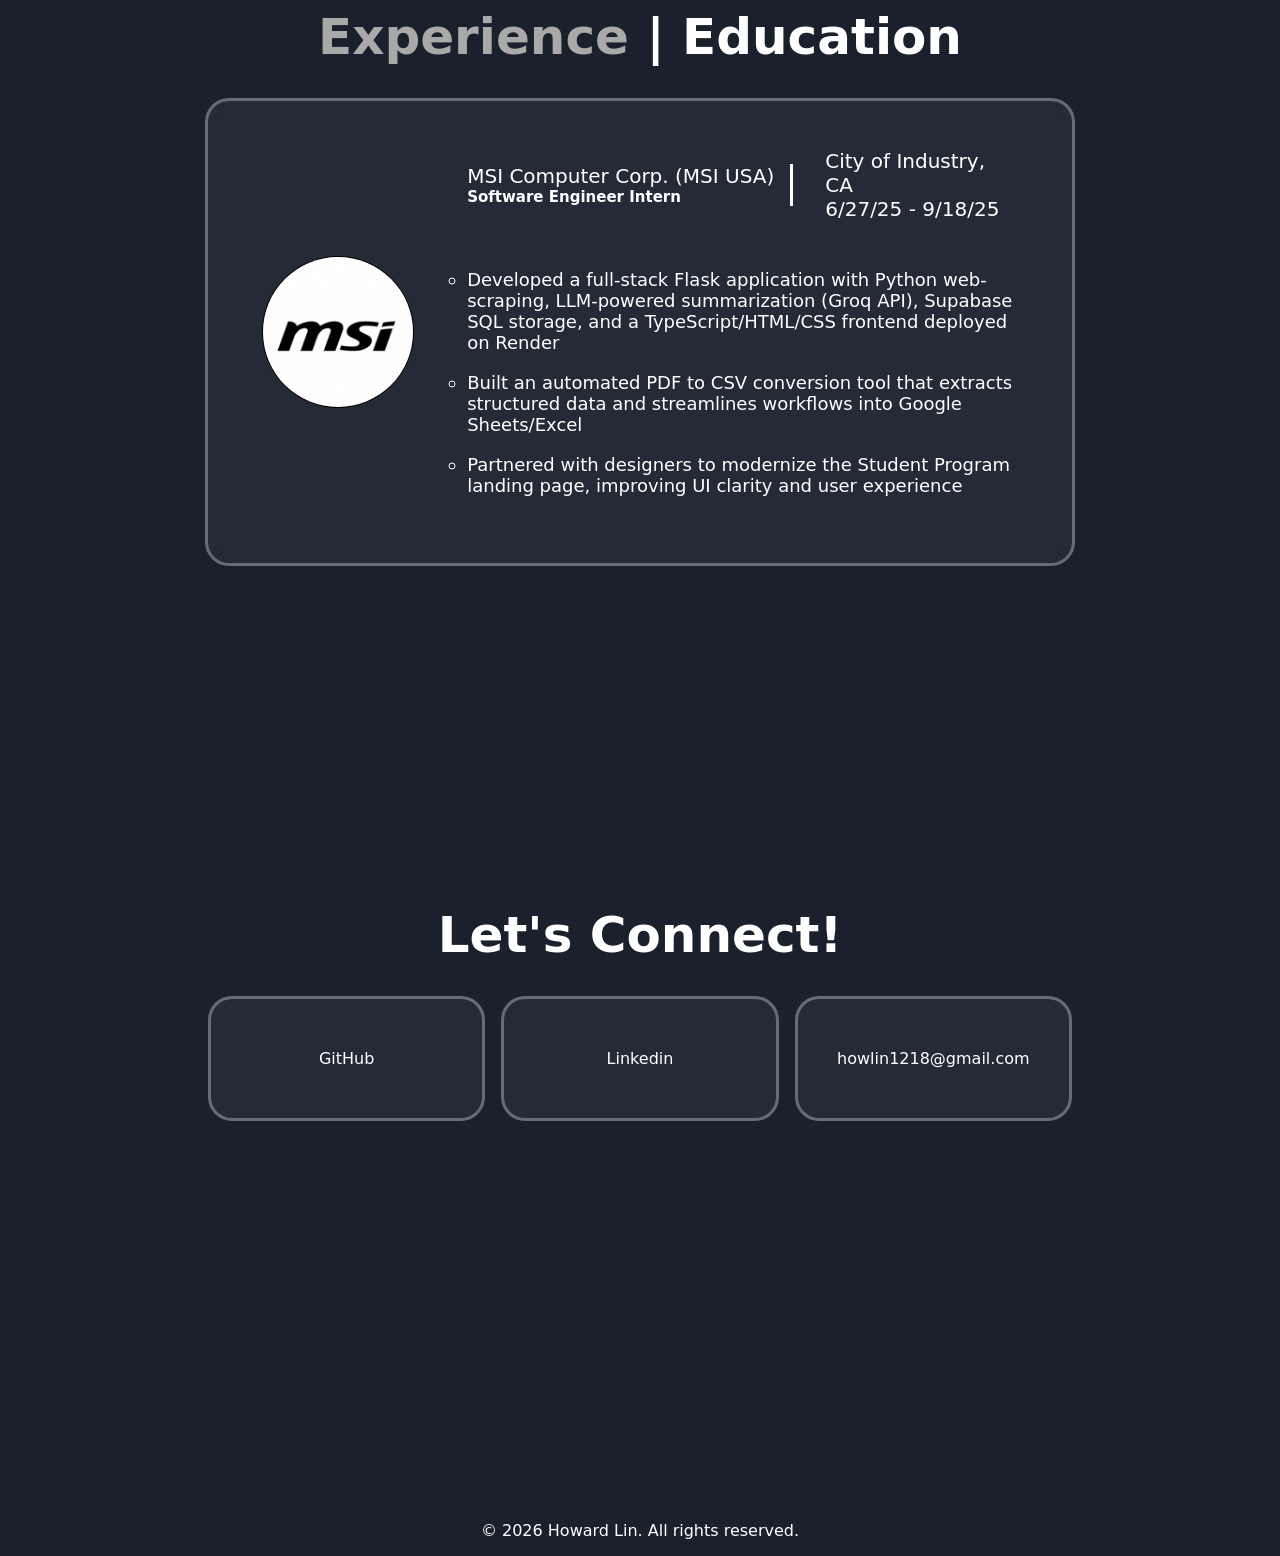
==== commit 33fcbc05: "updated resume" ====
--- a/index.html
+++ b/index.html
@@ -98,7 +98,7 @@
                                 </svg>
                             </a>
 
-                            <a class="card-btn intro-card-btn linkedin-btn" href="https://www.linkedin.com/in/howard-lin-b0a897255" target="_blank" title="View LinkedIn">
+                            <a class="card-btn intro-card-btn linkedin-btn" href="https://www.linkedin.com/in/howardlin1218" target="_blank" title="View LinkedIn">
                                 <svg xmlns="http://www.w3.org/2000/svg" width="24" height="24" viewBox="0 0 24 24" fill="currentColor">
                                     <path d="M19 0h-14c-2.761 0-5 2.239-5 5v14c0 2.761 2.239 5 5 5h14c2.762 0 5-2.239 5-5v-14c0-2.761-2.238-5-5-5zm-11 19h-3v-11h3v11zm-1.5-12.268c-.966 0-1.75-.79-1.75-1.764s.784-1.764 1.75-1.764 1.75.79 1.75 1.764-.783 1.764-1.75 1.764zm13.5 12.268h-3v-5.604c0-3.368-4-3.113-4 0v5.604h-3v-11h3v1.765c1.396-2.586 7-2.777 7 2.476v6.759z"/>
                                 </svg>
@@ -133,7 +133,7 @@
                                 </svg>
                             </a>
 
-                            <a class="card-btn intro-card-btn linkedin-btn" href="https://www.linkedin.com/in/howard-lin-b0a897255" class="social-icon" target="_blank" title="View LinkedIn">
+                            <a class="card-btn intro-card-btn linkedin-btn" href="https://www.linkedin.com/in/howardlin1218" class="social-icon" target="_blank" title="View LinkedIn">
                                 <svg xmlns="http://www.w3.org/2000/svg" width="24" height="24" viewBox="0 0 24 24" fill="currentColor">
                                     <path d="M19 0h-14c-2.761 0-5 2.239-5 5v14c0 2.761 2.239 5 5 5h14c2.762 0 5-2.239 5-5v-14c0-2.761-2.238-5-5-5zm-11 19h-3v-11h3v11zm-1.5-12.268c-.966 0-1.75-.79-1.75-1.764s.784-1.764 1.75-1.764 1.75.79 1.75 1.764-.783 1.764-1.75 1.764zm13.5 12.268h-3v-5.604c0-3.368-4-3.113-4 0v5.604h-3v-11h3v1.765c1.396-2.586 7-2.777 7 2.476v6.759z"/>
                                 </svg>
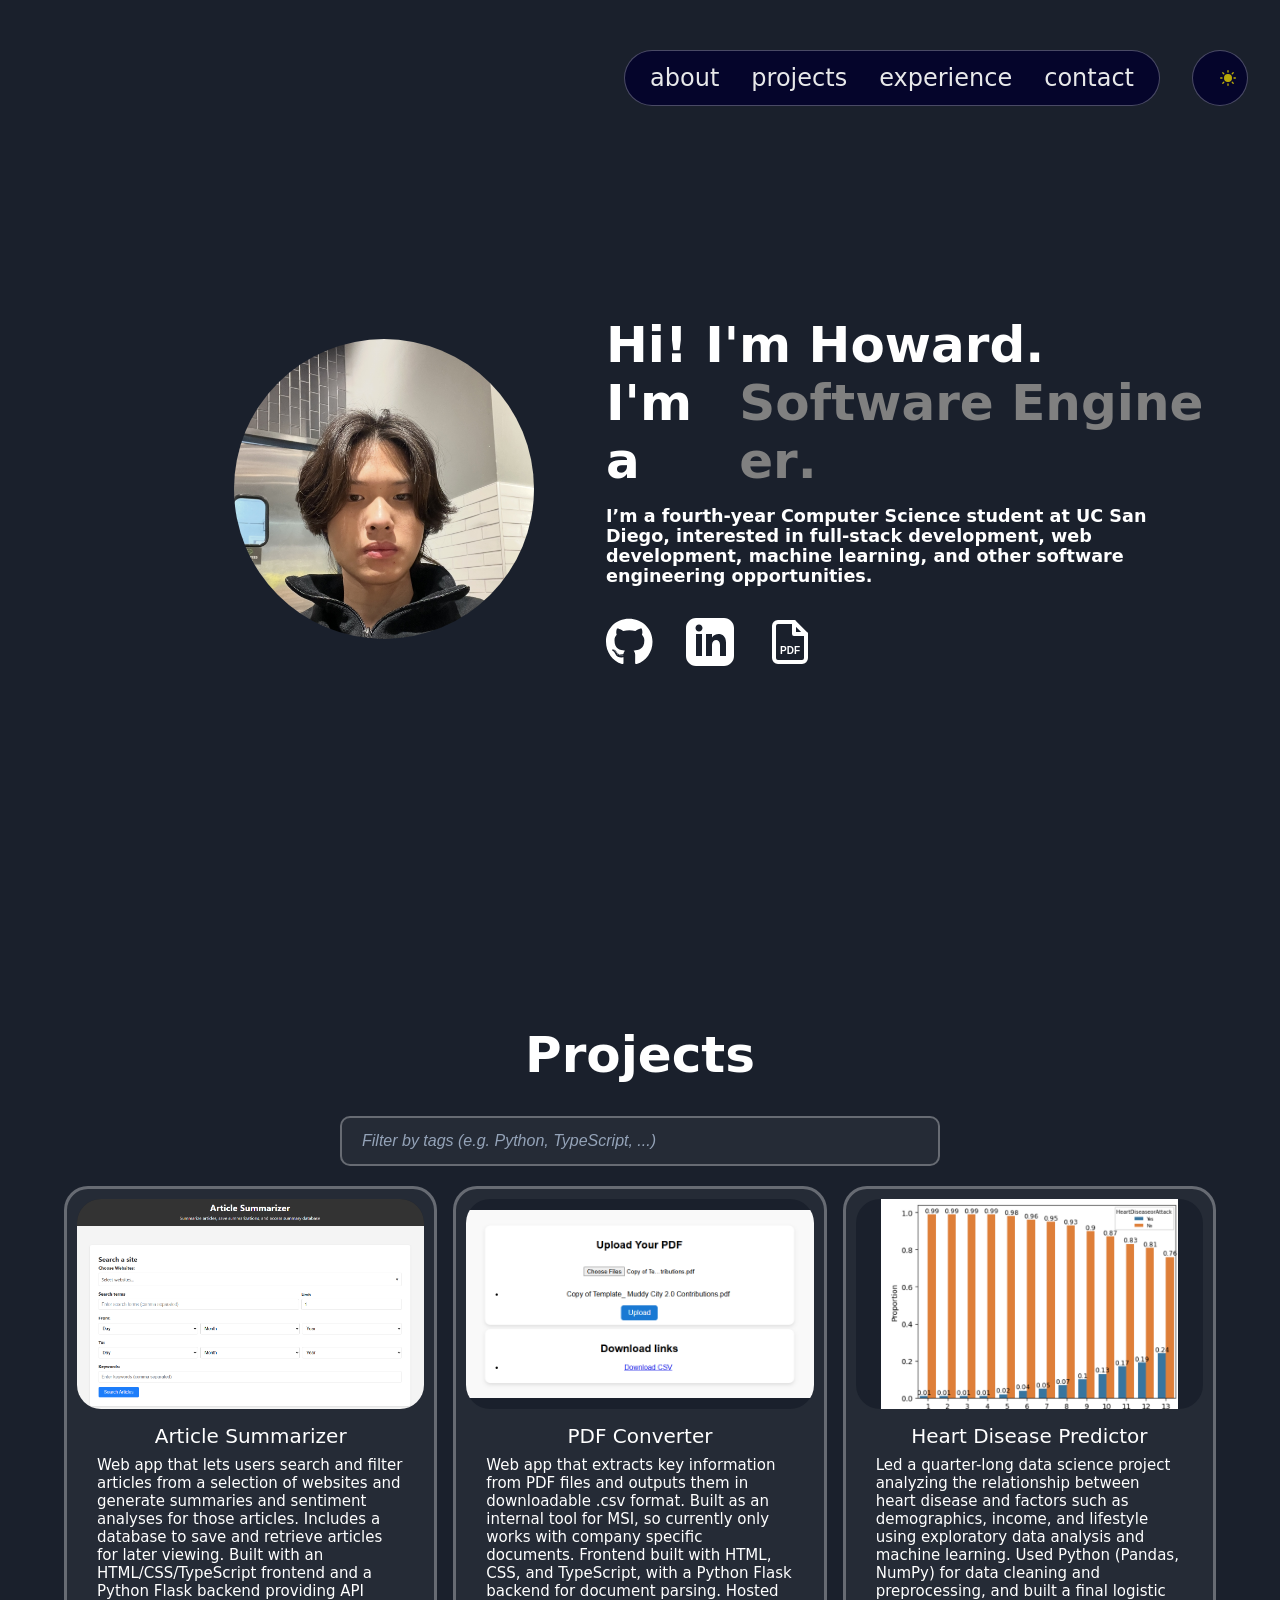
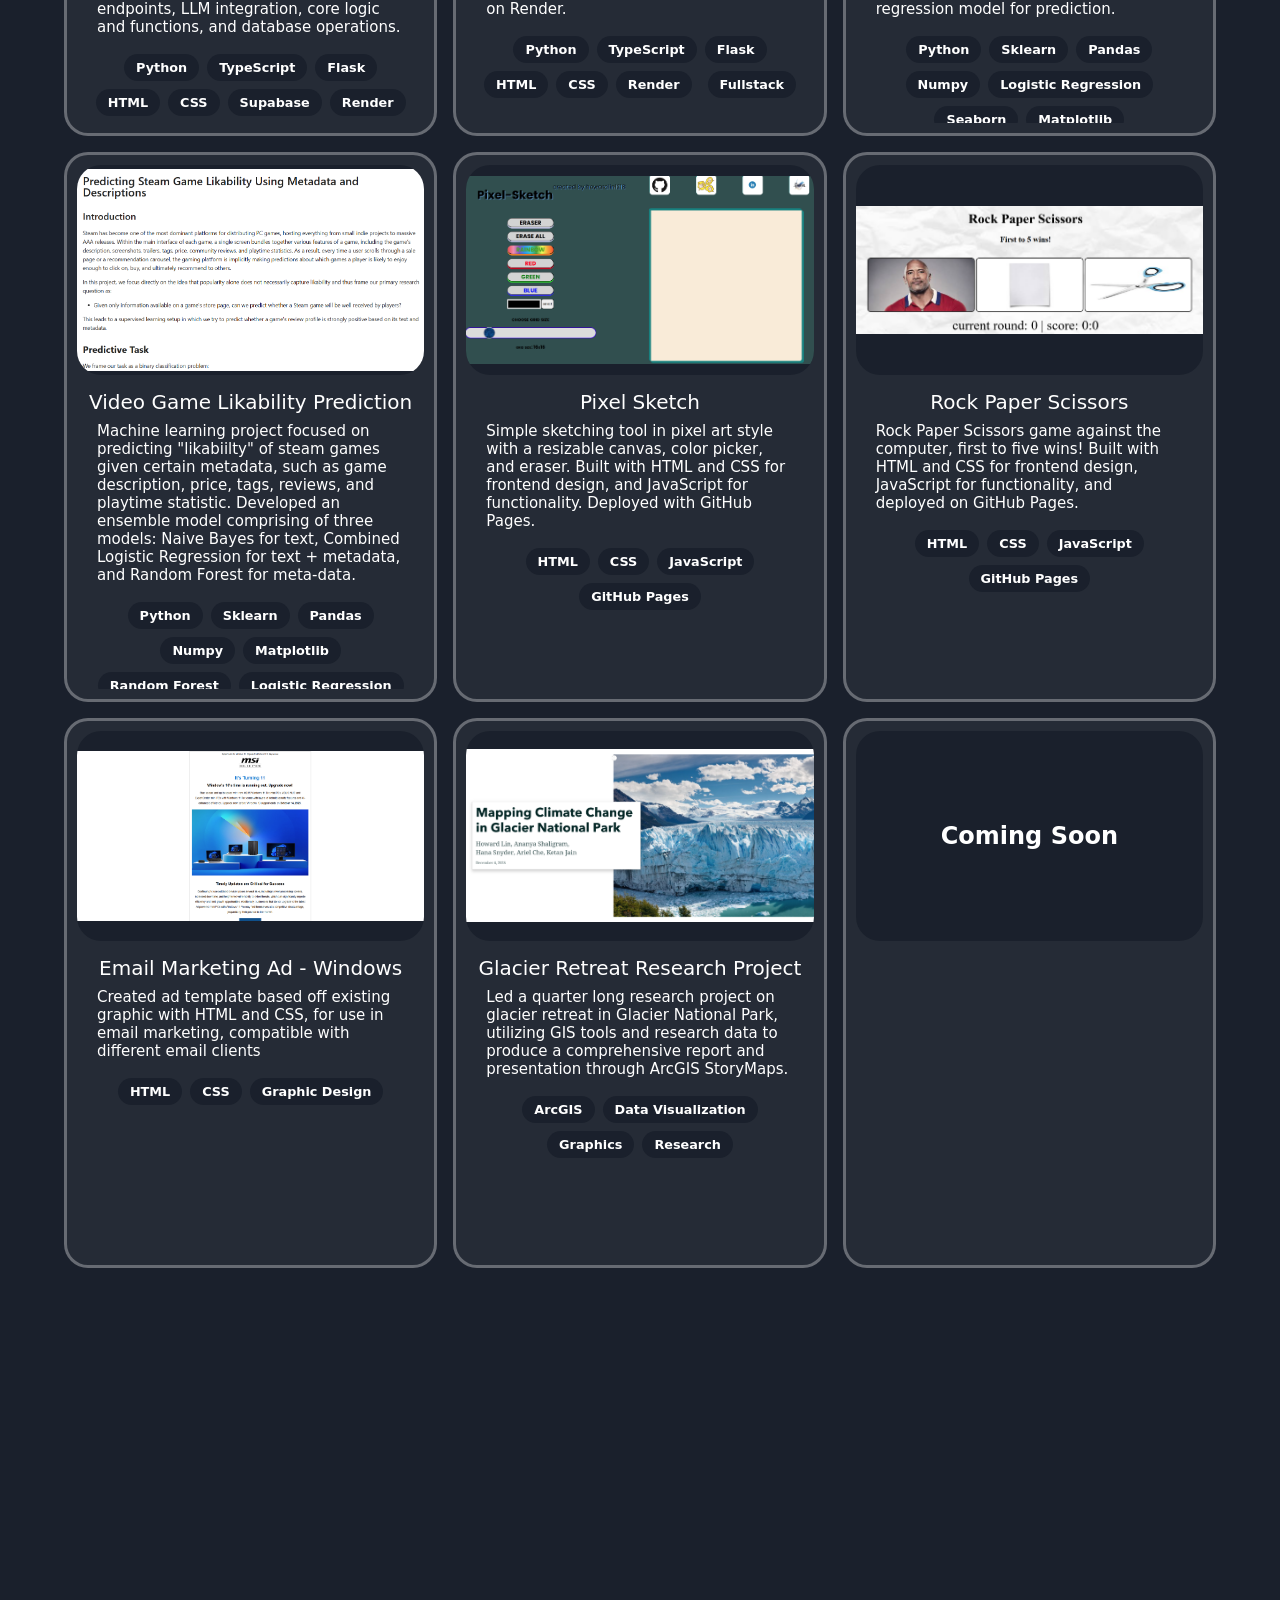
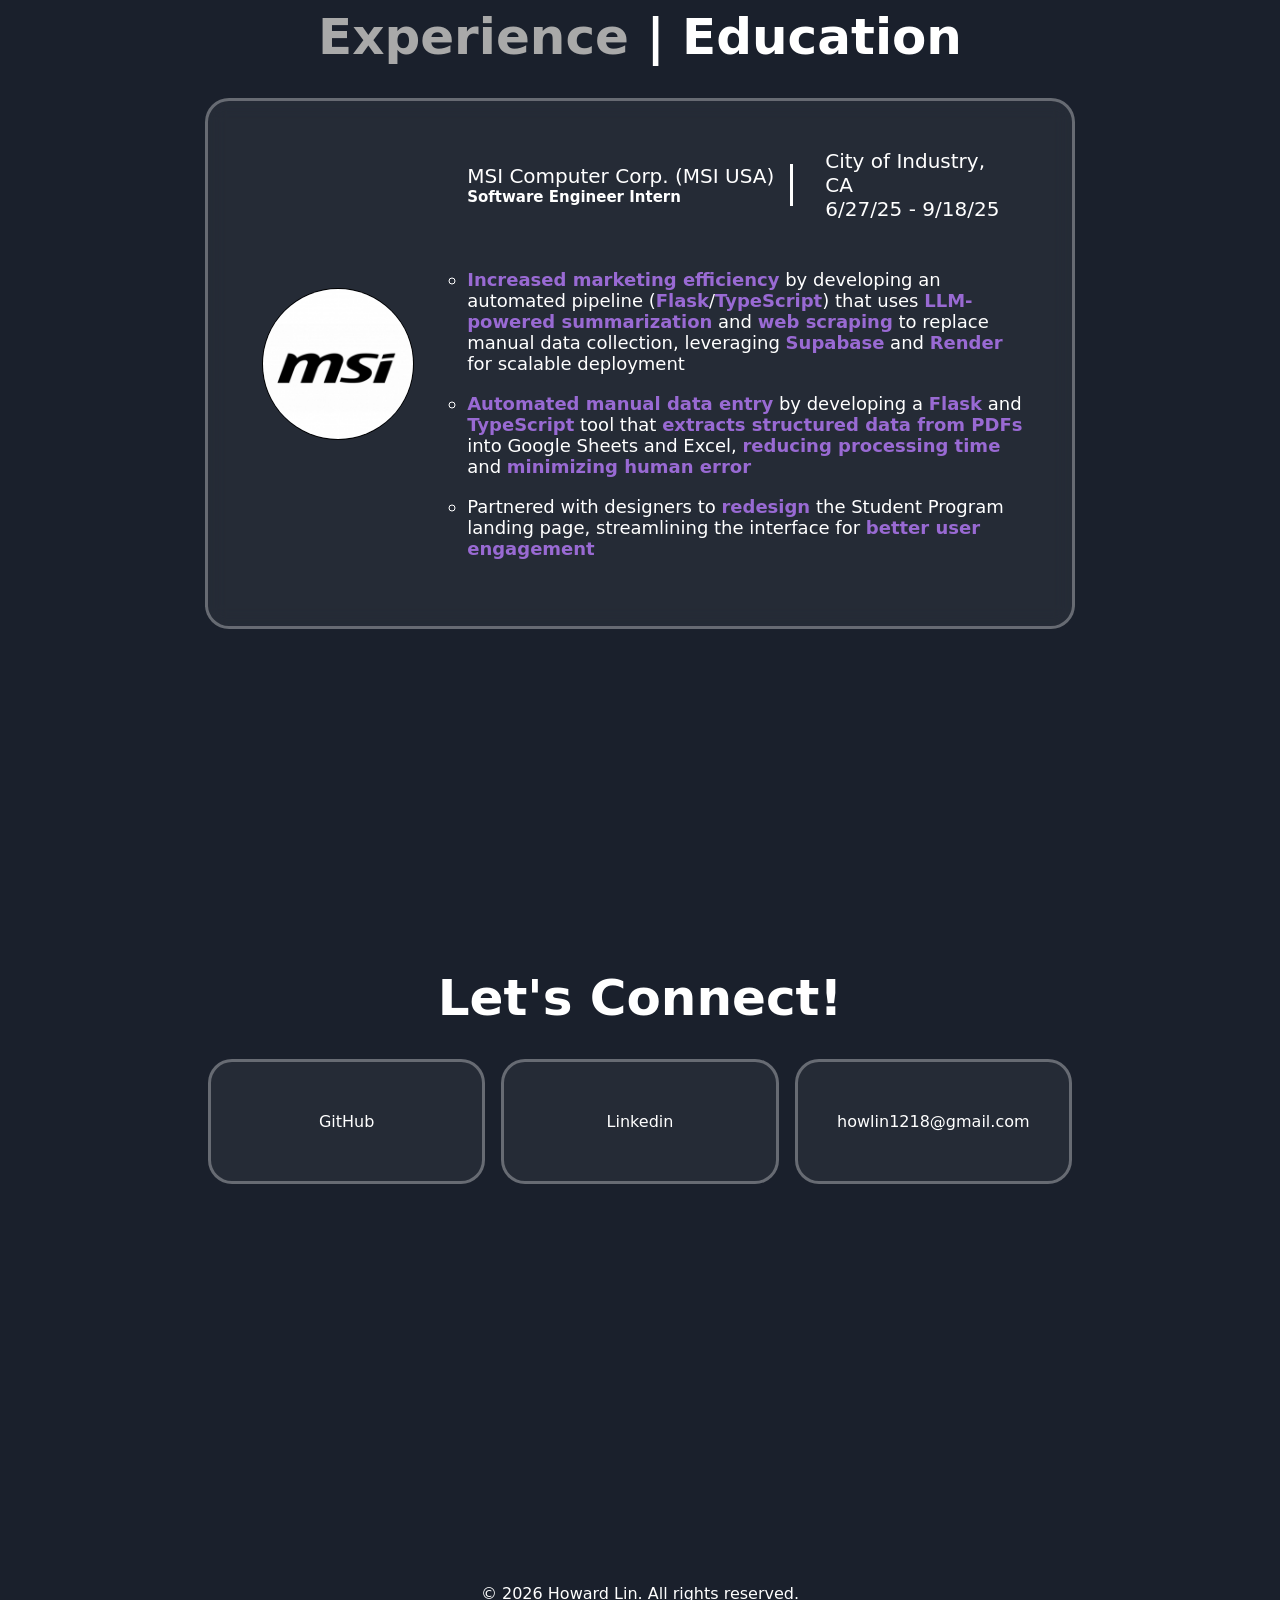
==== commit c14dab57: "style updates" ====
--- a/index.html
+++ b/index.html
@@ -98,7 +98,7 @@
                                 </svg>
                             </a>
 
-                            <a class="card-btn intro-card-btn linkedin-btn" href="https://www.linkedin.com/in/howardlin1218" target="_blank" title="View LinkedIn">
+                            <a class="card-btn intro-card-btn linkedin-btn" href="https://www.linkedin.com/in/howard-lin-b0a897255" target="_blank" title="View LinkedIn">
                                 <svg xmlns="http://www.w3.org/2000/svg" width="24" height="24" viewBox="0 0 24 24" fill="currentColor">
                                     <path d="M19 0h-14c-2.761 0-5 2.239-5 5v14c0 2.761 2.239 5 5 5h14c2.762 0 5-2.239 5-5v-14c0-2.761-2.238-5-5-5zm-11 19h-3v-11h3v11zm-1.5-12.268c-.966 0-1.75-.79-1.75-1.764s.784-1.764 1.75-1.764 1.75.79 1.75 1.764-.783 1.764-1.75 1.764zm13.5 12.268h-3v-5.604c0-3.368-4-3.113-4 0v5.604h-3v-11h3v1.765c1.396-2.586 7-2.777 7 2.476v6.759z"/>
                                 </svg>
@@ -133,7 +133,7 @@
                                 </svg>
                             </a>
 
-                            <a class="card-btn intro-card-btn linkedin-btn" href="https://www.linkedin.com/in/howardlin1218" class="social-icon" target="_blank" title="View LinkedIn">
+                            <a class="card-btn intro-card-btn linkedin-btn" href="https://www.linkedin.com/in/howard-lin-b0a897255" class="social-icon" target="_blank" title="View LinkedIn">
                                 <svg xmlns="http://www.w3.org/2000/svg" width="24" height="24" viewBox="0 0 24 24" fill="currentColor">
                                     <path d="M19 0h-14c-2.761 0-5 2.239-5 5v14c0 2.761 2.239 5 5 5h14c2.762 0 5-2.239 5-5v-14c0-2.761-2.238-5-5-5zm-11 19h-3v-11h3v11zm-1.5-12.268c-.966 0-1.75-.79-1.75-1.764s.784-1.764 1.75-1.764 1.75.79 1.75 1.764-.783 1.764-1.75 1.764zm13.5 12.268h-3v-5.604c0-3.368-4-3.113-4 0v5.604h-3v-11h3v1.765c1.396-2.586 7-2.777 7 2.476v6.759z"/>
                                 </svg>
@@ -860,19 +860,19 @@
                     <div class="job-desc-inner"> 
                         <ul>
                             <li>
-                                Developed a full-stack Flask application with Python web-scraping, LLM-powered summarization (Groq API), Supabase SQL storage, and a TypeScript/HTML/CSS frontend deployed on Render
+                                <b>Increased marketing efficiency</b> by developing an automated pipeline (<b>Flask</b>/<b>TypeScript</b>) that uses <b>LLM-powered summarization</b> and <b>web scraping</b> to replace manual data collection, leveraging <b>Supabase</b> and <b>Render</b> for scalable deployment
                             </li>
 
                             <br> 
 
                             <li>
-                                Built an automated PDF to CSV conversion tool that extracts structured data and streamlines workflows into Google Sheets/Excel
+                                <b>Automated manual data entry</b> by developing a <b>Flask</b> and <b>TypeScript</b> tool that <b>extracts structured data from PDFs</b> into Google Sheets and Excel, <b>reducing processing time</b> and <b>minimizing human error</b>
                             </li>
 
                             <br>
 
                             <li>
-                                Partnered with designers to modernize the Student Program landing page, improving UI clarity and user experience 
+                                Partnered with designers to <b>redesign</b> the Student Program landing page, streamlining the interface for <b>better user engagement</b>
                             </li>
                             <br>
 
--- a/styles.css
+++ b/styles.css
@@ -16,6 +16,15 @@
     padding: 0;
     margin: 0;
     background-color: var(--mainColor);
+}
+
+b {
+    background-color: inherit;
+    color: #d4922e;
+}
+
+body.dark b {
+    color: #996ad3;
 }
 
 a {
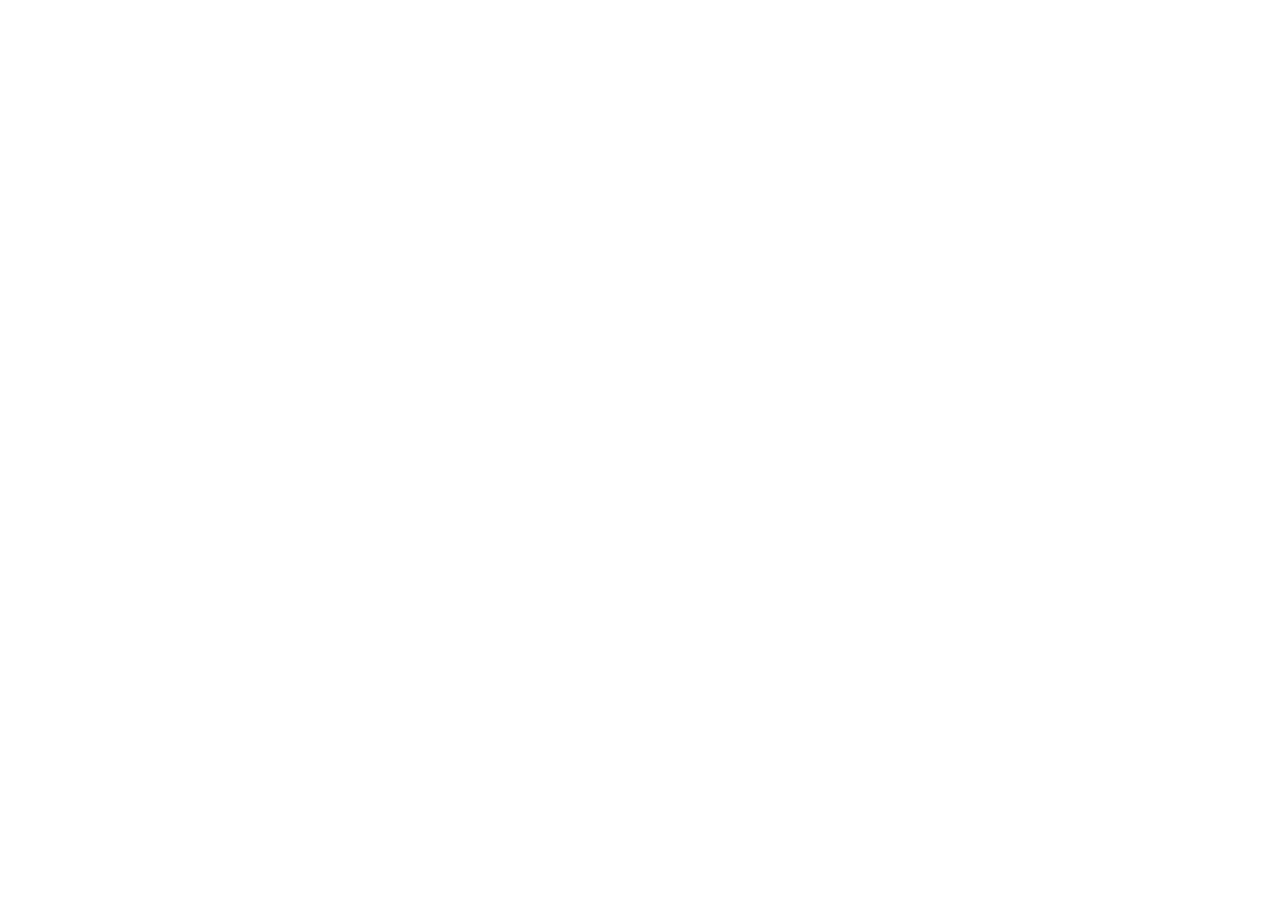
==== commit 70a8106d: "updated redirect" ====
--- a/index.html
+++ b/index.html
@@ -1,6 +1,7 @@
 <!DOCTYPE html>
 <html lang="en">
 <head>
+    <meta http-equiv="refresh" content="0; url=https://me.howard1218.site/">
     <meta charset="UTF-8">
     <meta name="viewport" content="width=device-width, initial-scale=1.0">
     <title>Howard Lin</title>
